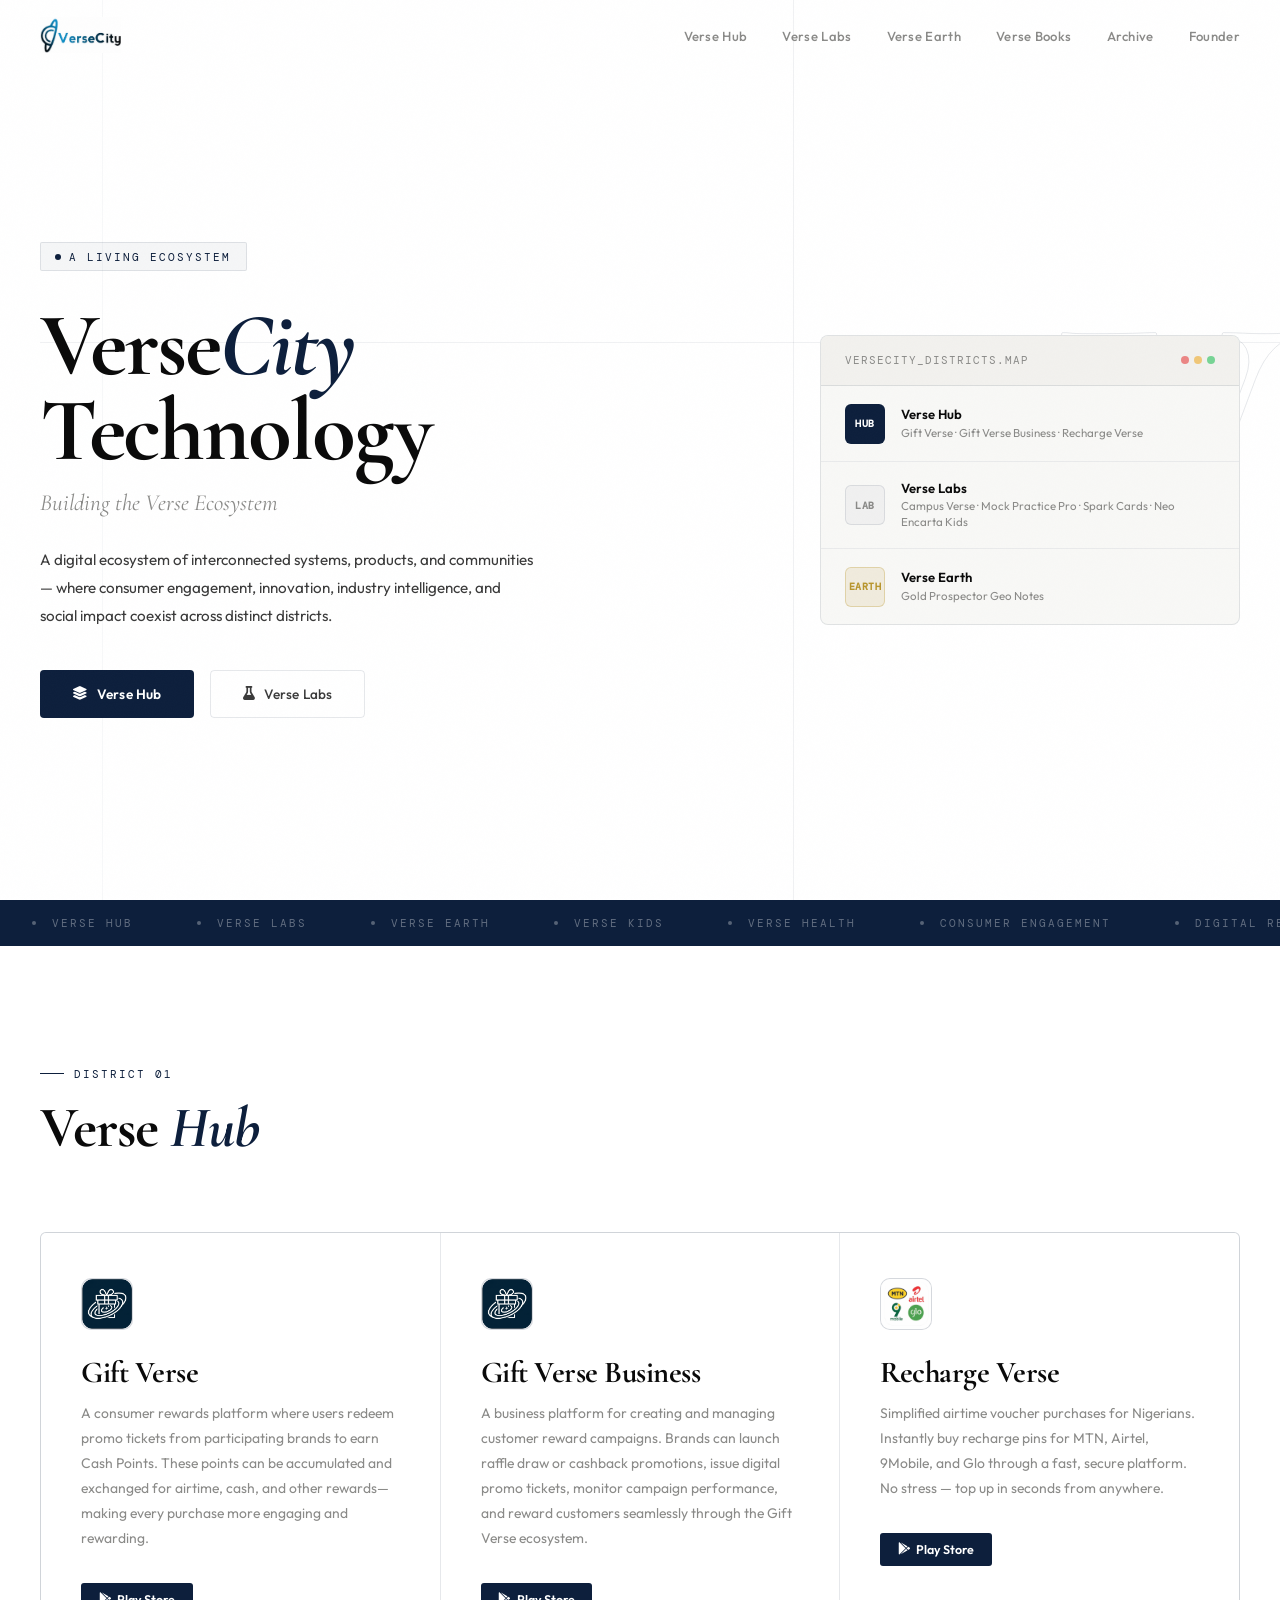
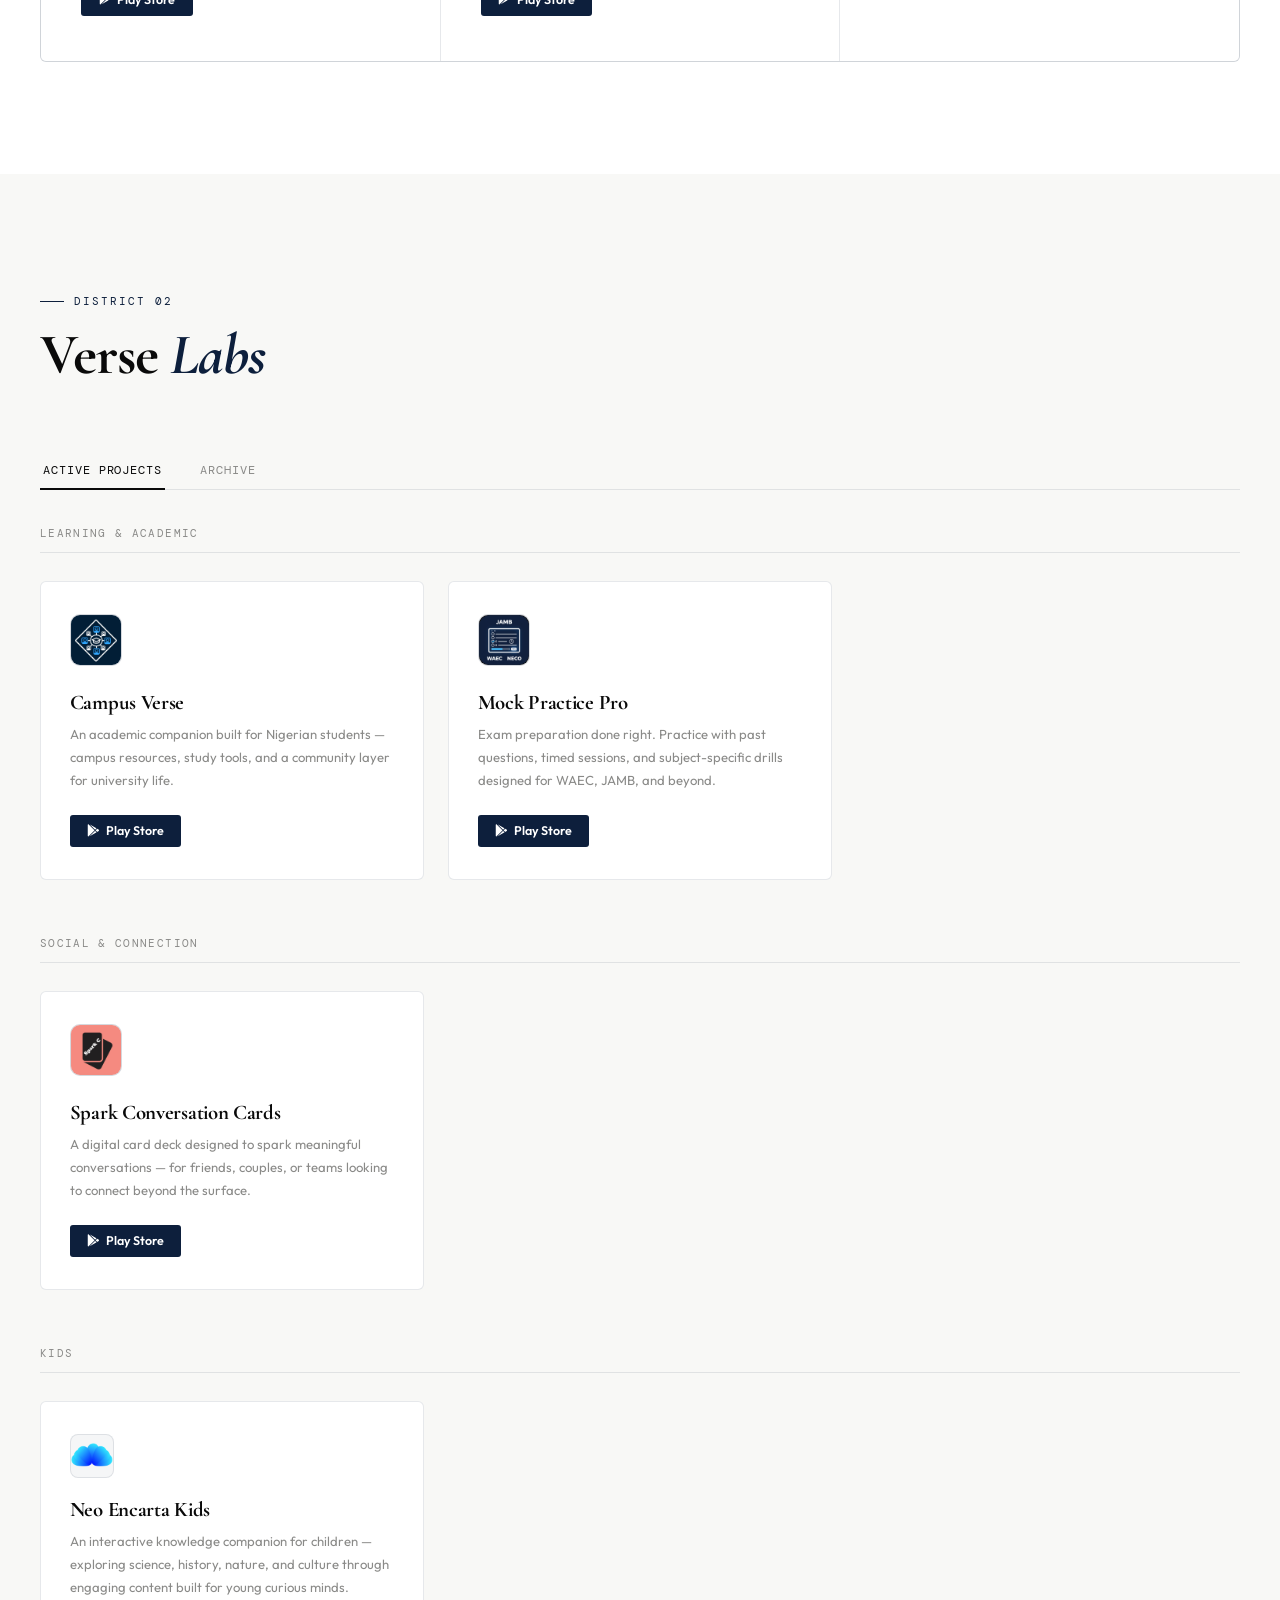
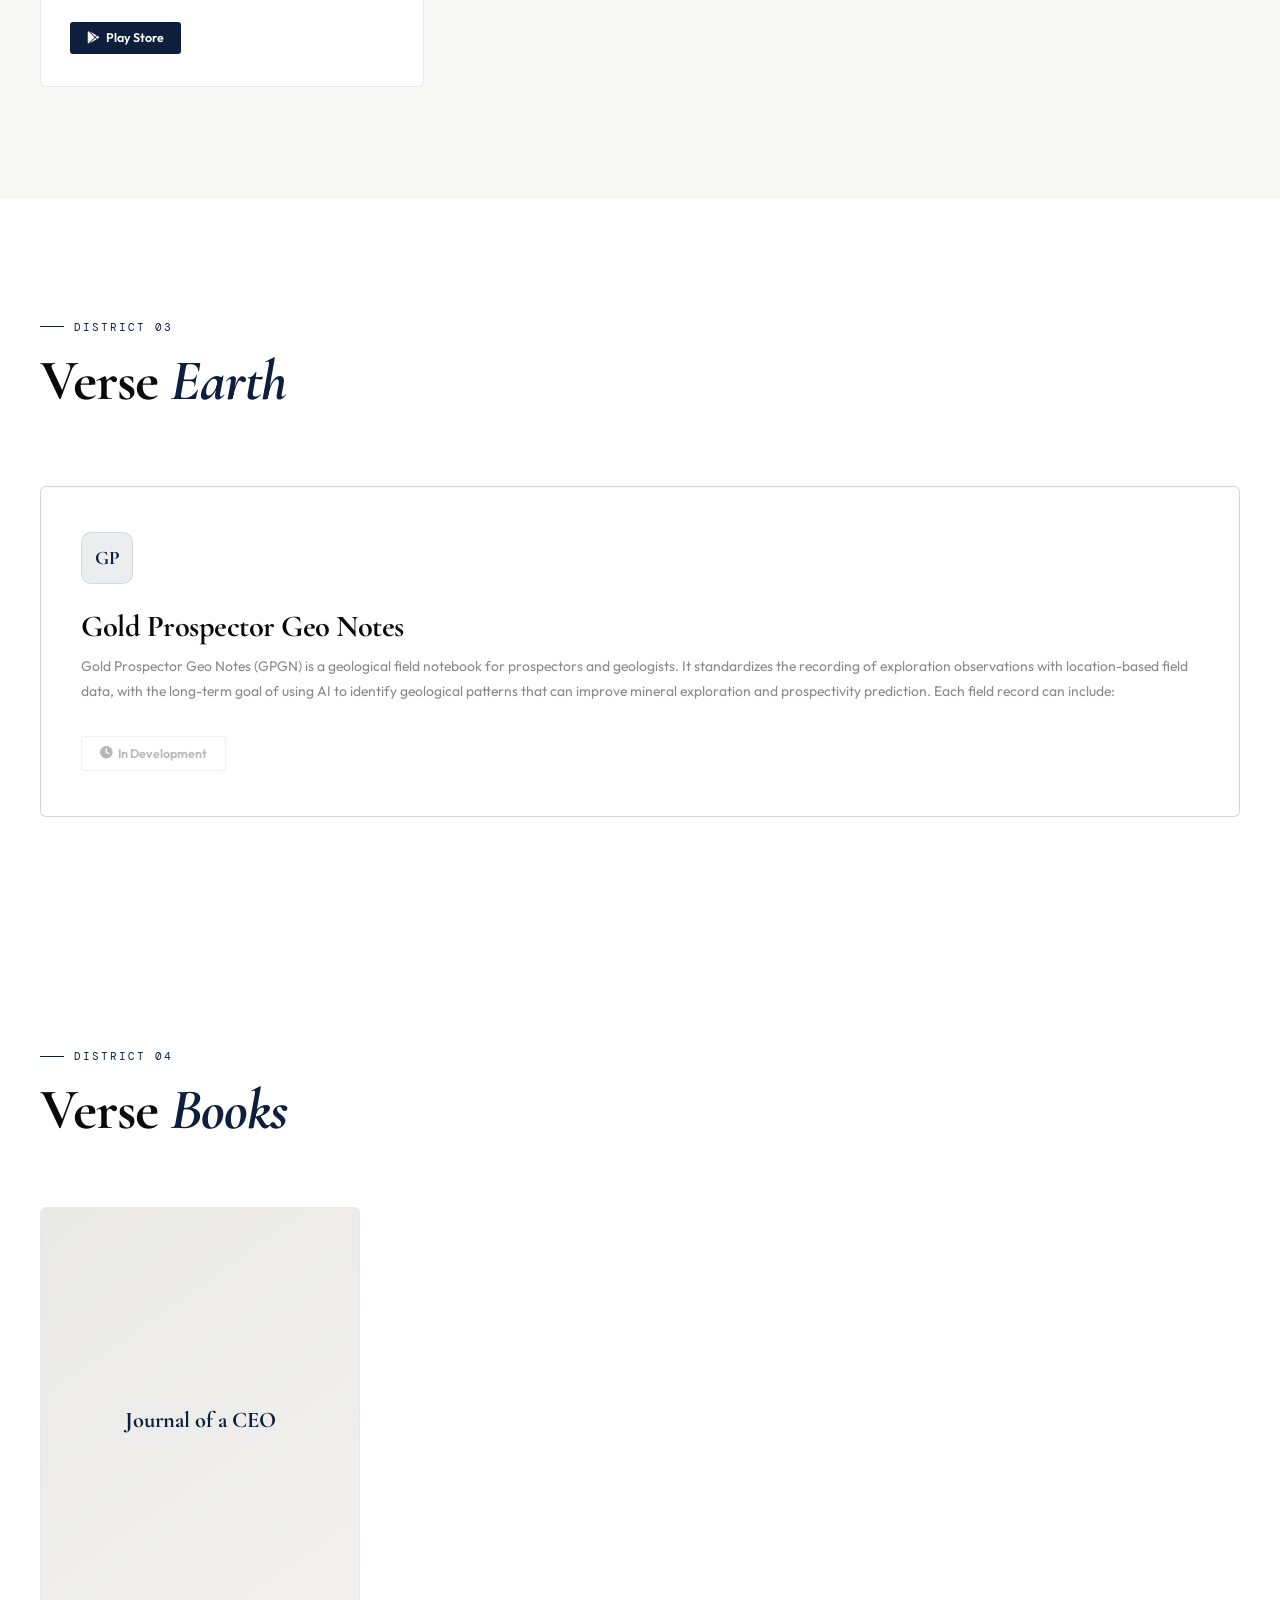
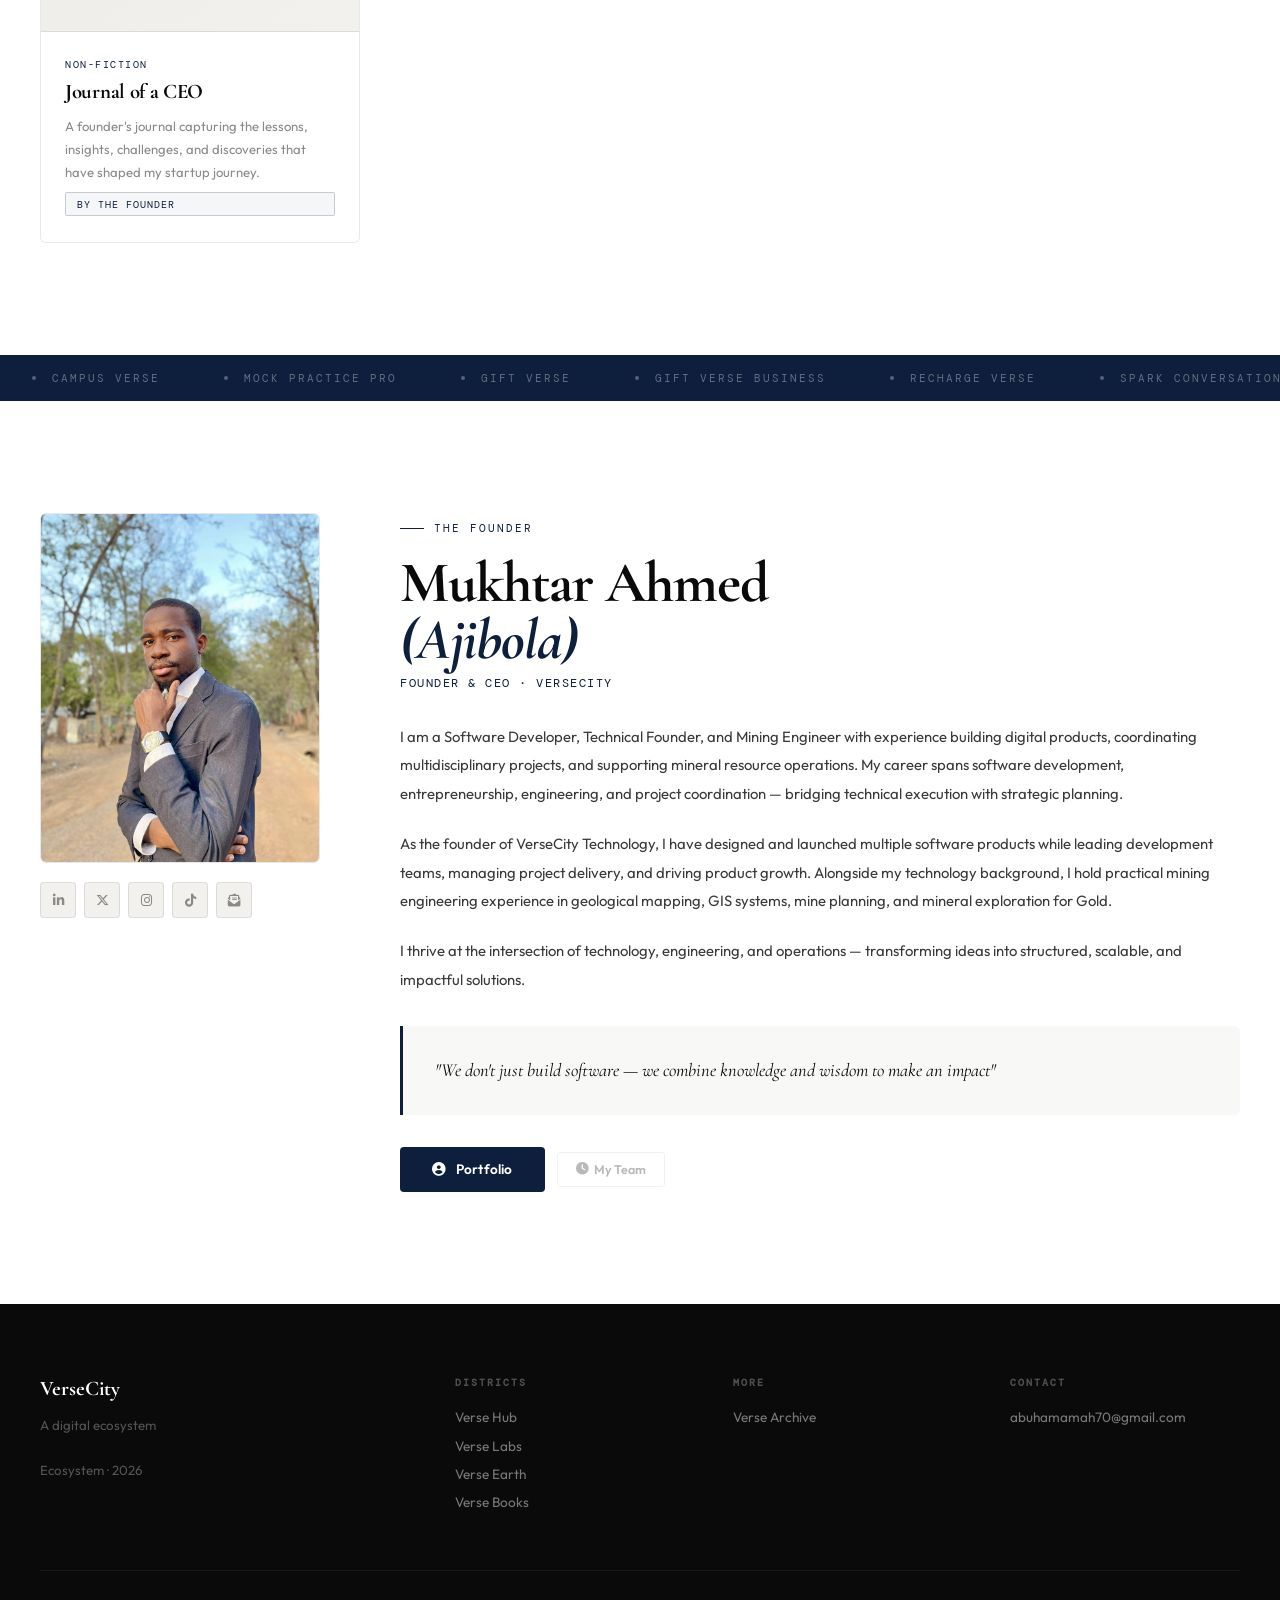
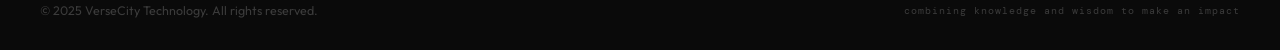
==== index.html @ f34fc06a "adding vault" ====
<!DOCTYPE html>
<html lang="en">
<head>
    <meta charset="UTF-8">
    <meta name="viewport" content="width=device-width, initial-scale=1.0">
    <meta name="description" content="VerseCity Technology — A digital ecosystem of innovation. Verse Hub, Verse Labs, Verse Earth, Verse Books">
    <title>VerseCity Technology — A Digital Ecosystem of Innovation</title>
    <link rel="preconnect" href="https://fonts.googleapis.com">
    <link rel="preconnect" href="https://fonts.gstatic.com" crossorigin>
    <link href="https://fonts.googleapis.com/css2?family=Cormorant+Garamond:ital,wght@0,500;0,600;0,700;1,500;1,600;1,700&family=Outfit:wght@300;400;500;600&family=DM+Mono:wght@400;500&display=swap" rel="stylesheet">
    <link rel="stylesheet" href="https://cdnjs.cloudflare.com/ajax/libs/font-awesome/6.5.2/css/all.min.css">
    <link rel="stylesheet" href="styles.css">
    <style>
        .labs-sub-label {
            grid-column: 1 / -1;
            font-family: 'DM Mono', monospace;
            font-size: 0.7rem;
            letter-spacing: 0.12em;
            text-transform: uppercase;
            color: var(--muted, #888);
            padding: 0.5rem 0 0.75rem;
            border-bottom: 1px solid var(--border, #e8e8e8);
            margin-bottom: 0.25rem;
        }
        .labs-sub-label:not(:first-child) { margin-top: 1.5rem; }

        /* GoldCity venture button */
        .goldcity-venture {
            display: inline-flex; align-items: center; gap: 0.55rem;
            padding: 0.6rem 1.3rem;
            border: 1.5px solid rgba(184,150,46,0.35);
            background: rgba(184,150,46,0.06);
            color: #8A6E1A;
            border-radius: 4px;
            font-size: 0.8rem; font-weight: 600;
            text-decoration: none; letter-spacing: 0.3px;
            transition: border-color 0.25s, background 0.25s, color 0.25s;
            font-family: var(--font-body);
        }
        .goldcity-venture:hover {
            border-color: rgba(184,150,46,0.7);
            background: rgba(184,150,46,0.12);
            color: #6B5214;
        }
        .goldcity-venture .gc-dot {
            width: 7px; height: 7px; border-radius: 50%;
            background: #B8962E; opacity: 0.8; flex-shrink: 0;
        }
        .goldcity-venture .gc-label-mono {
            font-family: var(--font-mono);
            font-size: 0.62rem; letter-spacing: 1.5px;
            text-transform: uppercase; opacity: 0.6;
            margin-left: 0.2rem;
        }

        /* ── Verse Labs tabs ── */
        .labs-tabs {
            display: flex;
            gap: 0.5rem;
            margin-bottom: 1.75rem;
            border-bottom: 1px solid var(--border, #e8e8e8);
        }
        .labs-tab-btn {
            font-family: 'DM Mono', monospace;
            font-size: 0.72rem;
            letter-spacing: 0.08em;
            text-transform: uppercase;
            background: none;
            border: none;
            padding: 0.7rem 0.2rem;
            margin-right: 1.5rem;
            color: var(--muted, #888);
            cursor: pointer;
            position: relative;
            transition: color 0.25s;
        }
        .labs-tab-btn::after {
            content: "";
            position: absolute;
            left: 0; right: 0; bottom: -1px;
            height: 2px;
            background: transparent;
            transition: background 0.25s;
        }
        .labs-tab-btn.active {
            color: var(--ink, #1a1a1a);
        }
        .labs-tab-btn.active::after {
            background: var(--ink, #1a1a1a);
        }
        .labs-tab-panel { display: none; }
        .labs-tab-panel.active { display: contents; }

        /* Archive rows reused inside Labs tab */
        .archive-list-inline {
            grid-column: 1 / -1;
            display: flex;
            flex-direction: column;
            gap: 0.9rem;
        }
    </style>
</head>
<body>

<!-- ── NAVIGATION ── -->
<header id="header">
    <nav>
        <a href="#home" class="logo-wrap">
            <img src="images/versecity_logo.png" alt="VerseCity Technology" class="logo-img"
                 onerror="this.style.display='none';this.nextElementSibling.style.display='flex'">
            <div class="logo-mark logo-mark-fallback" style="display:none;">V</div>
        </a>
        <ul class="nav-links">
            <li><a href="#hub">Verse Hub</a></li>
            <li><a href="#labs">Verse Labs</a></li>
            <li><a href="#earth">Verse Earth</a></li>
            <li><a href="#books">Verse Books</a></li>
            <li><a href="#labs" onclick="setTimeout(()=>showLabsTab('archive'),350)">Archive</a></li>
            <li><a href="#founder">Founder</a></li>
        </ul>
        <button class="hamburger" onclick="toggleMenu()" aria-label="Menu">&#9776;</button>
    </nav>
</header>

<div class="mobile-nav" id="mobileNav">
    <a href="#hub" onclick="closeMenu()">Verse Hub</a>
    <a href="#labs" onclick="closeMenu()">Verse Labs</a>
    <a href="#earth" onclick="closeMenu()">Verse Earth</a>
    <a href="#books" onclick="closeMenu()">Verse Books</a>
    <a href="#labs" onclick="closeMenu();setTimeout(()=>showLabsTab('archive'),350)">Archive</a>
    <a href="#founder" onclick="closeMenu()">Founder</a>
</div>

<!-- ── HERO ── -->
<section class="hero" id="home">
    <div class="hero-bg-line h t1"></div>
    <div class="hero-bg-line v v1"></div>
    <div class="hero-bg-line v v2"></div>
    <div class="hero-deco" aria-hidden="true">V</div>

    <div class="hero-inner">
        <div class="hero-left">
            <div class="hero-tag">A Living Ecosystem</div>
            <h1>Verse<em>City</em><br>Technology</h1>
            <p class="hero-sub">Building the Verse Ecosystem</p>
            <p class="hero-desc">
                A digital ecosystem of interconnected systems, products, and communities — where consumer engagement, innovation, industry intelligence, and social impact coexist across distinct districts.
            </p>
            <div class="hero-ctas">
                <a href="#hub" class="btn-navy"><i class="fas fa-layer-group"></i> Verse Hub</a>
                <a href="#labs" class="btn-ghost"><i class="fas fa-flask"></i> Verse Labs</a>
            </div>
        </div>

        <div class="hero-card">
            <div class="hero-card-header">
                <span class="hero-card-title">versecity_districts.map</span>
                <div class="hero-card-dots">
                    <div class="h-dot a"></div>
                    <div class="h-dot b"></div>
                    <div class="h-dot c"></div>
                </div>
            </div>
            <div class="district-row">
                <div class="d-badge navy">HUB</div>
                <div>
                    <div class="d-label">Verse Hub</div>
                    <div class="d-sub">Gift Verse · Gift Verse Business · Recharge Verse</div>
                </div>
            </div>
            <div class="district-row">
                <div class="d-badge slate">LAB</div>
                <div>
                    <div class="d-label">Verse Labs</div>
                    <div class="d-sub">Campus Verse · Mock Practice Pro · Spark Cards · Neo Encarta Kids</div>
                </div>
            </div>
            <div class="district-row">
                <div class="d-badge gold">EARTH</div>
                <div>
                    <div class="d-label">Verse Earth</div>
                    <div class="d-sub">Gold Prospector Geo Notes</div>
                </div>
            </div>
        </div>
    </div>
</section>

<!-- ── STRIP ── -->
<div class="strip">
    <div class="strip-track">
        <span class="strip-item"><span class="s-dot"></span>Verse Hub</span>
        <span class="strip-item"><span class="s-dot"></span>Verse Labs</span>
        <span class="strip-item"><span class="s-dot"></span>Verse Earth</span>
        <span class="strip-item"><span class="s-dot"></span>Verse Kids</span>
        <span class="strip-item"><span class="s-dot"></span>Verse Health</span>
        <span class="strip-item"><span class="s-dot"></span>Consumer Engagement</span>
        <span class="strip-item"><span class="s-dot"></span>Digital Rewards</span>
        <span class="strip-item"><span class="s-dot"></span>An Ecosystem</span>
        <span class="strip-item"><span class="s-dot"></span>Verse Hub</span>
        <span class="strip-item"><span class="s-dot"></span>Verse Labs</span>
        <span class="strip-item"><span class="s-dot"></span>Verse Earth</span>
        <span class="strip-item"><span class="s-dot"></span>Verse Kids</span>
        <span class="strip-item"><span class="s-dot"></span>Verse Health</span>
        <span class="strip-item"><span class="s-dot"></span>Consumer Engagement</span>
        <span class="strip-item"><span class="s-dot"></span>Digital Rewards</span>
        <span class="strip-item"><span class="s-dot"></span>An Ecosystem</span>
    </div>
</div>

<!-- ── VERSE HUB ── -->
<section class="section-wrap" id="hub">
    <div class="section-inner">
        <div class="district-header reveal">
            <div>
                <div class="section-eyebrow">District 01</div>
                <h2 class="section-h2">Verse <em>Hub</em></h2>
                <p class="section-lead"></p>
            </div>
        </div>
        <div class="hub-grid reveal">
           <div class="hub-card">
    <div class="hub-logo">
        <img src="images/gift_verse_logo.png" alt="Gift Verse"
             onerror="this.parentElement.innerHTML='GV'">
    </div>
    <h3>Gift Verse</h3>
    <p>A consumer rewards platform where users redeem promo tickets from participating brands to earn Cash Points. These points can be accumulated and exchanged for airtime, cash, and other rewards—making every purchase more engaging and rewarding.</p>
    <div class="hub-btns">
        <a href="https://play.google.com/store/apps/details?id=com.versecitytech.giftverse" target="_blank" class="h-btn fill">
            <i class="fab fa-google-play"></i> Play Store
        </a>
      
    </div>
</div>

<div class="hub-card">
    <div class="hub-logo">
        <img src="images/gift_verse_logo.png" alt="Gift Verse Business"
             onerror="this.parentElement.innerHTML='GVB'">
    </div>
    <h3>Gift Verse Business</h3>
    <p>A business platform for creating and managing customer reward campaigns. Brands can launch raffle draw or cashback promotions, issue digital promo tickets, monitor campaign performance, and reward customers seamlessly through the Gift Verse ecosystem.</p>
    <div class="hub-btns">
        <a href="https://play.google.com/store/apps/details?id=com.versecitytech.giftversebusiness" target="_blank" class="h-btn fill">
            <i class="fab fa-google-play"></i> Play Store
        </a>
    </div>
</div>

            <div class="hub-card">
                <div class="hub-logo">
                    <img src="images/recharge_ng.jpg" alt="Recharge Verse"
                         onerror="this.parentElement.innerHTML='RV'">
                </div>
                <h3>Recharge Verse</h3>
                <p>Simplified airtime voucher purchases for Nigerians. Instantly buy recharge pins for MTN, Airtel, 9Mobile, and Glo through a fast, secure platform. No stress — top up in seconds from anywhere.</p>
                <div class="hub-btns">
                    <a href="https://play.google.com/store/apps/details?id=com.versecitytech.mtnairtelrechargecards" target="_blank" class="h-btn fill">
                        <i class="fab fa-google-play"></i> Play Store
                    </a>
                   
                </div>
            </div>
       
        </div>
    </div>
</section>

<!-- ── VERSE LABS ── -->
<section class="section-wrap alt" id="labs">
    <div class="section-inner">
        <div class="district-header reveal">
            <div>
                <div class="section-eyebrow">District 02</div>
                <h2 class="section-h2">Verse <em>Labs</em></h2>
                <p class="section-lead"></p>
            </div>
        </div>

        <div class="labs-tabs reveal">
            <button class="labs-tab-btn active" id="labs-tab-active-btn" onclick="showLabsTab('active')">Active Projects</button>
            <button class="labs-tab-btn" id="labs-tab-archive-btn" onclick="showLabsTab('archive')">Archive</button>
        </div>

        <div class="labs-tab-panel active" id="labs-panel-active">
            <div class="app-grid reveal">
                <div class="labs-sub-label">Learning &amp; Academic</div>
                <div class="app-card">
                    <div class="hub-logo">
                    <img src="images/campus_logo .jpg" alt="Campus Verse"
                         onerror="this.parentElement.innerHTML='CV'">
                </div>
                    <h4>Campus Verse</h4>
                    <p>An academic companion built for Nigerian students — campus resources, study tools, and a community layer for university life.</p>
                    <div class="hub-btns">
                        <a href="https://play.google.com/store/apps/details?id=com.versecitytech.campusverse&hl=en" target="_blank" class="h-btn fill">
                            <i class="fab fa-google-play"></i> Play Store
                        </a>
                    </div>
                </div>
                <div class="app-card">
                    <div class="hub-logo">
                    <img src="images/mock_exams_logo.jpg" alt="Mock Practice Pro"
                         onerror="this.parentElement.innerHTML='ME'">
                </div>                    <h4>Mock Practice Pro</h4>
                    <p>Exam preparation done right. Practice with past questions, timed sessions, and subject-specific drills designed for WAEC, JAMB, and beyond.</p>
                    <div class="hub-btns">
                        <a href="https://play.google.com/store/apps/details?id=com.versecitytech.mockexamsverse&hl=en" target="_blank" class="h-btn fill">
                            <i class="fab fa-google-play"></i> Play Store
                        </a>
                    </div>
                </div>
                <div class="labs-sub-label">Social &amp; Connection</div>
                <div class="app-card">
                    <div class="hub-logo">
                    <img src="images/spark_conversation_card.jpg" alt="Spark Conversation"
                         onerror="this.parentElement.innerHTML='SC'">
                </div>
                    <h4>Spark Conversation Cards</h4>
                    <p>A digital card deck designed to spark meaningful conversations — for friends, couples, or teams looking to connect beyond the surface.</p>
                    <div class="hub-btns">
                        <a href="https://play.google.com/store/apps/details?id=com.versecitytech.conversationcard&hl=en" target="_blank" class="h-btn fill">
                            <i class="fab fa-google-play"></i> Play Store
                        </a>
                    </div>
                </div>
                <div class="labs-sub-label">Kids</div>
                <div class="app-card">
                    <div class="app-icon">
                        <img src="images/encarta_logo.png" alt="Neo Encarta Kids"
                             onerror="this.parentElement.innerHTML='NE'">
                    </div>
                    <h4>Neo Encarta Kids</h4>
                    <p>An interactive knowledge companion for children — exploring science, history, nature, and culture through engaging content built for young curious minds.</p>
                    <div class="hub-btns">
                        <a href="https://play.google.com/store/apps/details?id=com.versecitytech.encartakids&hl=en" target="_blank" class="h-btn fill">
                            <i class="fab fa-google-play"></i> Play Store
                        </a>
                    </div>
                </div>
            </div>
        </div>

        <div class="labs-tab-panel" id="labs-panel-archive">
            <div class="app-grid reveal">
                <div class="labs-sub-label">Discontinued Projects</div>
                <p style="grid-column:1/-1;font-size:0.85rem;line-height:1.8;color:var(--ink-mid);margin:-0.25rem 0 0.75rem;">
                    Every builder has shelves. These projects were real — they were built, tested, and learned from. They no longer run, but they remain part of the story.
                </p>
                <div class="archive-list-inline">
                    <div class="archive-row">
                        <div class="archive-info">
                            <h5>Escrow Platform</h5>
                            <p>A peer-to-peer escrow service for secure digital transactions. Discontinued due to regulatory complexity and scope.</p>
                        </div>
                        <span class="archive-badge">Discontinued</span>
                    </div>
                    <div class="archive-row">
                        <div class="archive-info">
                            <h5>Psychology Games</h5>
                            <p>Early prototype of interactive psychology-based mini-games exploring cognitive patterns and personality insights.</p>
                        </div>
                        <span class="archive-badge">Discontinued</span>
                    </div>
                </div>
                <a href="https://verse-city-tech.vercel.app/vault/index.html" target="_blank" class="district-link" style="grid-column:1/-1;margin-top:0.5rem;">
                    View all in Verse Vault <i class="fas fa-arrow-right" style="font-size:0.6rem;"></i>
                </a>
            </div>
        </div>
    </div>
</section>




<!-- ── VERSE EARTH ── -->
<section class="section-wrap" id="earth">
    <div class="section-inner">
        <div class="district-header reveal">
            <div>
                <div class="section-eyebrow">District 03</div>
                <h2 class="section-h2">Verse <em>Earth</em></h2>
                <p class="section-lead"></p>
            </div>
        </div>
        <div class="hub-grid reveal">
            <div class="hub-card" style="grid-column:1/-1;">
                <div class="hub-logo">
                    <img src="images/gold_prospector_geo_notes_logo.png" alt="Gold Prospector Geo Notes"
                         onerror="this.parentElement.innerHTML='GP'">
                </div>
                <h3>Gold Prospector Geo Notes</h3>
                <p>Gold Prospector Geo Notes (GPGN) is a geological field notebook for prospectors and geologists. It standardizes the recording of exploration observations with location-based field data, with the long-term goal of using AI to identify geological patterns that can improve mineral exploration and prospectivity prediction. Each field record can include:</p>
            
                <div class="hub-btns">
                    <span class="h-btn line" style="cursor:default;opacity:0.6;"><i class="fas fa-clock"></i> In Development</span>
                </div>
            </div>
        </div>
    </div>
</section>

<!-- ── VERSE BOOKS ── -->
<section class="section-wrap" id="books">
    <div class="section-inner">
        <div class="district-header reveal">
            <div>
                <div class="section-eyebrow">District 04</div>
                <h2 class="section-h2">Verse <em>Books</em></h2>
                <p class="section-lead"></p>
            </div>
        </div>
        <div class="books-grid reveal" style="grid-template-columns:1fr;max-width:320px;">
            <a href="https://journals-eta.vercel.app/" target="_blank" class="book-card" style="text-decoration:none;">
                <div class="book-cover">
                    <img src="images/journal_of_a_ceo.png" alt="Journal of a CEO"
                         onerror="this.parentElement.innerHTML='<div class=\'book-cover-fallback\'>Journal of a CEO</div>'">
                </div>
                <div class="book-info">
                    <div class="book-label">Non-Fiction</div>
                    <h4>Journal of a CEO</h4>
                    <p>A founder's journal capturing the lessons, insights, challenges, and discoveries that have shaped my startup journey.</p>
                    <span class="app-tag navy">By the Founder</span>
                </div>
            </a>
        </div>
    </div>
</section>


<!-- ── STRIP ── -->
<div class="strip">
    <div class="strip-track">
        <span class="strip-item"><span class="s-dot"></span>Campus Verse</span>
        <span class="strip-item"><span class="s-dot"></span>Mock Practice Pro</span>
        <span class="strip-item"><span class="s-dot"></span>Gift Verse</span>
        <span class="strip-item"><span class="s-dot"></span>Gift Verse Business</span>
        <span class="strip-item"><span class="s-dot"></span>Recharge Verse</span>
        <span class="strip-item"><span class="s-dot"></span>Spark Conversation Cards</span>
        <span class="strip-item"><span class="s-dot"></span>Neo Encarta Kids</span>
        <span class="strip-item"><span class="s-dot"></span>Prospector Geo Notes</span>
        <span class="strip-item"><span class="s-dot"></span>Journal Of A CEO</span>
        <span class="strip-item"><span class="s-dot"></span>Campus Verse</span>
        <span class="strip-item"><span class="s-dot"></span>Mock Practice Pro</span>
        <span class="strip-item"><span class="s-dot"></span>Gift Verse</span>
        <span class="strip-item"><span class="s-dot"></span>Gift Verse Business</span>
        <span class="strip-item"><span class="s-dot"></span>Recharge Verse</span>
        <span class="strip-item"><span class="s-dot"></span>Spark Conversation Cards</span>
        <span class="strip-item"><span class="s-dot"></span>Neo Encarta Kids</span>
        <span class="strip-item"><span class="s-dot"></span>Prospector Geo Notes</span>
        <span class="strip-item"><span class="s-dot"></span>Journal Of A CEO</span>

    </div>
</div>

<!-- ── FOUNDER ── -->
<section class="section-wrap" id="founder">
    <div class="section-inner">
        <div class="founder-grid">
            <div class="founder-sticky reveal">
                <div class="founder-img">
                    <img src="images/ceo_1.jpg" alt="Mukhtar Ahmed (Ajibola)"
                         onerror="this.parentElement.innerHTML='<div class=\'founder-img-fallback\'>MA</div>'">
                </div>
                <div class="founder-socials">
                    <a href="https://www.linkedin.com/in/ahmed-mukhtar-7245851b5/" target="_blank" rel="noopener" class="s-btn" title="LinkedIn"><i class="fab fa-linkedin-in"></i></a>
                    <a href="https://x.com/KoredeAhmed1" target="_blank" rel="noopener" class="s-btn" title="X"><i class="fab fa-x-twitter"></i></a>
                    <a href="https://www.instagram.com/itzlonelyalphamk/" target="_blank" rel="noopener" class="s-btn" title="Instagram"><i class="fab fa-instagram"></i></a>
                    <a href="https://www.tiktok.com/@choosenalphamk" target="_blank" rel="noopener" class="s-btn" title="TikTok"><i class="fab fa-tiktok"></i></a>
                    <a href="https://choosenalpha.substack.com/" target="_blank" rel="noopener" class="s-btn" title="Substack"><i class="fas fa-envelope-open-text"></i></a>
                </div>
            </div>

            <div class="reveal">
                <div class="section-eyebrow">The Founder</div>
                <h2 class="section-h2" style="margin-bottom:0.4rem;">Mukhtar Ahmed<br><em>(Ajibola)</em></h2>
                <div class="founder-role">Founder & CEO · VerseCity</div>

                <p class="founder-bio">
                    I am a Software Developer, Technical Founder, and Mining Engineer with experience building digital products, coordinating multidisciplinary projects, and supporting mineral resource operations. My career spans software development, entrepreneurship, engineering, and project coordination — bridging technical execution with strategic planning.
                </p>
                <p class="founder-bio">
                    As the founder of VerseCity Technology, I have designed and launched multiple software products while leading development teams, managing project delivery, and driving product growth. Alongside my technology background, I hold practical mining engineering experience in geological mapping, GIS systems, mine planning, and mineral exploration for Gold.
                </p>
                <p class="founder-bio">
                    I thrive at the intersection of technology, engineering, and operations — transforming ideas into structured, scalable, and impactful solutions.
                </p>

                <div class="founder-quote">
                    <p>"We don't just build software — we combine knowledge and wisdom to make an impact"</p>
                </div>

                <!-- ── Founder CTA row ── -->
                <div style="margin-top:2rem; display:flex; gap:0.8rem; flex-wrap:wrap; align-items:center;">
                    <a href="https://my-portfolio-itzlonelyalpha.firebaseapp.com/" target="_blank" class="btn-navy">
                        <i class="fas fa-user-circle"></i> Portfolio
                    </a>
                    <span class="h-btn line" style="cursor:default;opacity:0.6;font-size:0.78rem;">
                        <i class="fas fa-clock"></i> My Team
                    </span>

            
                </div>
            </div>
        </div>
    </div>
</section>

<!-- ── FOOTER ── -->
<footer id="contact">
    <div class="footer-inner">
        <div class="footer-top">
            <div class="f-brand">
                <span class="f-brand-name">VerseCity</span>
                <p>A digital ecosystem<br><br>Ecosystem · 2026</p>
            </div>
            <div class="f-col">
                <h4>Districts</h4>
                <a href="#hub">Verse Hub</a>
                <a href="#labs">Verse Labs</a>
                <a href="#earth">Verse Earth</a>
                <a href="#books">Verse Books</a>
            </div>
            <div class="f-col">
                <h4>More</h4>
                <a href="#labs" onclick="setTimeout(()=>showLabsTab('archive'),350)">Verse Archive</a>
            </div>
            <div class="f-col">
                <h4>Contact</h4>
                <a href="mailto:abuhamamah70@gmail.com">abuhamamah70@gmail.com</a>
            </div>
        </div>
        <div class="footer-bottom">
            <span>© 2025 VerseCity Technology. All rights reserved.</span>
            <span class="footer-motto">combining knowledge and wisdom to make an impact</span>
        </div>
    </div>
</footer>

<script>
    const header = document.getElementById('header');
    window.addEventListener('scroll', () => {
        header.classList.toggle('solid', window.scrollY > 40);
    });
    function toggleMenu() {
        document.getElementById('mobileNav').classList.toggle('open');
    }
    function closeMenu() {
        document.getElementById('mobileNav').classList.remove('open');
    }
    function showLabsTab(which) {
        const activeBtn = document.getElementById('labs-tab-active-btn');
        const archiveBtn = document.getElementById('labs-tab-archive-btn');
        const activePanel = document.getElementById('labs-panel-active');
        const archivePanel = document.getElementById('labs-panel-archive');
        if (which === 'archive') {
            archiveBtn.classList.add('active');
            activeBtn.classList.remove('active');
            archivePanel.classList.add('active');
            activePanel.classList.remove('active');
        } else {
            activeBtn.classList.add('active');
            archiveBtn.classList.remove('active');
            activePanel.classList.add('active');
            archivePanel.classList.remove('active');
        }
    }
    document.querySelectorAll('a[href^="#"]').forEach(a => {
        a.addEventListener('click', e => {
            const target = document.querySelector(a.getAttribute('href'));
            if (target) {
                e.preventDefault();
                target.scrollIntoView({ behavior:'smooth', block:'start' });
                closeMenu();
            }
        });
    });
    const obs = new IntersectionObserver((entries) => {
        entries.forEach(entry => {
            if (entry.isIntersecting) {
                entry.target.classList.add('visible');
                obs.unobserve(entry.target);
            }
        });
    }, { threshold:0.07, rootMargin:'0px 0px -50px 0px' });
    document.querySelectorAll('.reveal').forEach((el, i) => {
        el.style.transitionDelay = `${(i % 4) * 0.08}s`;
        obs.observe(el);
    });
</script>
</body>
</html>
---- styles.css ----
/* ═══════════════════════════════════════════════
   VERSECITY TECHNOLOGY — White Luxury / Navy
   ═══════════════════════════════════════════════ */
:root {
    --white:        #FFFFFF;
    --off-white:    #F8F8F6;
    --paper:        #F2F1EE;
    --navy:         #0D1F3C;
    --navy-mid:     #1A3460;
    --navy-light:   rgba(13,31,60,0.08);
    --navy-faint:   rgba(13,31,60,0.04);
    --ink:          #0A0A0A;
    --ink-mid:      #3A3A3A;
    --muted:        #8A8A88;
    --border:       rgba(13,31,60,0.10);
    --border-soft:  rgba(13,31,60,0.06);
    --gold:         #B8962E;
    --gold-light:   rgba(184,150,46,0.12);

    --font-display: 'Cormorant Garamond', serif;
    --font-body:    'Outfit', sans-serif;
    --font-mono:    'DM Mono', monospace;
}

*, *::before, *::after { margin:0; padding:0; box-sizing:border-box; }
html { scroll-behavior: smooth; }

body {
    font-family: var(--font-body);
    background: var(--white);
    color: var(--ink);
    overflow-x: hidden;
    -webkit-font-smoothing: antialiased;
}

/* subtle paper grain */
body::after {
    content:'';
    position:fixed; inset:0;
    pointer-events:none; z-index:9999;
    opacity:0.018;
    background-image: url("data:image/svg+xml,%3Csvg xmlns='http://www.w3.org/2000/svg' width='300' height='300'%3E%3Cfilter id='n'%3E%3CfeTurbulence type='fractalNoise' baseFrequency='0.9' numOctaves='4' stitchTiles='stitch'/%3E%3C/filter%3E%3Crect width='300' height='300' filter='url(%23n)'/%3E%3C/svg%3E");
}

/* ── NAV ── */
header {
    position:fixed; top:0; width:100%; z-index:600;
    transition: background 0.4s, box-shadow 0.4s;
}
header.solid {
    background: rgba(255,255,255,0.96);
    backdrop-filter: blur(20px);
    box-shadow: 0 1px 0 var(--border);
}
nav {
    max-width:1320px; margin:0 auto;
    padding:0 2.5rem; height:70px;
    display:flex; align-items:center; justify-content:space-between;
}
.logo-wrap { display:flex; align-items:center; gap:12px; text-decoration:none; }
.logo-img {
    height:36px; width:auto; max-width:160px;
    object-fit:contain; display:block;
}
.logo-mark {
    width:36px; height:36px; border-radius:8px;
    background: var(--navy);
    display:flex; align-items:center; justify-content:center;
    font-family: var(--font-display);
    font-size:1.1rem; font-weight:700; color:white; letter-spacing:-0.5px;
}
.logo-name {
    font-family: var(--font-display);
    font-size:1.35rem; font-weight:700;
    color: var(--ink); letter-spacing:-0.3px;
}
.logo-name span { color: var(--navy); }

.nav-links { list-style:none; display:flex; align-items:center; gap:2.2rem; }
.nav-links a {
    text-decoration:none; font-size:0.82rem; font-weight:500;
    color: var(--muted); letter-spacing:0.3px;
    transition: color 0.2s;
}
.nav-links a:hover { color: var(--navy); }
.nav-links .nav-cta {
    font-size:0.8rem; font-weight:600;
    background: var(--navy); color:white;
    padding:0.5rem 1.2rem; border-radius:4px;
    transition: background 0.2s, transform 0.2s;
}
.nav-links .nav-cta:hover { background: var(--navy-mid); color:white; transform:translateY(-1px); }
.hamburger { display:none; background:none; border:none; font-size:1.3rem; color:var(--ink); cursor:pointer; }

.mobile-nav {
    display:none; position:fixed;
    top:70px; left:0; right:0;
    background:rgba(255,255,255,0.98); backdrop-filter:blur(20px);
    border-bottom:1px solid var(--border);
    padding:1.5rem 2.5rem; z-index:599;
    flex-direction:column; gap:1.2rem;
}
.mobile-nav.open { display:flex; }
.mobile-nav a { text-decoration:none; font-size:0.95rem; color:var(--muted); font-weight:500; transition:color 0.2s; }
.mobile-nav a:hover { color:var(--navy); }

/* ── HERO ── */
.hero {
    min-height:100vh; padding:140px 2.5rem 80px;
    display:flex; align-items:center;
    position:relative; overflow:hidden;
    background: var(--white);
}
.hero-bg-line {
    position:absolute; pointer-events:none;
    background: var(--border-soft);
}
.hero-bg-line.h { width:100%; height:1px; }
.hero-bg-line.v { width:1px; height:100%; }
.hero-bg-line.t1 { top:38%; }
.hero-bg-line.v1 { right:38%; top:0; }
.hero-bg-line.v2 { left:8%; top:0; opacity:0.5; }

/* large decorative letter */
.hero-deco {
    position:absolute; right:-0.05em; top:50%;
    transform:translateY(-52%);
    font-family: var(--font-display);
    font-size:clamp(22rem,28vw,36rem);
    font-weight:700; color: transparent;
    -webkit-text-stroke: 1px var(--border);
    pointer-events:none; user-select:none;
    line-height:1;
}

.hero-inner {
    max-width:1320px; margin:0 auto; width:100%;
    display:grid; grid-template-columns:1fr 420px;
    gap:5rem; align-items:center; position:relative; z-index:1;
}
.hero-tag {
    display:inline-flex; align-items:center; gap:8px;
    font-family: var(--font-mono); font-size:0.7rem;
    color: var(--navy); letter-spacing:2px; text-transform:uppercase;
    margin-bottom:2rem;
    border:1px solid var(--border); padding:0.4rem 0.9rem; border-radius:2px;
    background: var(--navy-faint);
}
.hero-tag::before { content:''; width:6px; height:6px; border-radius:50%; background:var(--navy); }
.hero h1 {
    font-family: var(--font-display);
    font-size:clamp(3.8rem,7vw,7rem);
    font-weight:700; line-height:0.95;
    letter-spacing:-2px; color:var(--ink);
}
.hero h1 em { font-style:italic; color:var(--navy); }
.hero-sub {
    font-family: var(--font-display);
    font-size:clamp(1.1rem,1.8vw,1.5rem);
    font-style:italic; color:var(--muted);
    margin-top:1rem; font-weight:400;
}
.hero-desc {
    margin-top:1.8rem; font-size:0.95rem;
    line-height:1.85; color:var(--ink-mid); max-width:500px;
}
.hero-ctas { margin-top:2.5rem; display:flex; gap:1rem; flex-wrap:wrap; }

.btn-navy {
    display:inline-flex; align-items:center; gap:0.6rem;
    padding:0.85rem 2rem; background:var(--navy); color:white;
    border-radius:4px; font-size:0.85rem; font-weight:600;
    text-decoration:none; letter-spacing:0.2px;
    transition: background 0.25s, transform 0.2s;
}
.btn-navy:hover { background:var(--navy-mid); transform:translateY(-2px); }
.btn-ghost {
    display:inline-flex; align-items:center; gap:0.6rem;
    padding:0.85rem 2rem; border:1.5px solid var(--border); color:var(--ink-mid);
    border-radius:4px; font-size:0.85rem; font-weight:500;
    text-decoration:none; letter-spacing:0.2px;
    transition: border-color 0.25s, color 0.25s;
}
.btn-ghost:hover { border-color:var(--navy); color:var(--navy); }

/* Hero card panel */
.hero-card {
    background:var(--off-white); border:1px solid var(--border);
    border-radius:8px; overflow:hidden;
}
.hero-card-header {
    padding:1.1rem 1.5rem; border-bottom:1px solid var(--border);
    background:var(--paper);
    display:flex; align-items:center; justify-content:space-between;
}
.hero-card-title {
    font-family:var(--font-mono); font-size:0.68rem;
    color:var(--muted); letter-spacing:1px; text-transform:uppercase;
}
.hero-card-dots { display:flex; gap:5px; }
.h-dot { width:8px; height:8px; border-radius:50%; }
.h-dot.a { background:#E84040; opacity:0.6; }
.h-dot.b { background:#F0AC2B; opacity:0.6; }
.h-dot.c { background:#27C25B; opacity:0.6; }

.district-row {
    padding:1.1rem 1.5rem; border-bottom:1px solid var(--border-soft);
    display:flex; align-items:center; gap:1rem;
    transition:background 0.2s;
}
.district-row:last-child { border-bottom:none; }
.district-row:hover { background:var(--white); }
.d-badge {
    width:40px; height:40px; border-radius:6px; flex-shrink:0;
    display:flex; align-items:center; justify-content:center;
    font-family:var(--font-mono); font-size:0.65rem; font-weight:600;
    letter-spacing:0.5px;
}
.d-badge.navy  { background:var(--navy); color:white; }
.d-badge.gold  { background:var(--gold-light); color:var(--gold); border:1px solid rgba(184,150,46,0.3); }
.d-badge.slate { background:#F0F0F0; color:var(--muted); border:1px solid var(--border); }
.d-label { font-size:0.82rem; font-weight:600; color:var(--ink); margin-bottom:0.15rem; }
.d-sub   { font-size:0.72rem; color:var(--muted); line-height:1.4; }

/* ── MARQUEE STRIP ── */
.strip {
    background:var(--navy); padding:1rem 0; overflow:hidden;
}
.strip-track {
    display:flex; white-space:nowrap;
    animation: marquee 35s linear infinite;
}
@keyframes marquee { from{transform:translateX(0)} to{transform:translateX(-50%)} }
.strip-item {
    display:inline-flex; align-items:center; gap:1rem; padding:0 2rem;
    font-family:var(--font-mono); font-size:0.68rem;
    letter-spacing:2px; text-transform:uppercase;
    color:rgba(255,255,255,0.35); flex-shrink:0;
}
.strip-item .s-dot { width:4px; height:4px; border-radius:50%; background:rgba(255,255,255,0.3); }

/* ── SHARED SECTION LAYOUT ── */
.section-wrap { padding:7rem 2.5rem; }
.section-wrap.alt { background:var(--off-white); }
.section-wrap.paper { background:var(--paper); }
.section-wrap.dark { background:var(--navy); }

.section-inner { max-width:1320px; margin:0 auto; }

.section-eyebrow {
    display:inline-flex; align-items:center; gap:10px;
    font-family:var(--font-mono); font-size:0.68rem;
    color:var(--navy); letter-spacing:2px; text-transform:uppercase;
    margin-bottom:1.2rem;
}
.section-eyebrow::before {
    content:''; width:24px; height:1px; background:var(--navy);
}
.section-eyebrow.light { color:rgba(255,255,255,0.5); }
.section-eyebrow.light::before { background:rgba(255,255,255,0.3); }

.section-h2 {
    font-family:var(--font-display);
    font-size:clamp(2.6rem,4.5vw,4.2rem);
    font-weight:700; line-height:1.0; letter-spacing:-1px;
    color:var(--ink); margin-bottom:1.2rem;
}
.section-h2 em { font-style:italic; color:var(--navy); }
.section-h2.light { color:white; }
.section-h2.light em { color:rgba(255,255,255,0.55); }

.section-lead {
    font-size:0.95rem; line-height:1.85;
    color:var(--ink-mid); max-width:560px;
}
.section-lead.light { color:rgba(255,255,255,0.55); }

/* ── ABOUT ── */
.about-grid {
    display:grid; grid-template-columns:1fr 1fr;
    gap:6rem; align-items:start; margin-top:4rem;
}
.about-pillars {
    display:flex; flex-direction:column;
    border:1px solid var(--border); border-radius:6px; overflow:hidden;
}
.pillar {
    padding:1.8rem 2rem; border-bottom:1px solid var(--border);
    transition:background 0.25s;
}
.pillar:last-child { border-bottom:none; }
.pillar:hover { background:var(--paper); }
.pillar-label {
    font-family:var(--font-mono); font-size:0.68rem;
    letter-spacing:1.5px; text-transform:uppercase;
    color:var(--navy); margin-bottom:0.7rem;
}
.pillar p { font-size:0.88rem; line-height:1.8; color:var(--ink-mid); }

/* ── VERSE HUB ── */
.hub-grid {
    display:grid; grid-template-columns:repeat(3,1fr);
    gap:1px; background:var(--border);
    border:1px solid var(--border); border-radius:6px;
    overflow:hidden; margin-top:3.5rem;
}
.hub-card {
    background:var(--white); padding:2.8rem 2.5rem;
    transition:background 0.3s; position:relative;
}
.hub-card:hover { background:var(--off-white); }
.hub-logo {
    width:52px; height:52px; border-radius:10px;
    overflow:hidden; border:1px solid var(--border);
    margin-bottom:1.5rem; display:flex; align-items:center;
    justify-content:center; background:var(--navy-light);
    font-family:var(--font-display); font-size:1.2rem;
    font-weight:700; color:var(--navy);
}
.hub-logo img { width:100%; height:100%; object-fit:cover; }
.hub-card h3 {
    font-family:var(--font-display); font-size:1.9rem;
    font-weight:700; color:var(--ink); letter-spacing:-0.5px;
    margin-bottom:0.6rem;
}
.hub-card p { font-size:0.87rem; line-height:1.8; color:var(--muted); margin-bottom:2rem; }
.hub-btns { display:flex; gap:0.6rem; flex-wrap:wrap; }
.h-btn {
    display:inline-flex; align-items:center; gap:0.4rem;
    padding:0.55rem 1.1rem; font-size:0.78rem; font-weight:600;
    border-radius:3px; text-decoration:none; transition:all 0.2s;
}
.h-btn.fill { background:var(--navy); color:white; }
.h-btn.fill:hover { background:var(--navy-mid); }
.h-btn.line { border:1px solid var(--border); color:var(--muted); }
.h-btn.line:hover { border-color:var(--navy); color:var(--navy); }

/* ── DISTRICT SECTIONS (Labs, Kids, Archive, Affiliation) ── */
.district-header {
    display:flex; align-items:flex-end; justify-content:space-between;
    gap:2rem; margin-bottom:3rem; flex-wrap:wrap;
}
.district-link {
    display:inline-flex; align-items:center; gap:0.5rem;
    font-family:var(--font-mono); font-size:0.72rem; letter-spacing:1px;
    text-decoration:none; color:var(--navy); text-transform:uppercase;
    border-bottom:1px solid var(--navy); padding-bottom:1px;
    transition:opacity 0.2s;
}
.district-link:hover { opacity:0.65; }
.district-link.light { color:rgba(255,255,255,0.6); border-color:rgba(255,255,255,0.4); }

.app-grid {
    display:grid; grid-template-columns:repeat(3,1fr);
    gap:1.5rem;
}
.app-card {
    background:var(--white); border:1px solid var(--border);
    border-radius:6px; padding:2rem 1.8rem;
    transition:box-shadow 0.3s, transform 0.3s;
    position:relative; overflow:hidden;
}
.app-card::before {
    content:''; position:absolute; top:0; left:0;
    width:3px; height:100%; background:var(--navy); opacity:0;
    transition:opacity 0.3s;
}
.app-card:hover { box-shadow:0 8px 32px rgba(13,31,60,0.08); transform:translateY(-3px); }
.app-card:hover::before { opacity:1; }

.app-icon {
    width:44px; height:44px; border-radius:8px;
    background:var(--navy-faint); border:1px solid var(--border);
    display:flex; align-items:center; justify-content:center;
    font-family:var(--font-display); font-size:1rem;
    font-weight:700; color:var(--navy); margin-bottom:1.2rem;
    overflow:hidden;
}
.app-icon img { width:100%; height:100%; object-fit:cover; }
.app-card h4 {
    font-family:var(--font-display); font-size:1.3rem;
    font-weight:700; color:var(--ink); margin-bottom:0.5rem; letter-spacing:-0.3px;
}
.app-card p { font-size:0.82rem; line-height:1.75; color:var(--muted); margin-bottom:1.4rem; }
.app-tag {
    display:inline-block; font-family:var(--font-mono); font-size:0.62rem;
    letter-spacing:1px; text-transform:uppercase; padding:0.3rem 0.7rem;
    border-radius:2px; border:1px solid var(--border); color:var(--muted);
}
.app-tag.navy { border-color:rgba(13,31,60,0.2); color:var(--navy); background:var(--navy-faint); }
.app-tag.gold { border-color:rgba(184,150,46,0.3); color:var(--gold); background:var(--gold-light); }

/* "more" card */
.app-card.more-card {
    background:var(--navy-faint); border-style:dashed;
    display:flex; flex-direction:column;
    align-items:center; justify-content:center;
    text-align:center; cursor:pointer; min-height:180px;
}
.app-card.more-card:hover { background:var(--navy-light); }
.more-icon {
    width:44px; height:44px; border-radius:50%;
    background:var(--navy); color:white;
    display:flex; align-items:center; justify-content:center;
    font-size:1.2rem; margin-bottom:0.8rem;
}
.app-card.more-card p {
    font-family:var(--font-mono); font-size:0.7rem;
    letter-spacing:1px; text-transform:uppercase; color:var(--navy); margin:0;
}

/* ── VERSE BOOKS ── */
.books-grid {
    display:grid; grid-template-columns:repeat(3,1fr);
    gap:2rem; margin-top:3rem;
}
.book-card {
    display:flex; flex-direction:column;
    border:1px solid var(--border); border-radius:6px;
    overflow:hidden; background:var(--white);
    transition:box-shadow 0.3s, transform 0.3s;
}
.book-card:hover { box-shadow:0 8px 32px rgba(13,31,60,0.08); transform:translateY(-3px); }

.book-cover {
    width:100%; aspect-ratio:3/4;
    overflow:hidden; background:var(--paper);
    border-bottom:1px solid var(--border);
}
.book-cover img { width:100%; height:100%; object-fit:cover; display:block; transition:transform 0.4s; }
.book-card:hover .book-cover img { transform:scale(1.03); }

.book-cover-fallback {
    width:100%; height:100%;
    display:flex; align-items:center; justify-content:center;
    font-family:var(--font-display); font-size:1.4rem;
    font-weight:700; color:var(--navy); text-align:center;
    padding:1.5rem; line-height:1.3;
    background: linear-gradient(145deg, var(--navy-faint), var(--paper));
}
.book-info { padding:1.6rem 1.5rem; flex:1; display:flex; flex-direction:column; gap:0.5rem; }
.book-label {
    font-family:var(--font-mono); font-size:0.62rem;
    letter-spacing:1.5px; text-transform:uppercase; color:var(--navy);
}
.book-info h4 {
    font-family:var(--font-display); font-size:1.3rem;
    font-weight:700; color:var(--ink); letter-spacing:-0.3px;
    margin-bottom:0.2rem;
}
.book-info p { font-size:0.82rem; line-height:1.75; color:var(--muted); flex:1; }

.book-card-coming {
    border-style:dashed; background:var(--off-white);
}
.book-cover-placeholder {
    width:100%; aspect-ratio:3/4;
    display:flex; align-items:center; justify-content:center;
    background:var(--paper); border-bottom:1px solid var(--border);
    font-size:2.5rem; color:var(--border);
}

@media (max-width:768px) {
    .books-grid { grid-template-columns:repeat(2,1fr); }
}
@media (max-width:480px) {
    .books-grid { grid-template-columns:1fr; }
}

/* ── VERSE ARCHIVE (now embedded as a Labs tab) ── */
.archive-list, .archive-list-inline {
    display:flex; flex-direction:column;
    border:1px solid var(--border); border-radius:6px; overflow:hidden;
    margin-top:1rem;
}
.archive-row {
    display:grid; grid-template-columns:1fr auto;
    align-items:center; gap:2rem;
    padding:1.4rem 2rem; border-bottom:1px solid var(--border-soft);
    transition:background 0.2s;
}
.archive-row:last-child { border-bottom:none; }
.archive-row:hover { background:var(--off-white); }
.archive-info h5 {
    font-family:var(--font-display); font-size:1.1rem;
    font-weight:700; color:var(--ink-mid); margin-bottom:0.25rem;
    letter-spacing:-0.2px; text-decoration:line-through;
    text-decoration-color:rgba(10,10,10,0.2);
}
.archive-info p { font-size:0.78rem; color:var(--muted); line-height:1.5; }
.archive-badge {
    font-family:var(--font-mono); font-size:0.62rem;
    letter-spacing:1px; text-transform:uppercase;
    padding:0.3rem 0.8rem; border-radius:2px; white-space:nowrap;
    background:#F5F0F0; color:#B05050; border:1px solid rgba(176,80,80,0.2);
}

/* ── VERSE LABS: tab switcher (Active Projects / Archive) ── */
.labs-sub-label {
    grid-column: 1 / -1;
    font-family: var(--font-mono);
    font-size: 0.7rem;
    letter-spacing: 0.12em;
    text-transform: uppercase;
    color: var(--muted);
    padding: 0.5rem 0 0.75rem;
    border-bottom: 1px solid var(--border);
    margin-bottom: 0.25rem;
}
.labs-sub-label:not(:first-child) { margin-top: 1.5rem; }

.labs-tabs {
    display: flex;
    gap: 0.5rem;
    margin-bottom: 1.75rem;
    border-bottom: 1px solid var(--border);
}
.labs-tab-btn {
    font-family: var(--font-mono);
    font-size: 0.72rem;
    letter-spacing: 0.08em;
    text-transform: uppercase;
    background: none;
    border: none;
    padding: 0.7rem 0.2rem;
    margin-right: 1.5rem;
    color: var(--muted);
    cursor: pointer;
    position: relative;
    transition: color 0.25s;
}
.labs-tab-btn::after {
    content: "";
    position: absolute;
    left: 0; right: 0; bottom: -1px;
    height: 2px;
    background: transparent;
    transition: background 0.25s;
}
.labs-tab-btn:hover { color: var(--navy); }
.labs-tab-btn.active { color: var(--ink); }
.labs-tab-btn.active::after { background: var(--navy); }

.labs-tab-panel { display: none; }
.labs-tab-panel.active { display: block; }

/* ── VERSE AFFILIATION ── */
.affil-grid {
    display:grid; grid-template-columns:repeat(4,1fr);
    gap:1.5rem; margin-top:3rem;
}
.affil-card {
    background:rgba(255,255,255,0.06); border:1px solid rgba(255,255,255,0.1);
    border-radius:6px; padding:2rem 1.5rem;
    display:flex; flex-direction:column; align-items:center;
    text-align:center; gap:0.8rem;
    transition:background 0.25s, border-color 0.25s;
}
.affil-card:hover { background:rgba(255,255,255,0.1); border-color:rgba(255,255,255,0.2); }
.affil-logo {
    width:52px; height:52px; border-radius:8px;
    background:rgba(255,255,255,0.1); border:1px solid rgba(255,255,255,0.15);
    display:flex; align-items:center; justify-content:center;
    font-family:var(--font-display); font-size:1.1rem;
    font-weight:700; color:rgba(255,255,255,0.8);
}
.affil-name { font-size:0.85rem; font-weight:600; color:rgba(255,255,255,0.8); }
.affil-desc { font-size:0.75rem; color:rgba(255,255,255,0.4); line-height:1.5; }
.affil-card.placeholder .affil-logo {
    background:rgba(255,255,255,0.04); border-style:dashed;
    color:rgba(255,255,255,0.25);
}
.affil-card.placeholder .affil-name { color:rgba(255,255,255,0.3); }
.affil-card.placeholder .affil-desc { color:rgba(255,255,255,0.2); }

/* ── VERSE MINE teaser ── */
.mine-banner {
    margin-top:4rem; padding:3rem 3rem;
    background:var(--navy-faint); border:1px solid var(--border);
    border-radius:8px; display:flex;
    align-items:center; justify-content:space-between;
    gap:2rem; flex-wrap:wrap;
}
.mine-banner-left h3 {
    font-family:var(--font-display); font-size:1.8rem;
    font-weight:700; color:var(--ink); letter-spacing:-0.5px;
    margin-bottom:0.4rem;
}
.mine-banner-left p { font-size:0.87rem; color:var(--muted); line-height:1.7; max-width:480px; }
.mine-tag {
    display:inline-block; font-family:var(--font-mono);
    font-size:0.62rem; letter-spacing:1.5px; text-transform:uppercase;
    padding:0.3rem 0.8rem; border-radius:2px;
    background:var(--gold-light); color:var(--gold);
    border:1px solid rgba(184,150,46,0.25); margin-bottom:0.8rem;
}

/* ── FOUNDER ── */
.founder-grid {
    display:grid; grid-template-columns:280px 1fr;
    gap:5rem; align-items:start;
}
.founder-sticky { position:sticky; top:90px; }
.founder-img {
    width:100%; aspect-ratio:4/5;
    border-radius:6px; overflow:hidden;
    border:1px solid var(--border); margin-bottom:1.2rem;
}
.founder-img img {
    width:100%; height:100%; object-fit:cover;
    filter:grayscale(15%); transition:filter 0.4s;
}
.founder-img img:hover { filter:grayscale(0); }
.founder-img-fallback {
    width:100%; height:100%; background:var(--paper);
    display:flex; align-items:center; justify-content:center;
    font-family:var(--font-display); font-size:3rem;
    font-weight:700; color:var(--muted);
}
.founder-socials { display:flex; gap:0.5rem; }
.s-btn {
    width:36px; height:36px; border-radius:4px;
    background:var(--paper); border:1px solid var(--border);
    display:flex; align-items:center; justify-content:center;
    color:var(--muted); text-decoration:none; font-size:0.82rem;
    transition:all 0.2s;
}
.s-btn:hover { background:var(--navy); color:white; border-color:var(--navy); }

.founder-role {
    font-family:var(--font-mono); font-size:0.72rem;
    letter-spacing:1.5px; text-transform:uppercase;
    color:var(--navy); margin-bottom:2rem;
}
.founder-bio { font-size:0.93rem; line-height:1.9; color:var(--ink-mid); margin-bottom:1.4rem; }
.founder-quote {
    margin:2rem 0; padding:1.8rem 2rem;
    border-left:3px solid var(--navy);
    background:var(--off-white); border-radius:0 6px 6px 0;
}
.founder-quote p {
    font-family:var(--font-display); font-style:italic;
    font-size:1.15rem; color:var(--ink); line-height:1.7;
}

/* ── FOOTER ── */
footer {
    background:var(--ink); color:rgba(255,255,255,0.5);
    padding:4.5rem 2.5rem 2rem;
}
.footer-inner { max-width:1320px; margin:0 auto; }
.footer-top {
    display:grid; grid-template-columns:1.6fr repeat(3,1fr);
    gap:3rem; padding-bottom:3rem;
    border-bottom:1px solid rgba(255,255,255,0.06); margin-bottom:2rem;
}
.f-brand-name {
    font-family:var(--font-display); font-size:1.3rem;
    font-weight:700; color:white; margin-bottom:0.8rem; display:block;
}
.f-brand p { font-size:0.83rem; line-height:1.7; color:rgba(255,255,255,0.3); }
.f-col h4 {
    font-family:var(--font-mono); font-size:0.65rem;
    text-transform:uppercase; letter-spacing:2px;
    color:rgba(255,255,255,0.28); margin-bottom:1.2rem;
}
.f-col a {
    display:block; text-decoration:none;
    font-size:0.85rem; color:rgba(255,255,255,0.45);
    margin-bottom:0.65rem; transition:color 0.2s;
}
.f-col a:hover { color:white; }
.footer-bottom {
    display:flex; justify-content:space-between; align-items:center;
    font-size:0.78rem; color:rgba(255,255,255,0.2);
}
.footer-motto { font-family:var(--font-mono); font-size:0.65rem; letter-spacing:1px; }

/* ── REVEAL ANIMATION ── */
.reveal { opacity:0; transform:translateY(20px); transition:opacity 0.7s cubic-bezier(0.23,1,0.32,1), transform 0.7s cubic-bezier(0.23,1,0.32,1); }
.reveal.visible { opacity:1; transform:none; }

/* ── RESPONSIVE ── */
@media (max-width:1024px) {
    .hero-inner { grid-template-columns:1fr; gap:3rem; }
    .hero-card { max-width:460px; }
    .hero-deco { display:none; }
    .about-grid { grid-template-columns:1fr; gap:3rem; }
    .hub-grid { grid-template-columns:repeat(2,1fr); }
    .app-grid { grid-template-columns:repeat(2,1fr); }
    .affil-grid { grid-template-columns:repeat(2,1fr); }
    .founder-grid { grid-template-columns:1fr; gap:3rem; }
    .founder-sticky { position:static; max-width:260px; }
    .footer-top { grid-template-columns:1fr 1fr; gap:2rem; }
}
@media (max-width:768px) {
    .nav-links { display:none; }
    .hamburger { display:block; }
    .hub-grid { grid-template-columns:1fr; }
    .app-grid { grid-template-columns:1fr; }
    .affil-grid { grid-template-columns:1fr 1fr; }
    .district-header { flex-direction:column; align-items:flex-start; }
    .archive-row { grid-template-columns:1fr; }
    .mine-banner { flex-direction:column; }
    .footer-top { grid-template-columns:1fr; gap:2rem; }
    .footer-bottom { flex-direction:column; gap:0.5rem; text-align:center; }
    .section-wrap { padding:5rem 1.5rem; }
    .hero { padding:110px 1.5rem 60px; }
    footer { padding:3rem 1.5rem 1.5rem; }
    .labs-tabs { gap: 0.2rem; }
    .labs-tab-btn { margin-right: 1rem; font-size: 0.68rem; }
}
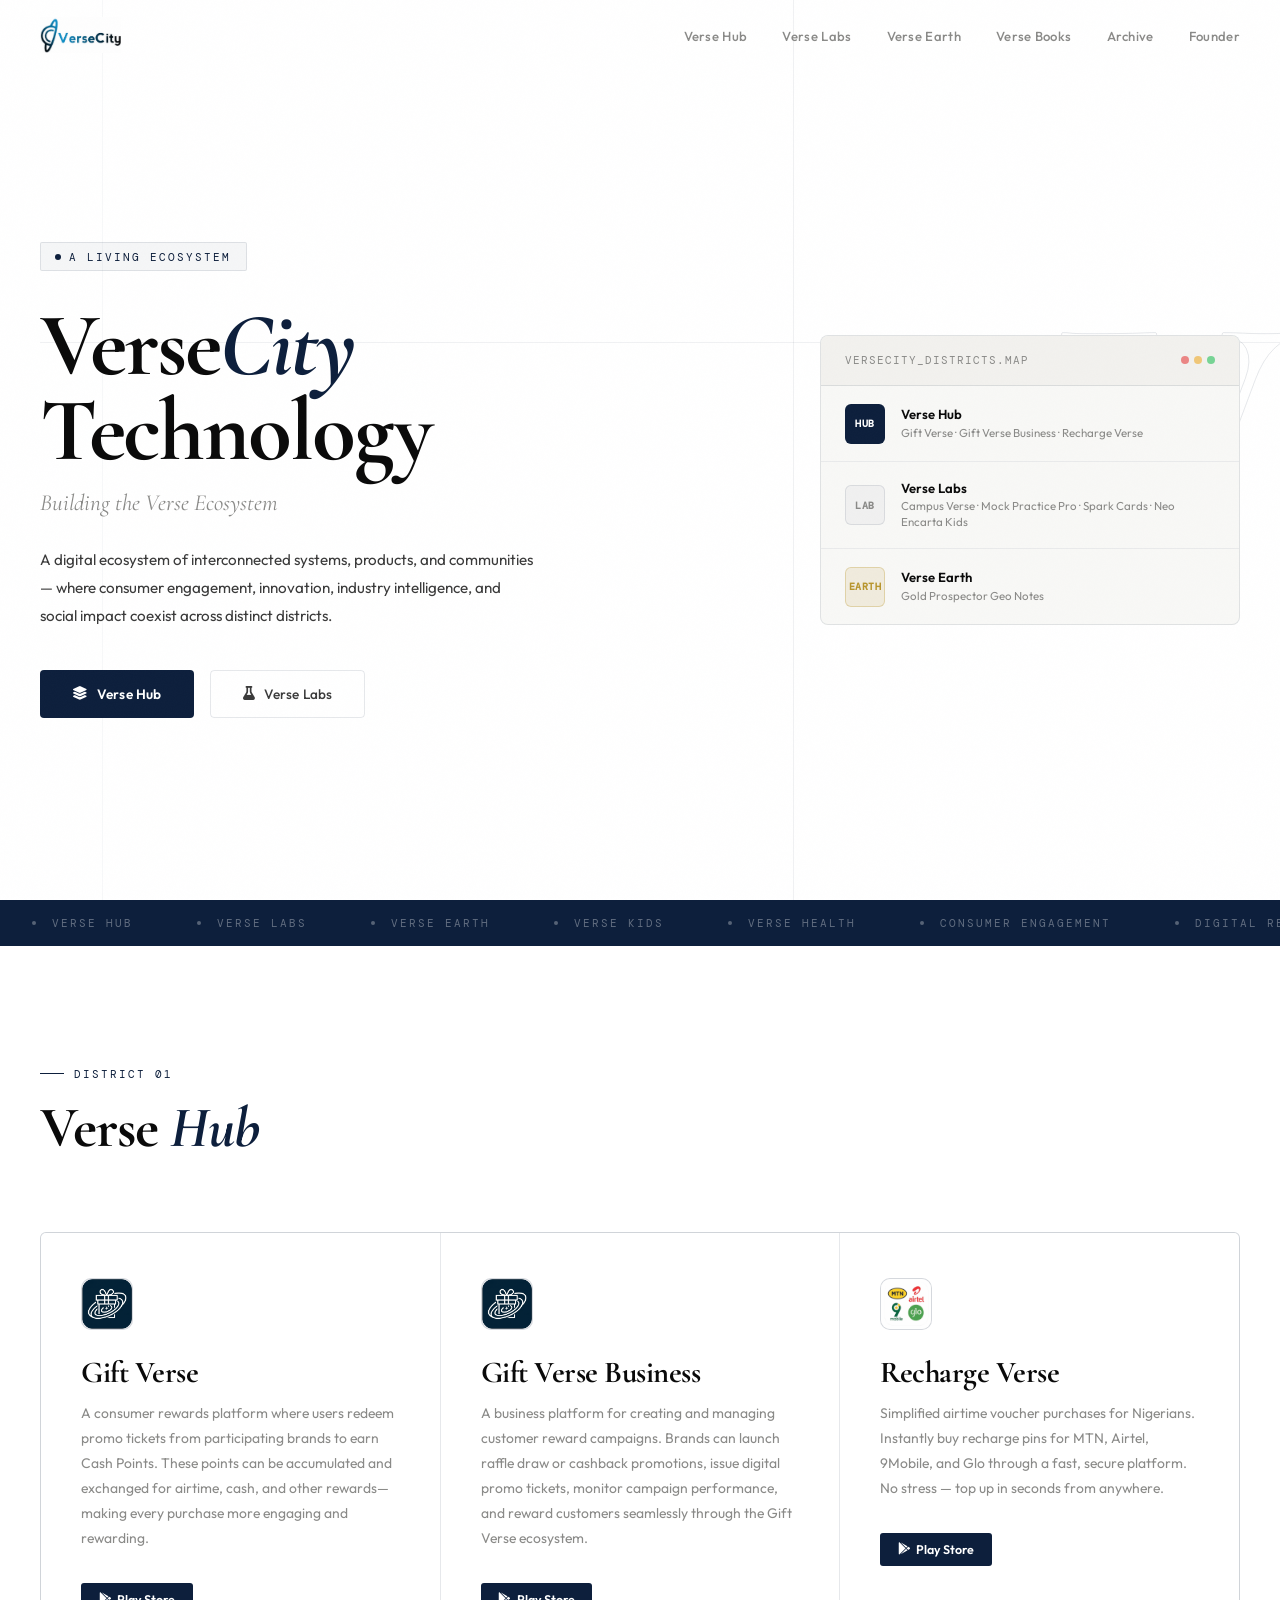
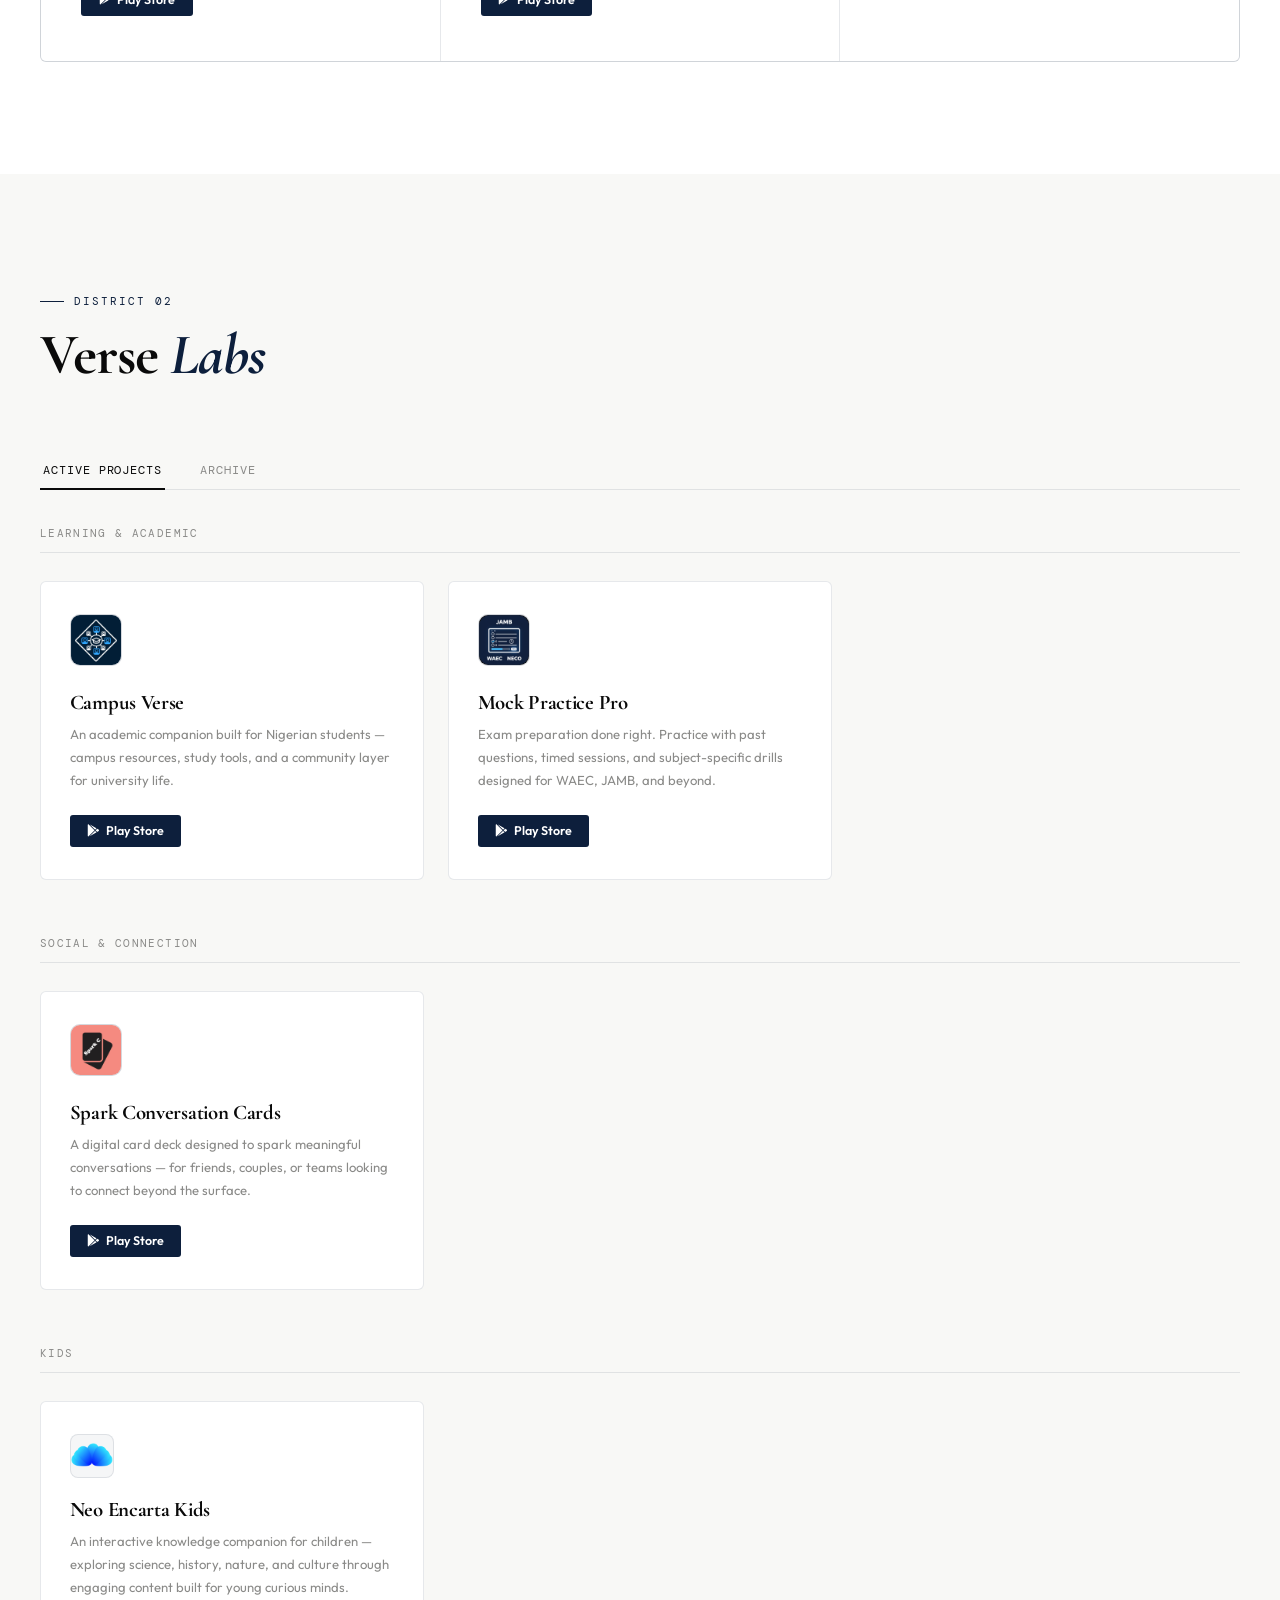
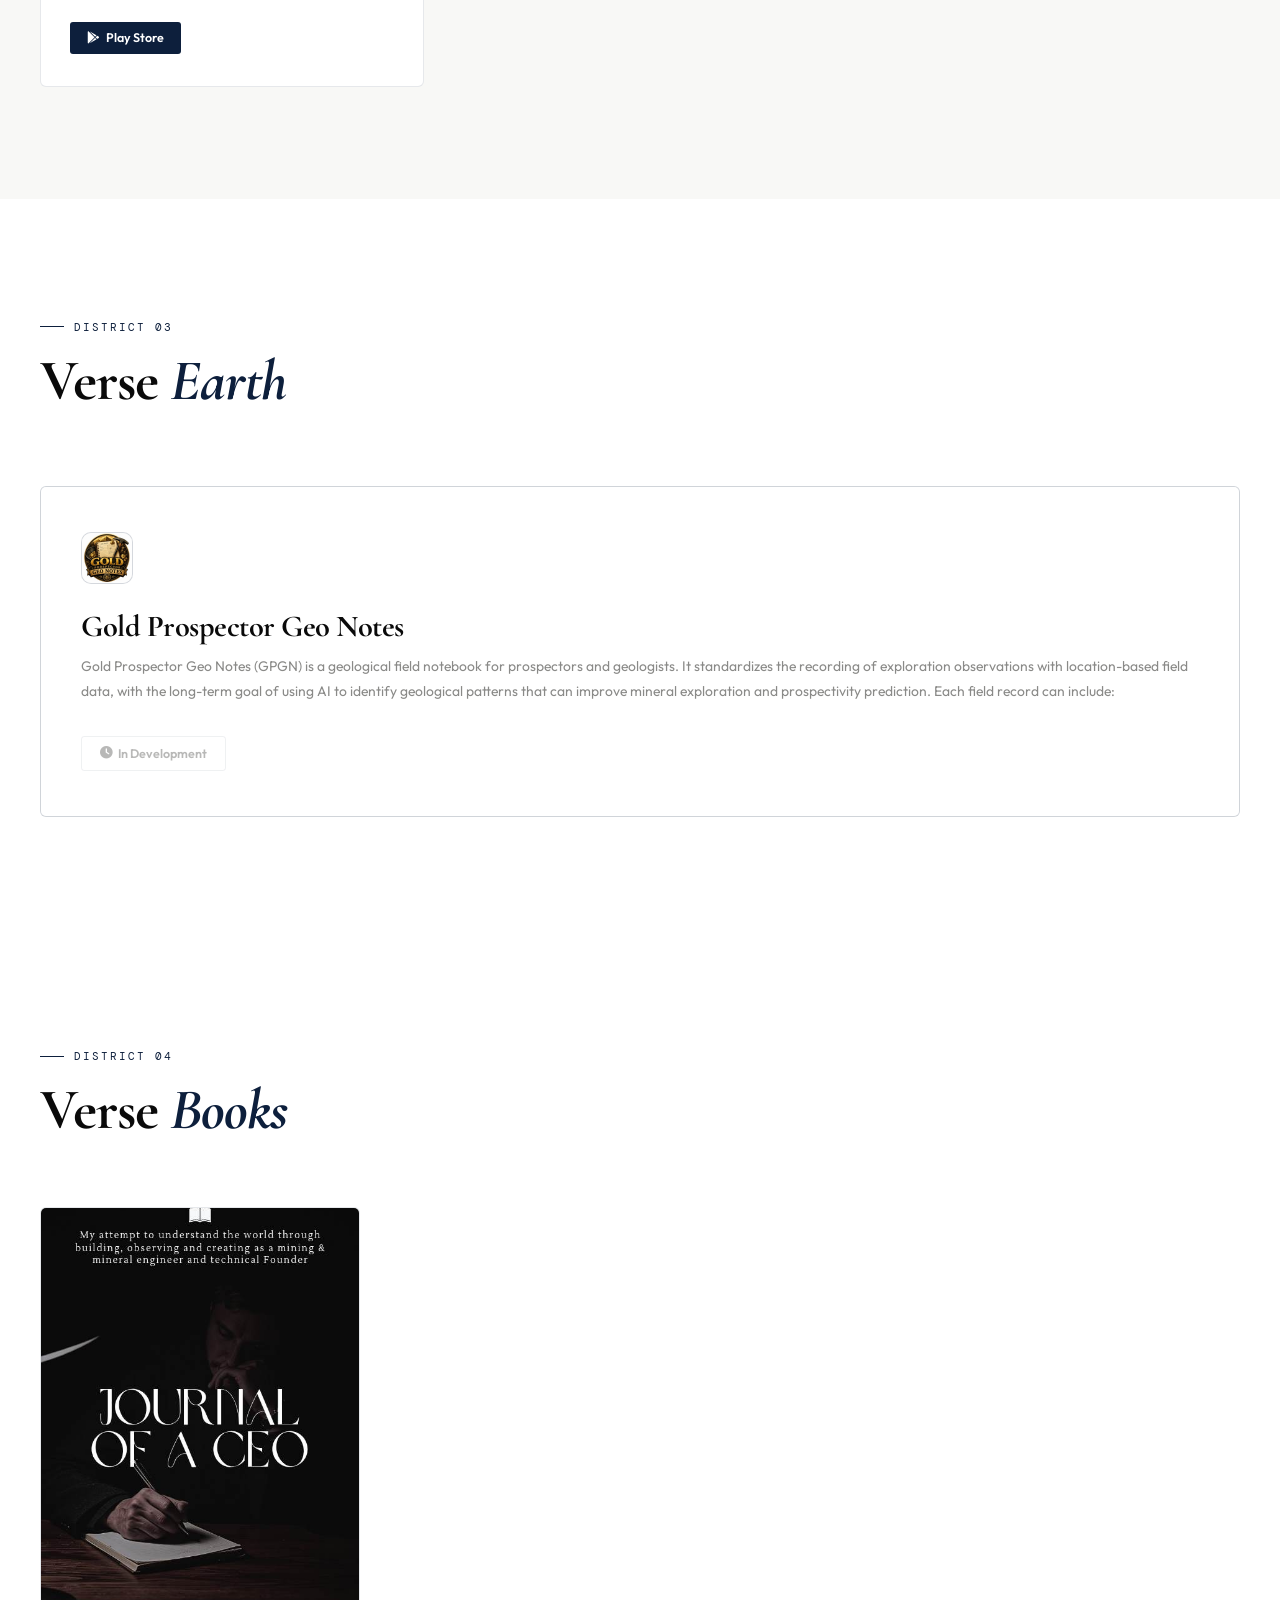
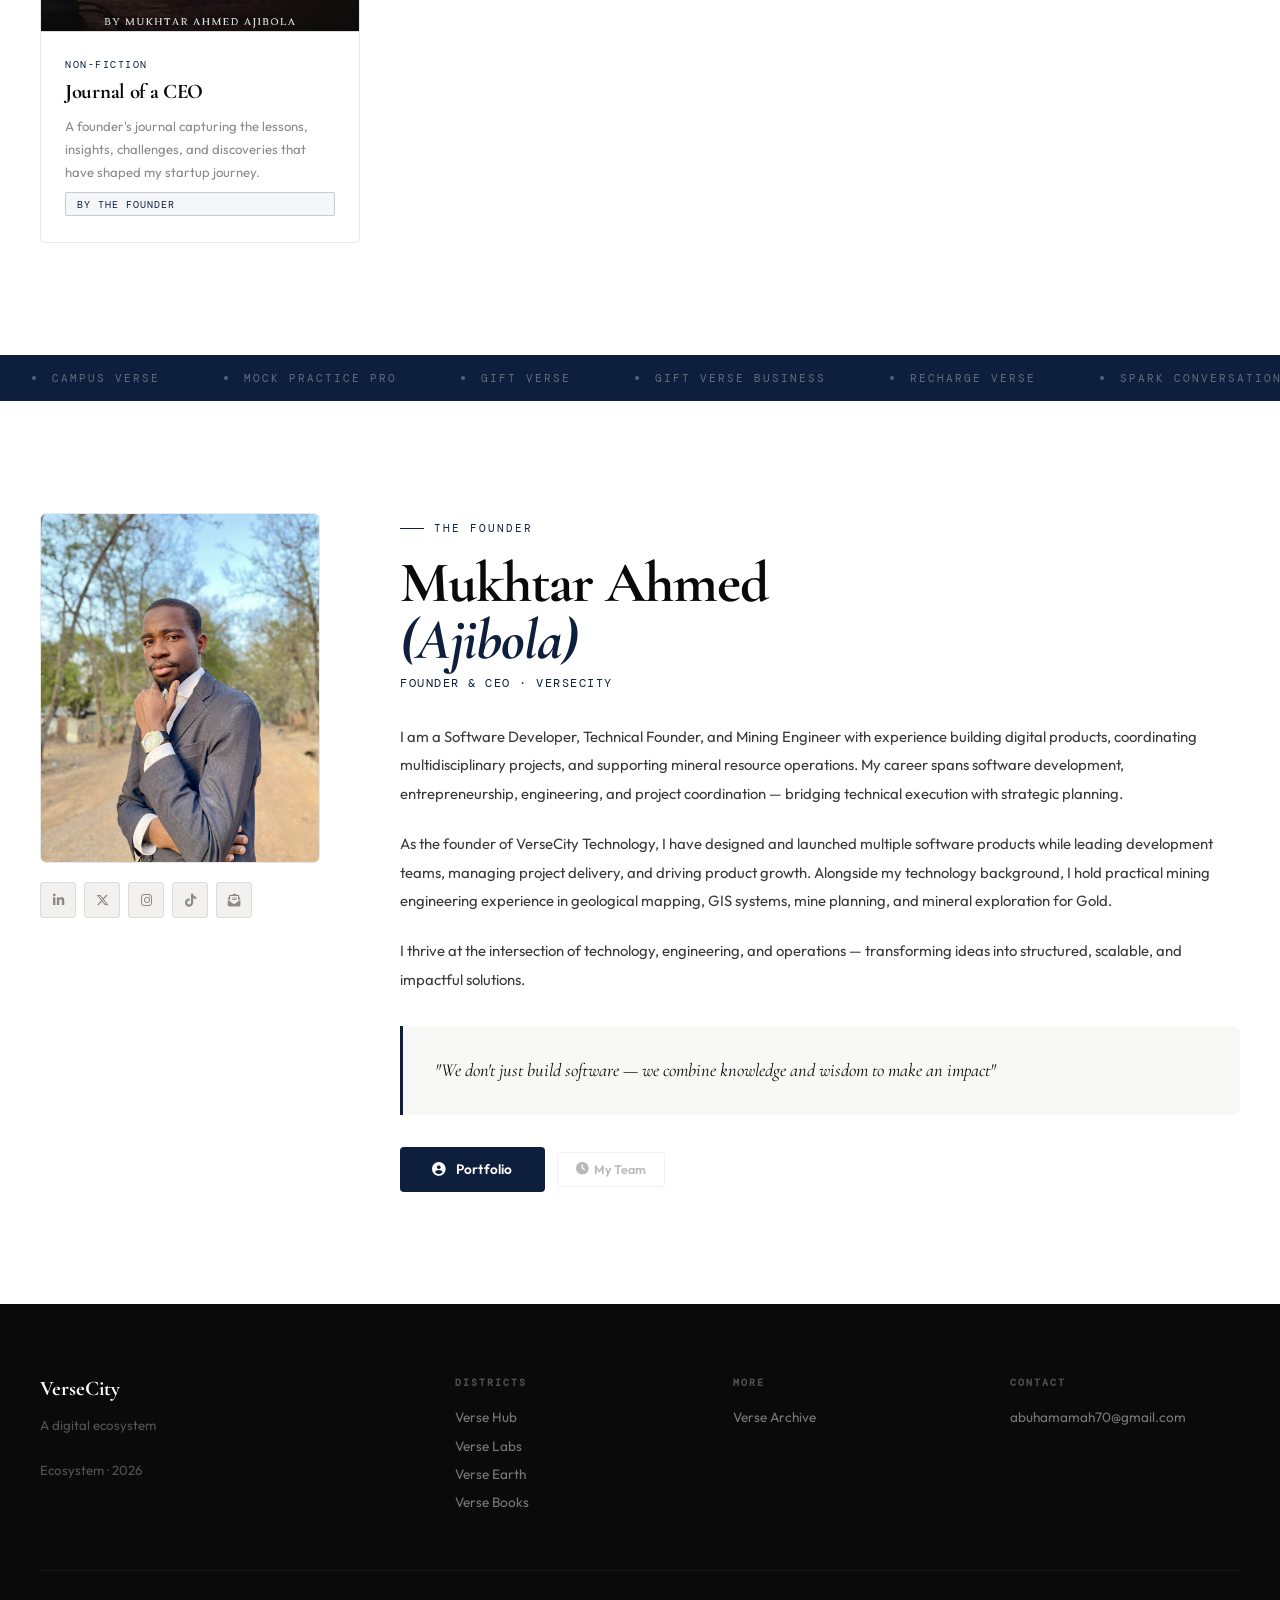
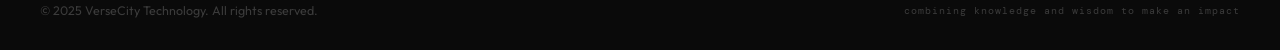
==== commit 0e972f37: "resize image" ====
--- a/index.html
+++ b/index.html
@@ -388,7 +388,7 @@
         <div class="hub-grid reveal">
             <div class="hub-card" style="grid-column:1/-1;">
                 <div class="hub-logo">
-                    <img src="images/gold_prospector_geo_notes_logo.png" alt="Gold Prospector Geo Notes"
+                    <img src="images/gold_prospector_geo_notes_logo.jpg" alt="Gold Prospector Geo Notes"
                          onerror="this.parentElement.innerHTML='GP'">
                 </div>
                 <h3>Gold Prospector Geo Notes</h3>
@@ -415,7 +415,7 @@
         <div class="books-grid reveal" style="grid-template-columns:1fr;max-width:320px;">
             <a href="https://journals-eta.vercel.app/" target="_blank" class="book-card" style="text-decoration:none;">
                 <div class="book-cover">
-                    <img src="images/journal_of_a_ceo.png" alt="Journal of a CEO"
+                    <img src="images/journal_of_a_ceo.jpg" alt="Journal of a CEO"
                          onerror="this.parentElement.innerHTML='<div class=\'book-cover-fallback\'>Journal of a CEO</div>'">
                 </div>
                 <div class="book-info">
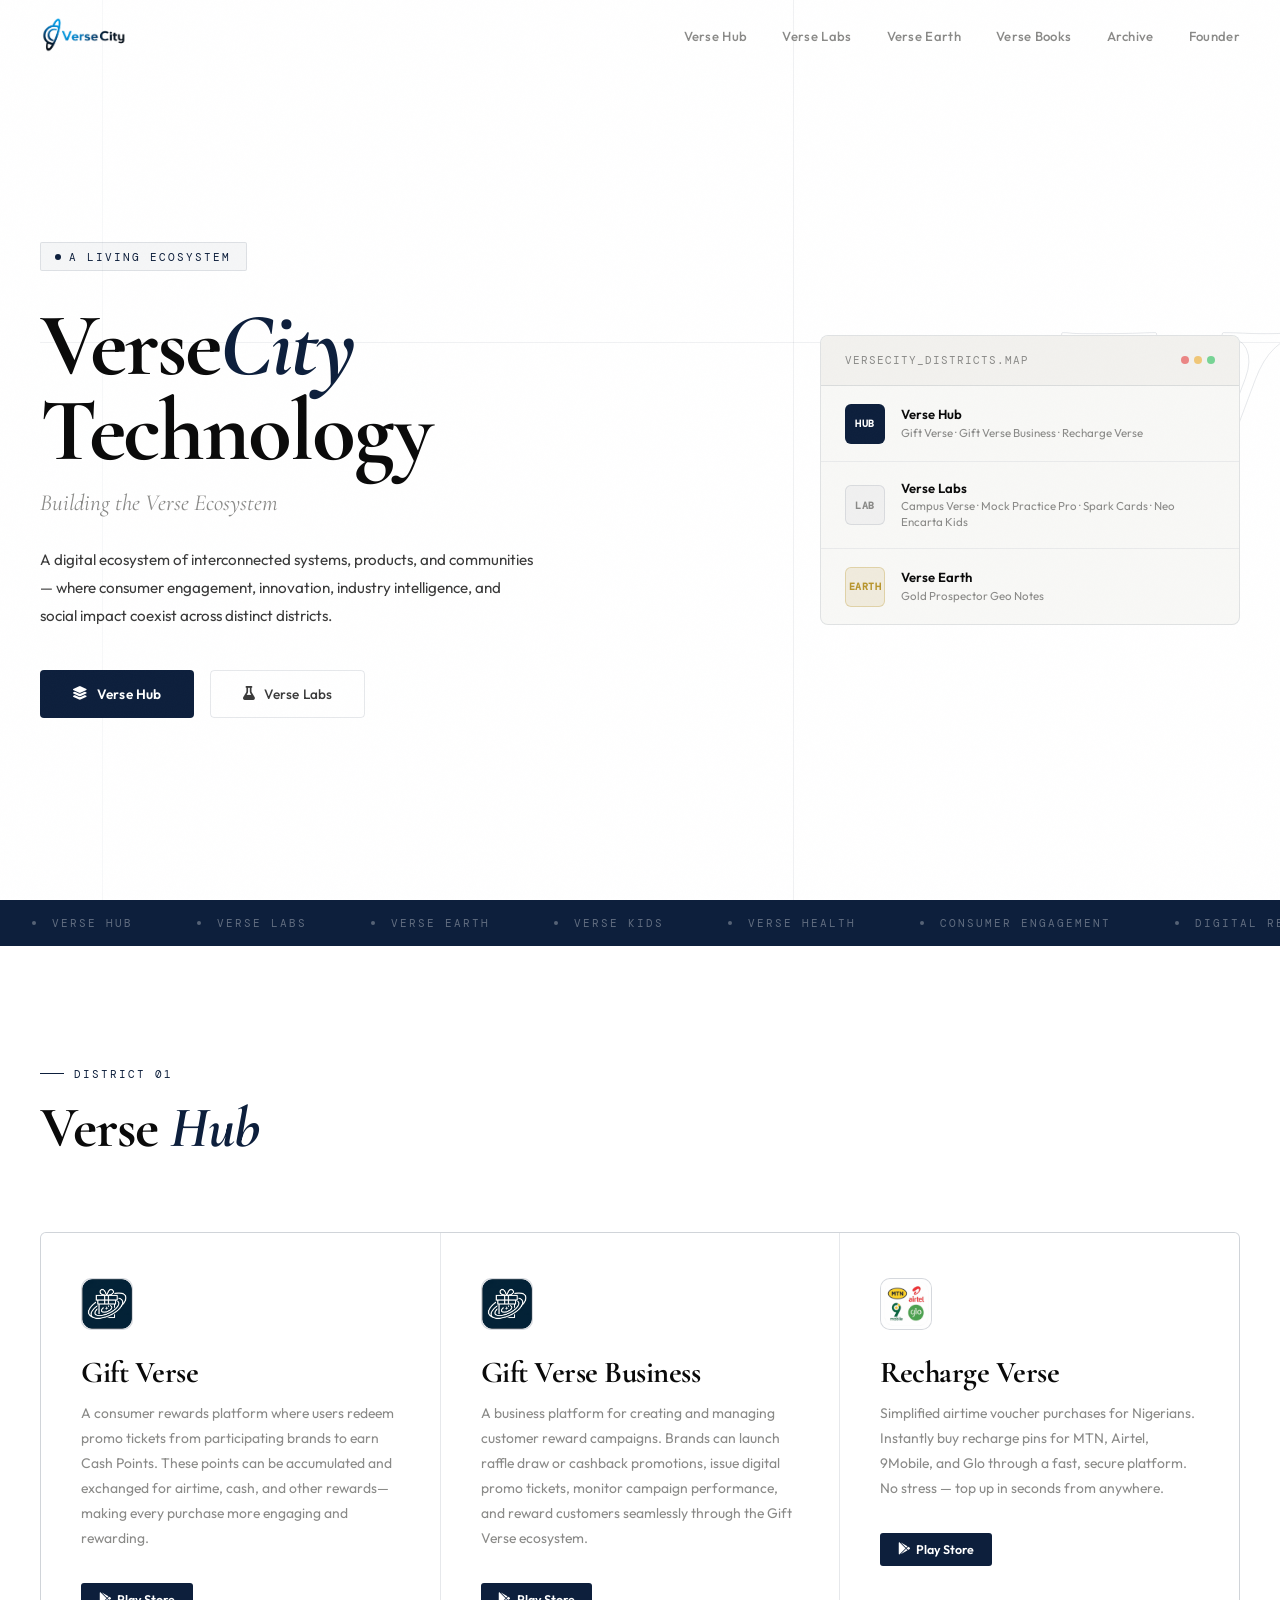
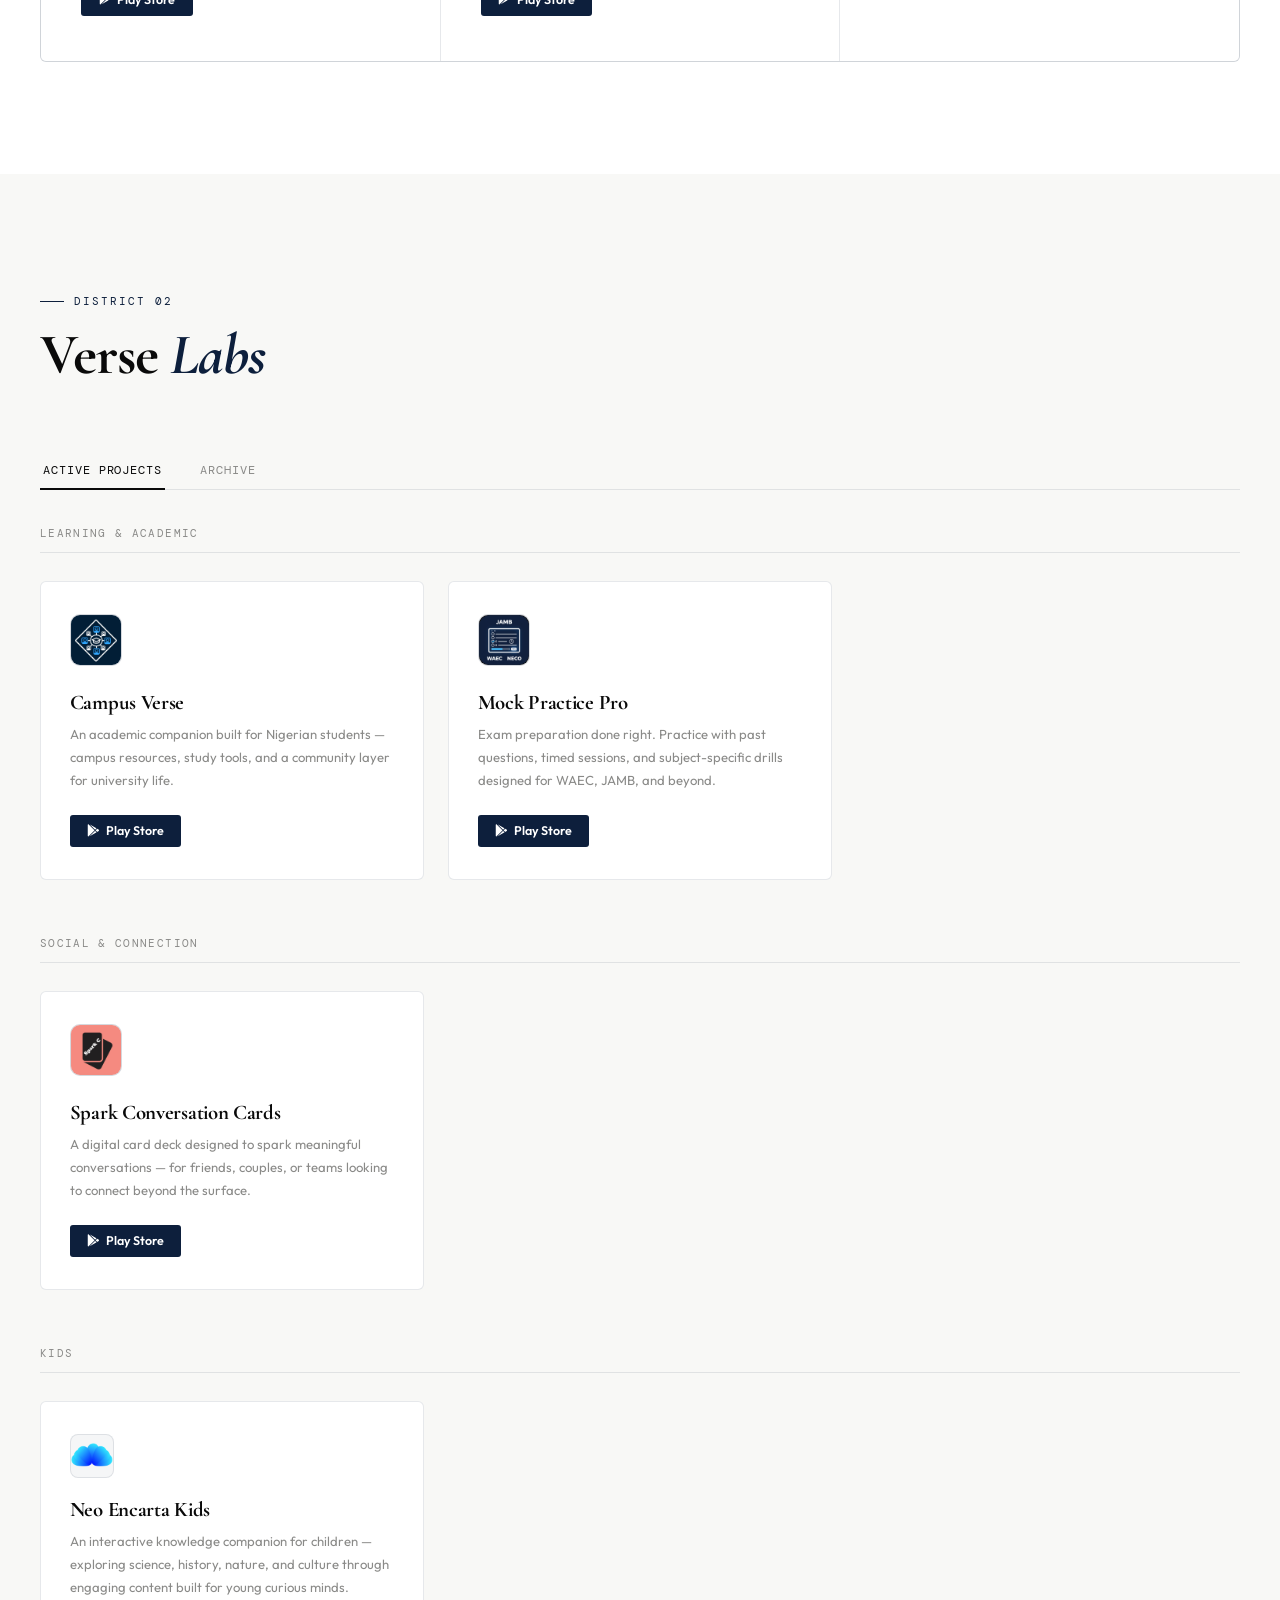
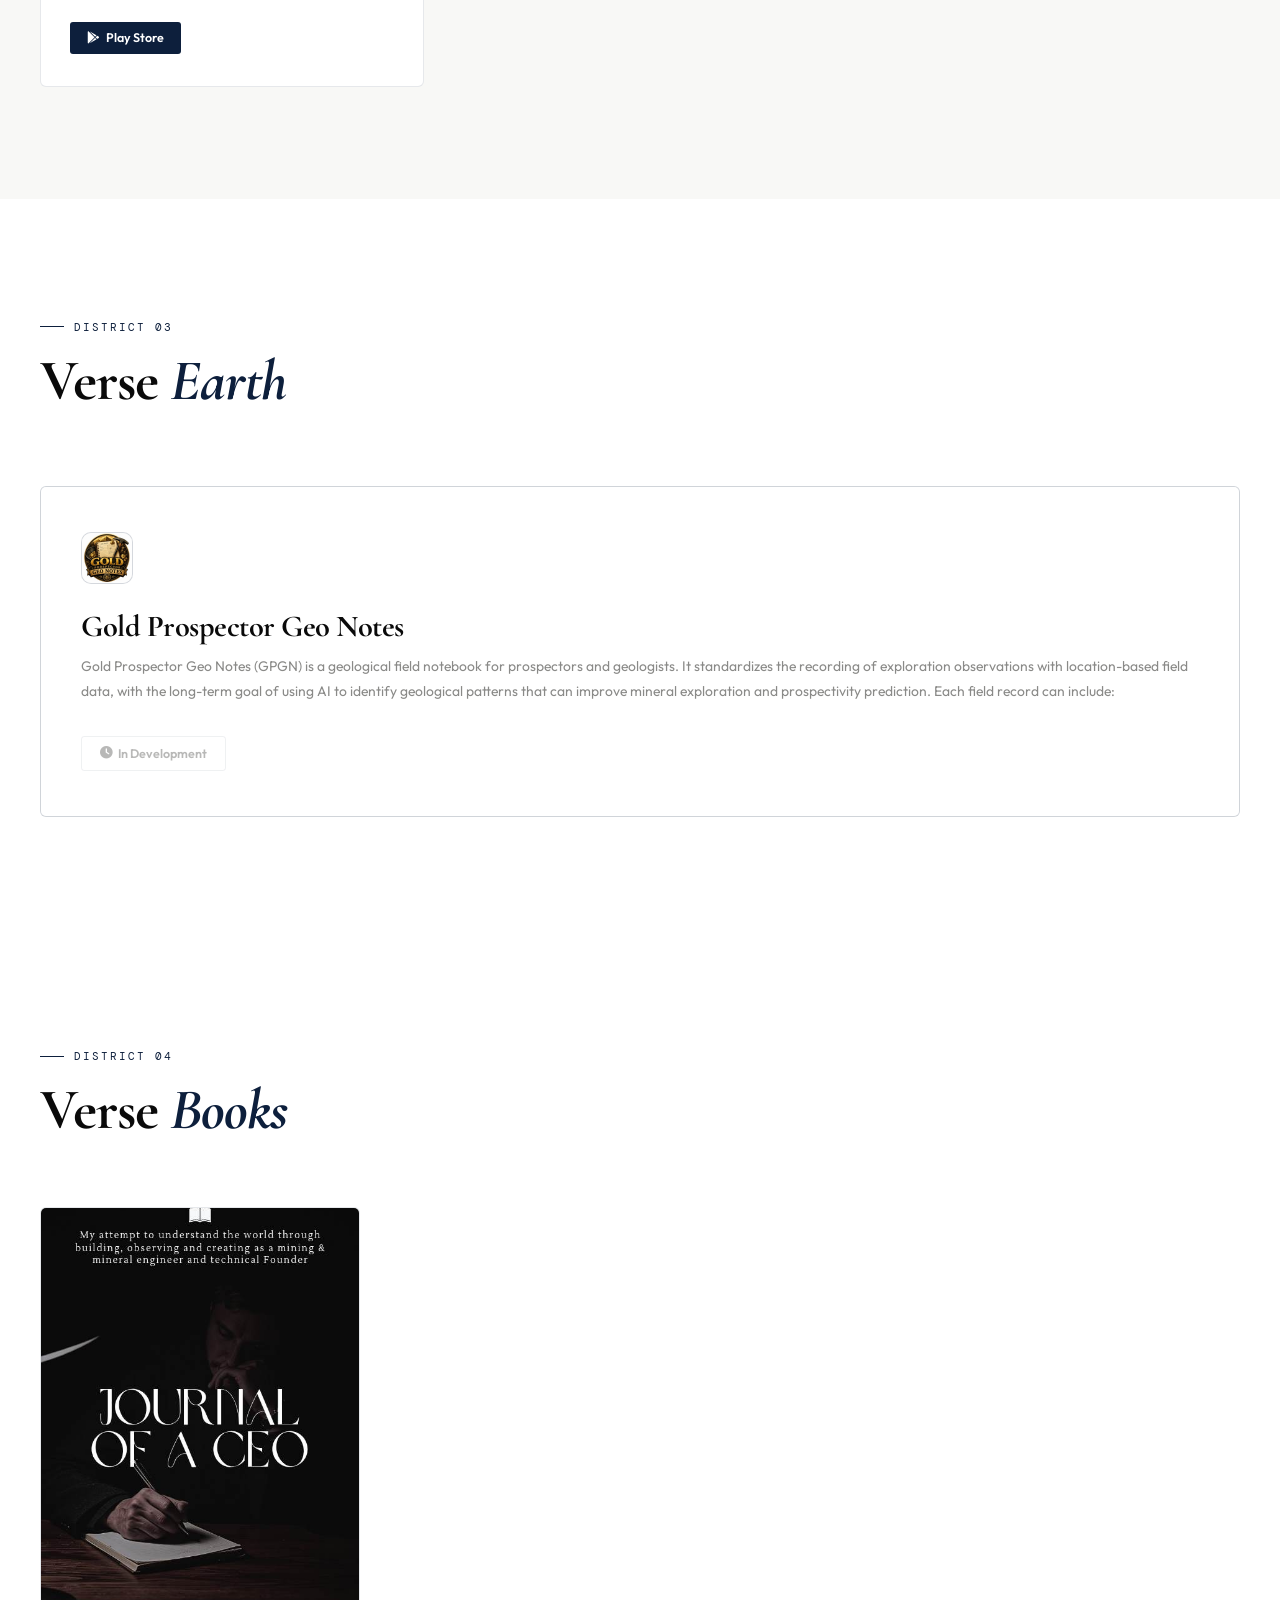
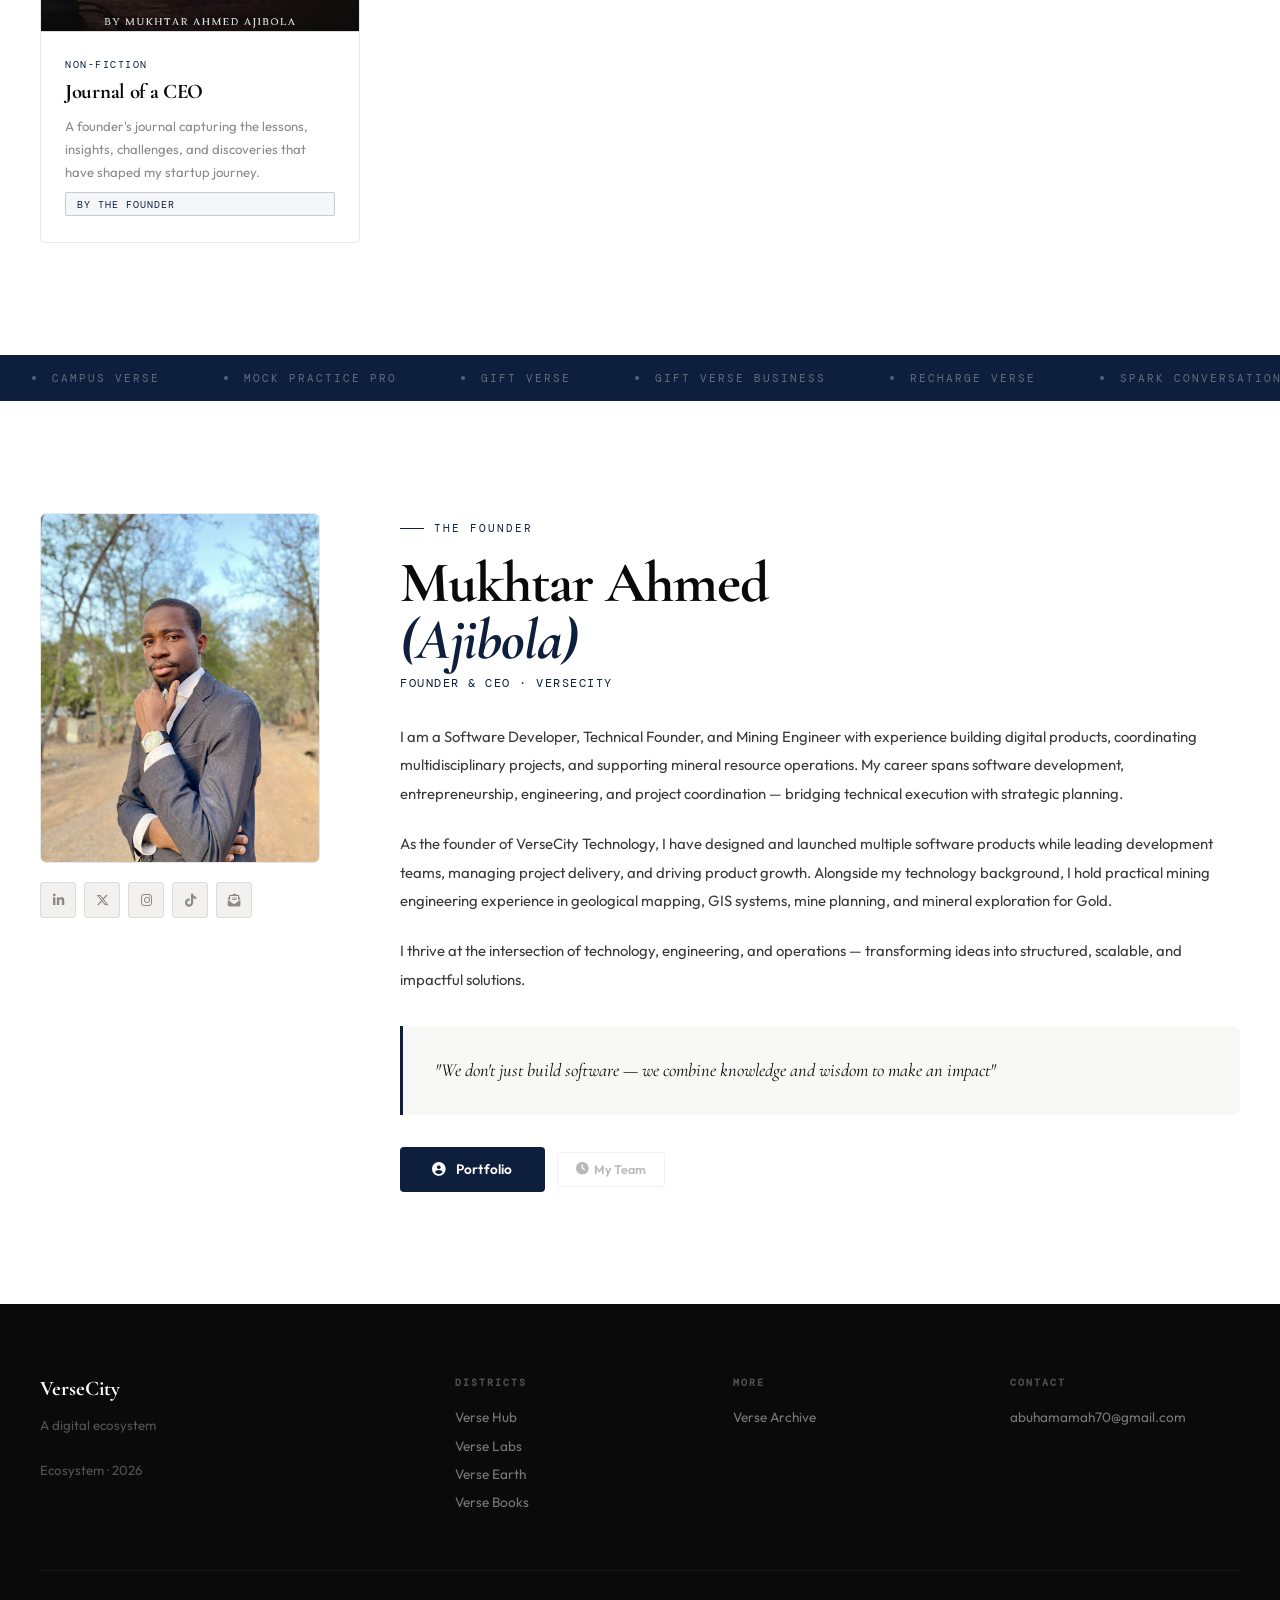
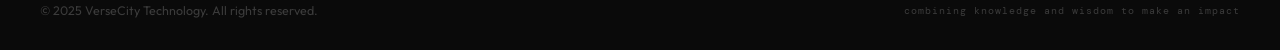
==== commit ea8281a4: "Improve SEO with sitemap, robots and metadata" ====
--- a/index.html
+++ b/index.html
@@ -2,14 +2,60 @@
 <html lang="en">
 <head>
     <meta charset="UTF-8">
+    <title>VerseCity Technology | Building the Verse Ecosystem</title>
+ 
+    <meta name="description"
+          content="VerseCity Technology is building the Verse Ecosystem—a growing collection of intelligent software across education, geological exploration, artificial intelligence, digital rewards and digital innovation.">
+ 
+    <meta name="keywords"
+          content="VerseCity, VerseCity Technology, Verse Ecosystem, Verse Hub, Verse Labs, Verse Earth, Verse Books, Gold Prospector Geo Notes, Gift Verse, Spark C, Neo Encarta Kids, Education Technology, Mining Software, Artificial Intelligence">
+ 
+    <meta name="author" content="VerseCity Technology">
+    <meta name="robots" content="index,follow">
+    <meta name="theme-color" content="#111827">
     <meta name="viewport" content="width=device-width, initial-scale=1.0">
-    <meta name="description" content="VerseCity Technology — A digital ecosystem of innovation. Verse Hub, Verse Labs, Verse Earth, Verse Books">
-    <title>VerseCity Technology — A Digital Ecosystem of Innovation</title>
+ 
+    <link rel="canonical" href="https://verse-city-tech.vercel.app/">
+    <link rel="sitemap" type="application/xml" href="/sitemap.xml">
+    <link rel="icon" type="image/png" href="/images/favicon.png">
+ 
+    <!-- Open Graph -->
+    <meta property="og:type" content="website">
+    <meta property="og:site_name" content="VerseCity Technology">
+    <meta property="og:title" content="VerseCity Technology | Building the Verse Ecosystem">
+    <meta property="og:description"
+          content="VerseCity Technology is building the Verse Ecosystem through education, AI, geological exploration and digital innovation.">
+    <meta property="og:url" content="https://verse-city-tech.vercel.app/">
+    <meta property="og:image" content="https://verse-city-tech.vercel.app/images/social-preview.jpg">
+ 
+    <!-- Twitter -->
+    <meta name="twitter:card" content="summary_large_image">
+    <meta name="twitter:title" content="VerseCity Technology | Building the Verse Ecosystem">
+    <meta name="twitter:description" content="VerseCity Technology is building the Verse Ecosystem.">
+    <meta name="twitter:image" content="https://verse-city-tech.vercel.app/images/social-preview.jpg">
+ 
     <link rel="preconnect" href="https://fonts.googleapis.com">
     <link rel="preconnect" href="https://fonts.gstatic.com" crossorigin>
     <link href="https://fonts.googleapis.com/css2?family=Cormorant+Garamond:ital,wght@0,500;0,600;0,700;1,500;1,600;1,700&family=Outfit:wght@300;400;500;600&family=DM+Mono:wght@400;500&display=swap" rel="stylesheet">
     <link rel="stylesheet" href="https://cdnjs.cloudflare.com/ajax/libs/font-awesome/6.5.2/css/all.min.css">
     <link rel="stylesheet" href="styles.css">
+ 
+    <script type="application/ld+json">
+    {
+      "@context": "https://schema.org",
+      "@type": "Organization",
+      "name": "VerseCity Technology",
+      "url": "https://verse-city-tech.vercel.app/",
+      "logo": "https://verse-city-tech.vercel.app/images/versecity_logo.png",
+      "description": "Building the Verse Ecosystem through intelligent software across education, geological exploration, artificial intelligence, digital rewards and digital innovation.",
+      "founder": {
+        "@type": "Person",
+        "name": "Mukhtar Ahmed"
+      },
+      "email": "mailto:abuhamamah70@gmail.com"
+    }
+    </script>
+ 
     <style>
         .labs-sub-label {
             grid-column: 1 / -1;
@@ -23,7 +69,7 @@
             margin-bottom: 0.25rem;
         }
         .labs-sub-label:not(:first-child) { margin-top: 1.5rem; }
-
+ 
         /* GoldCity venture button */
         .goldcity-venture {
             display: inline-flex; align-items: center; gap: 0.55rem;
@@ -52,7 +98,7 @@
             text-transform: uppercase; opacity: 0.6;
             margin-left: 0.2rem;
         }
-
+ 
         /* ── Verse Labs tabs ── */
         .labs-tabs {
             display: flex;
@@ -90,7 +136,7 @@
         }
         .labs-tab-panel { display: none; }
         .labs-tab-panel.active { display: contents; }
-
+ 
         /* Archive rows reused inside Labs tab */
         .archive-list-inline {
             grid-column: 1 / -1;
@@ -101,6 +147,7 @@
     </style>
 </head>
 <body>
+ 
 
 <!-- ── NAVIGATION ── -->
 <header id="header">
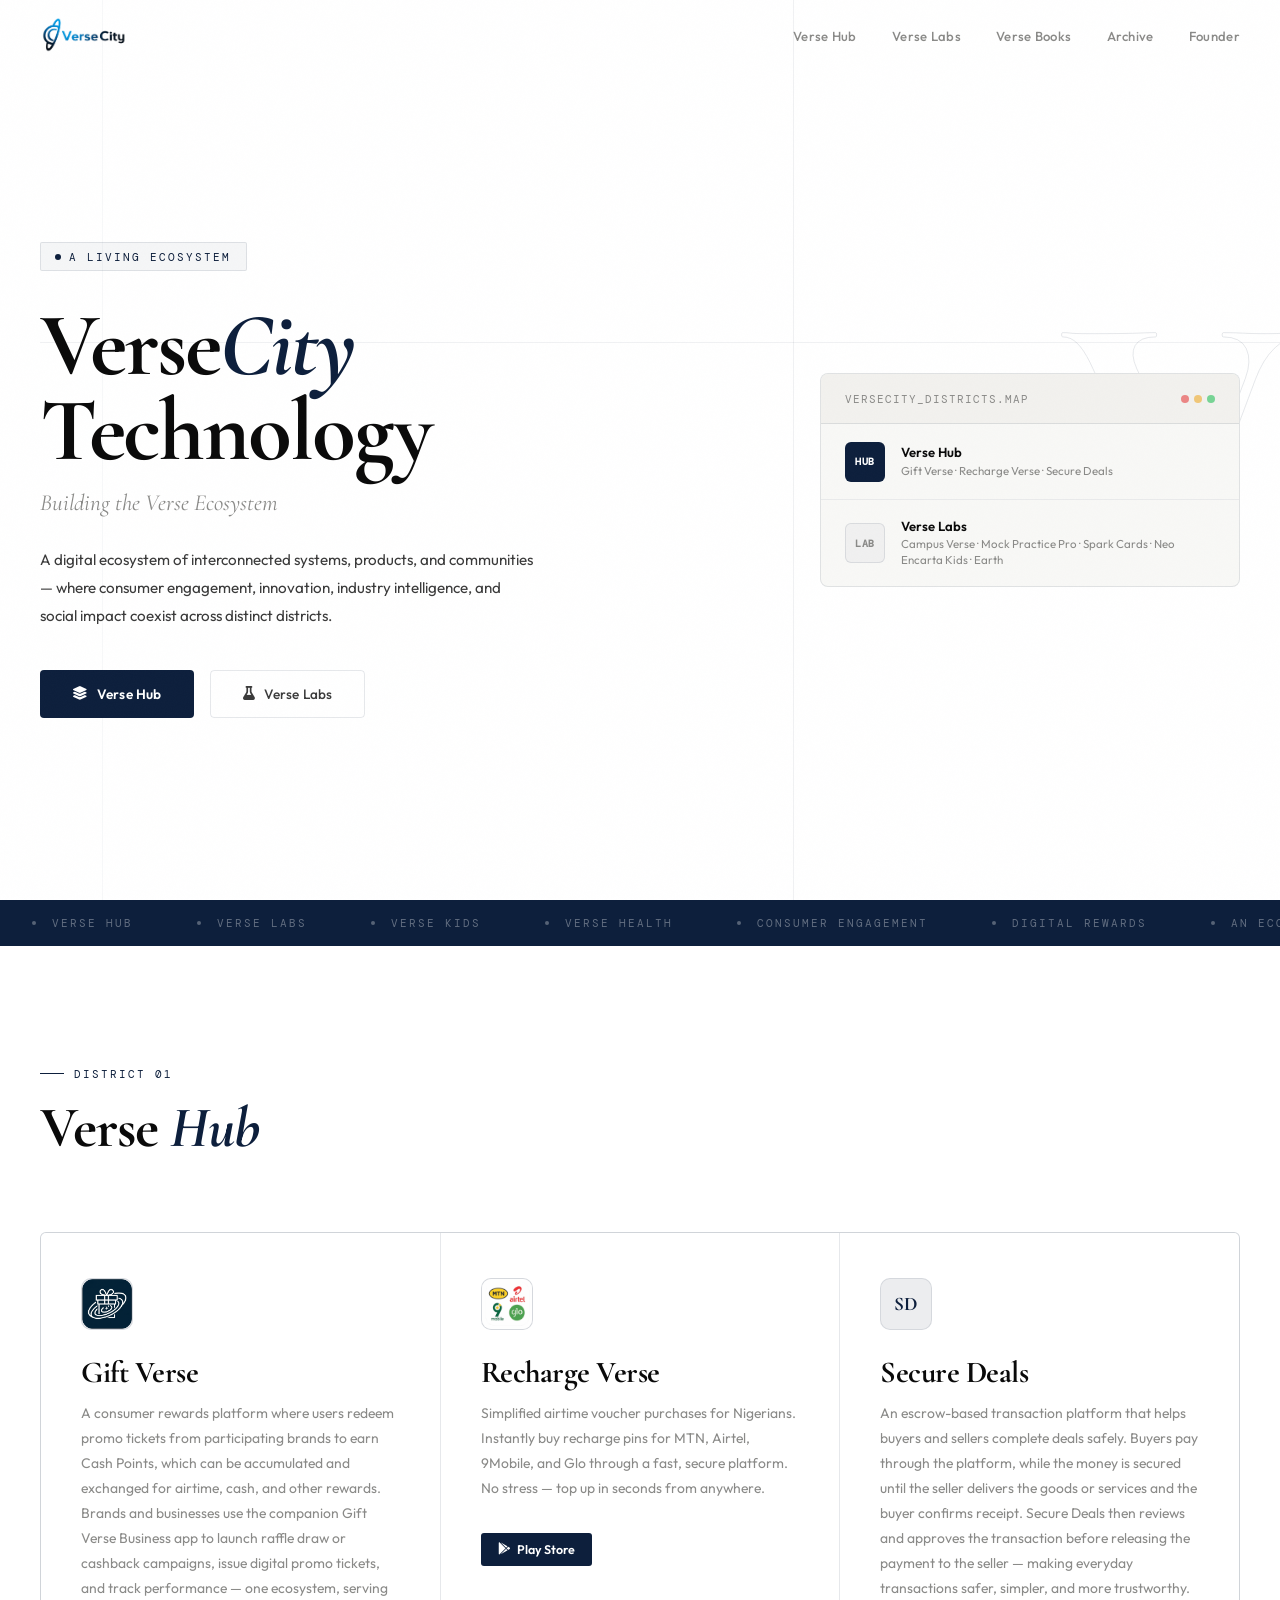
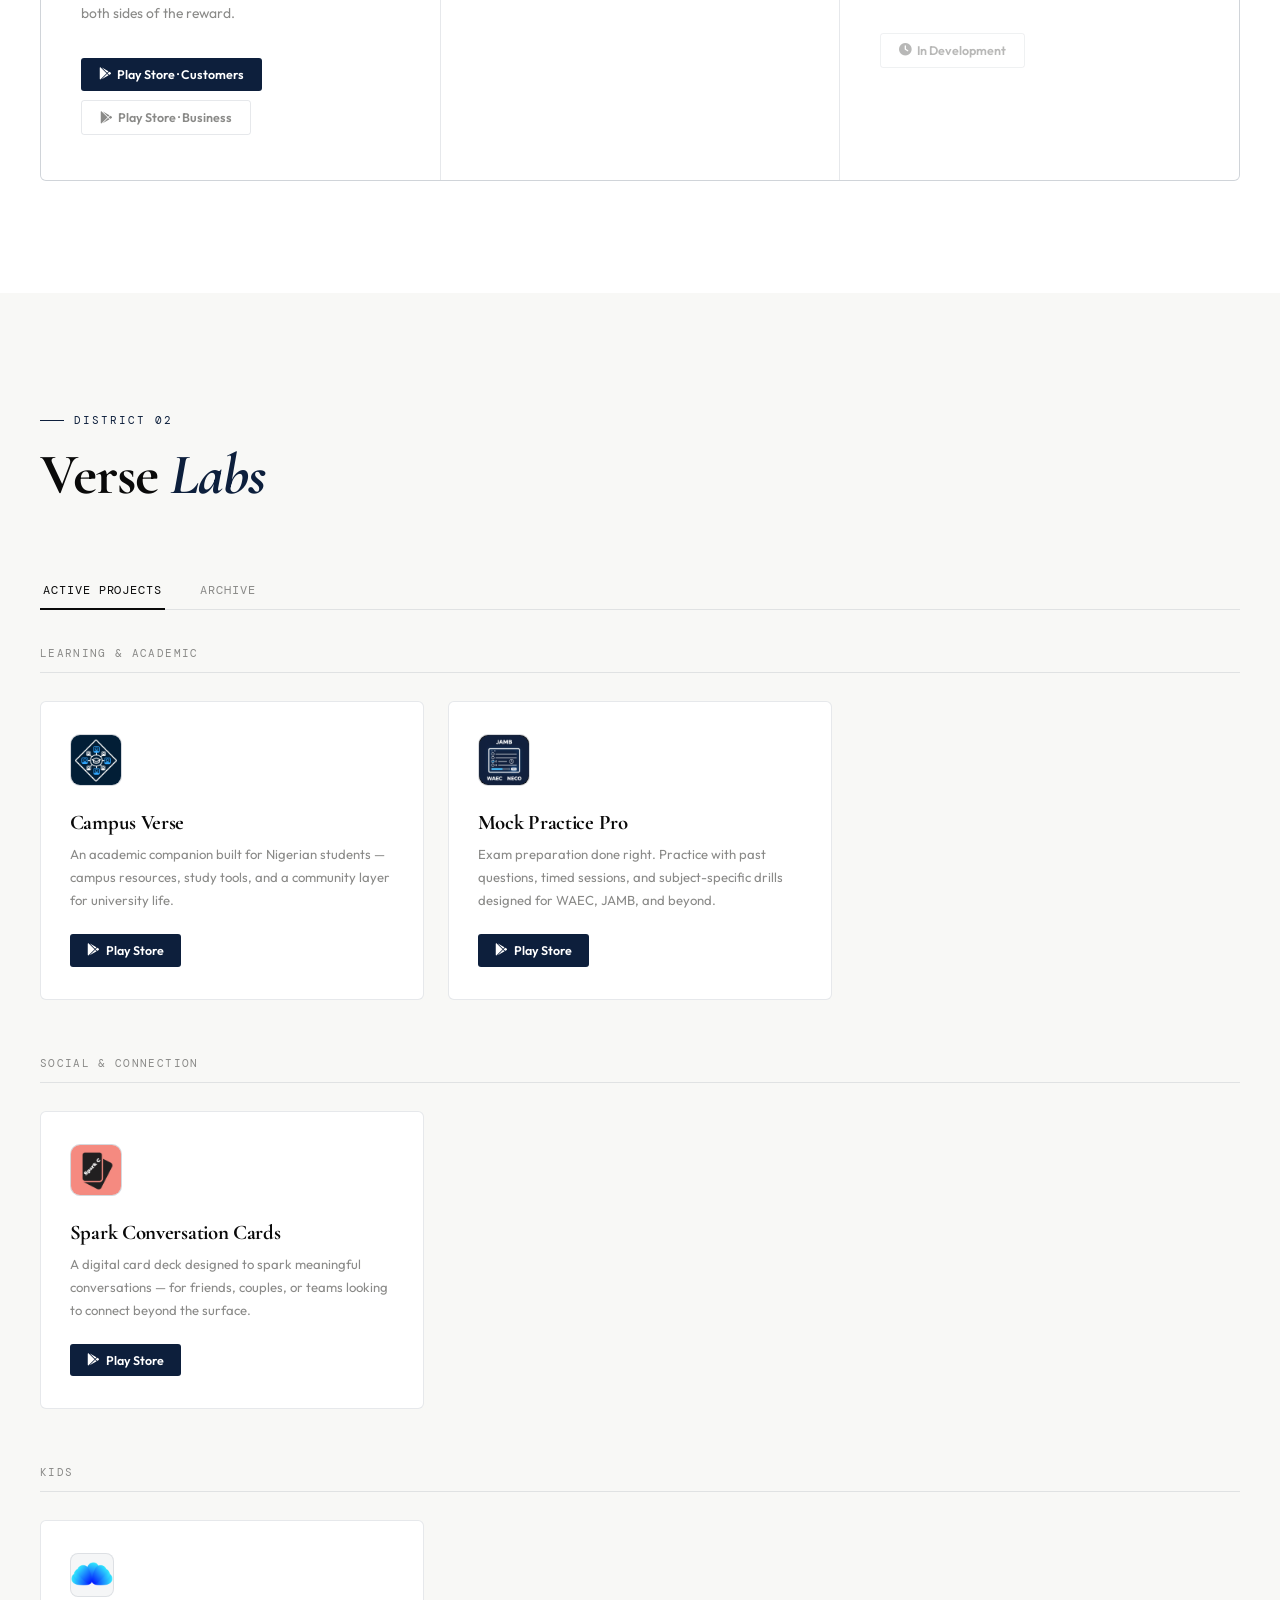
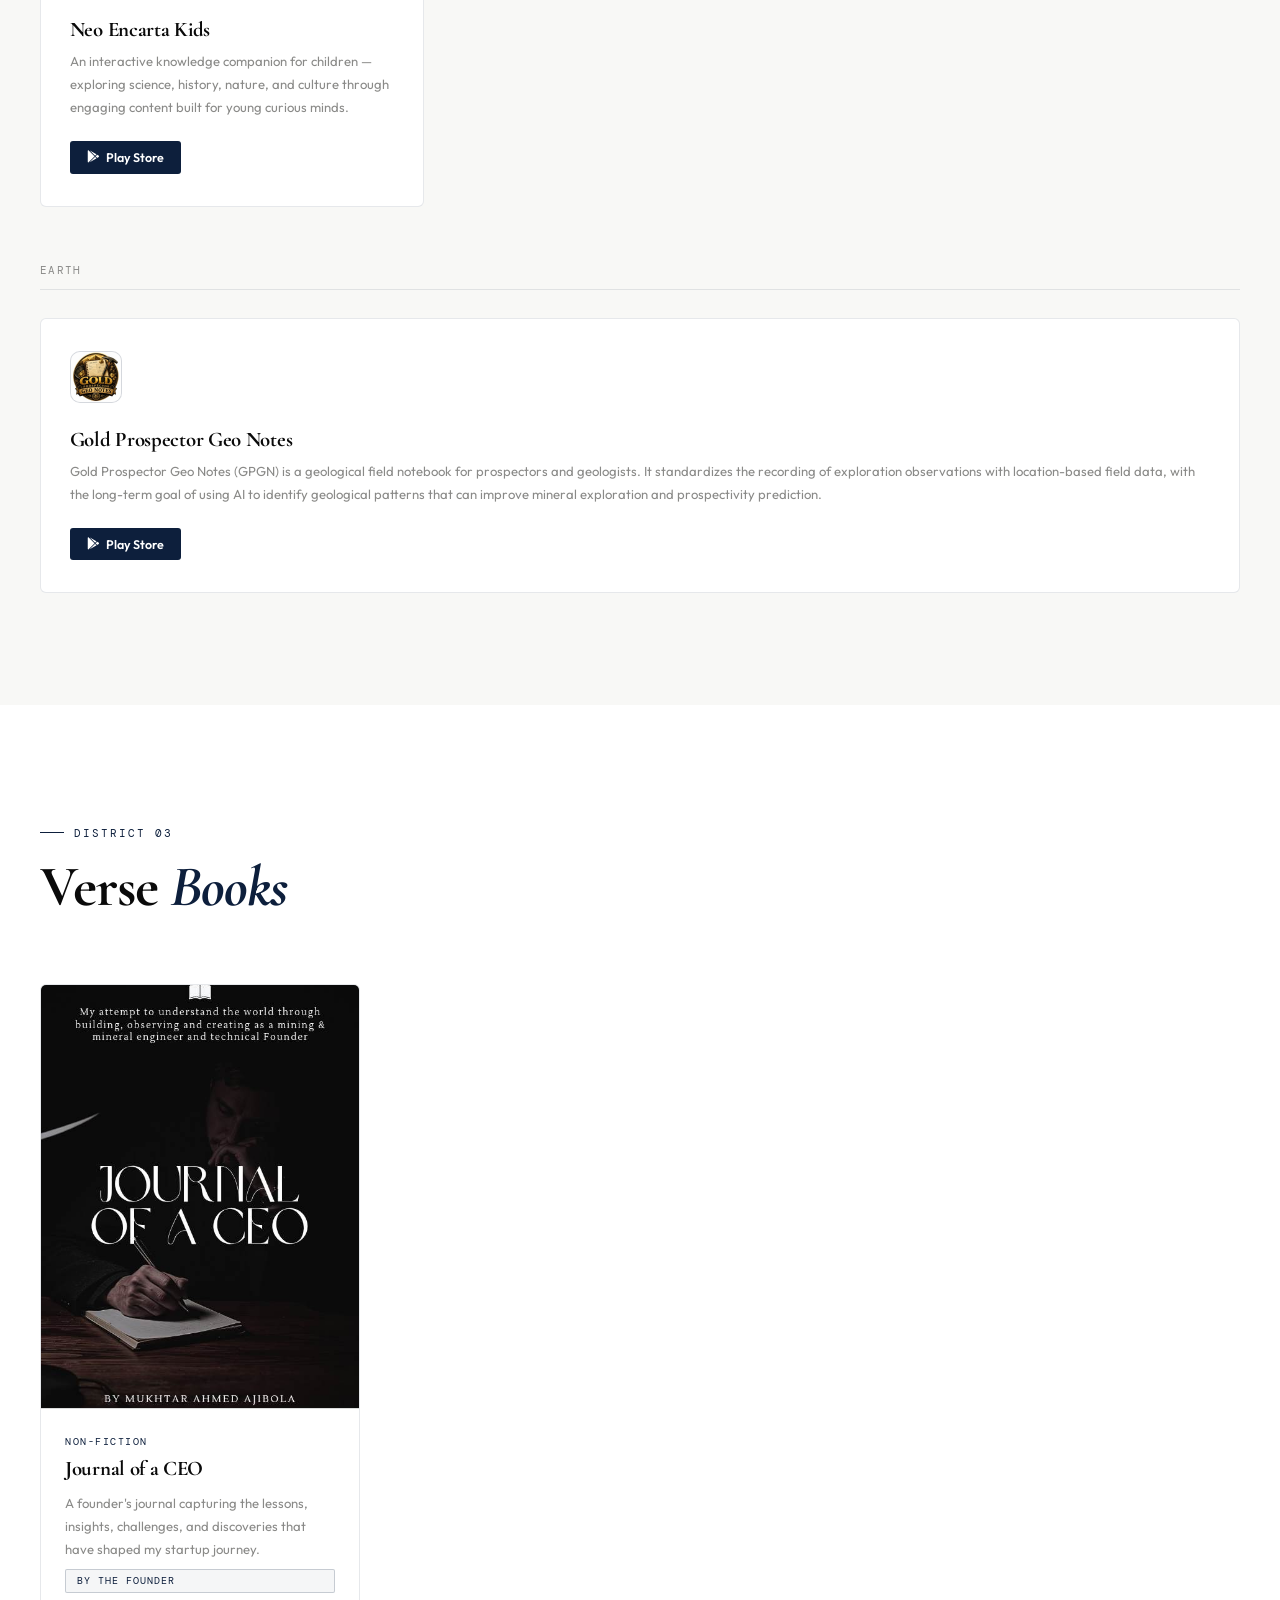
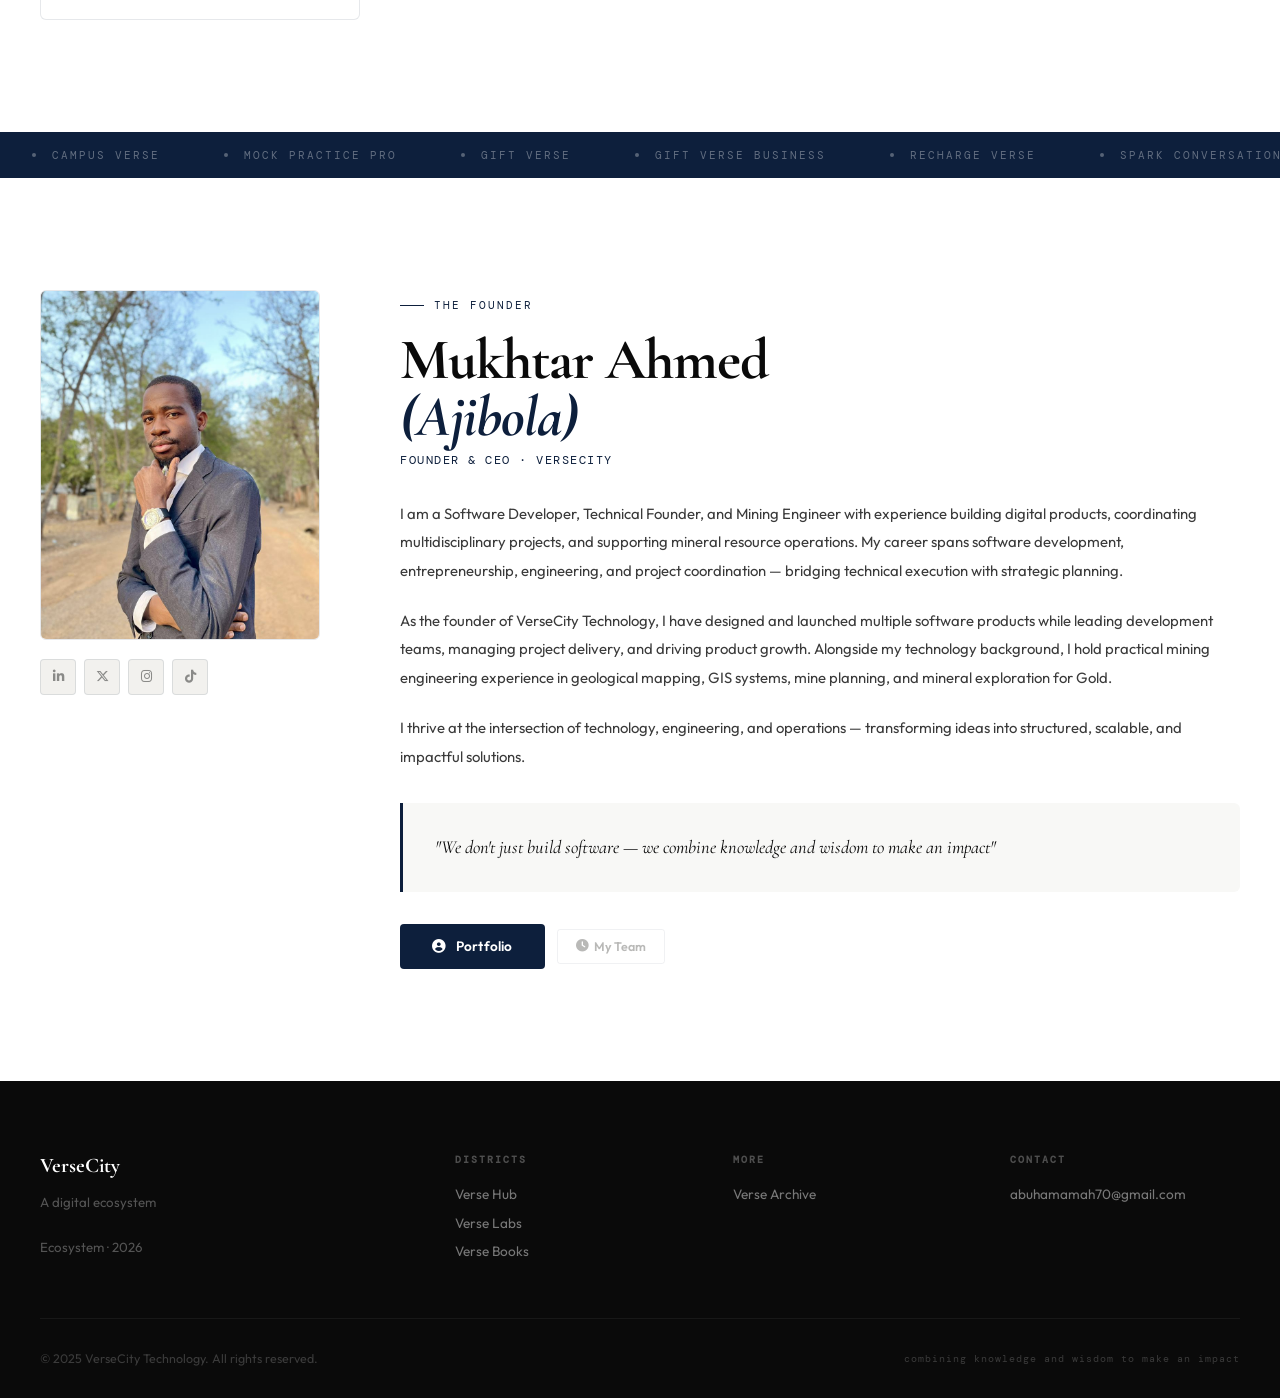
==== commit c028db88: "Updated portfolio link" ====
--- a/index.html
+++ b/index.html
@@ -8,7 +8,7 @@
           content="VerseCity Technology is building the Verse Ecosystem—a growing collection of intelligent software across education, geological exploration, artificial intelligence, digital rewards and digital innovation.">
  
     <meta name="keywords"
-          content="VerseCity, VerseCity Technology, Verse Ecosystem, Verse Hub, Verse Labs, Verse Earth, Verse Books, Gold Prospector Geo Notes, Gift Verse, Spark C, Neo Encarta Kids, Education Technology, Mining Software, Artificial Intelligence">
+          content="VerseCity, VerseCity Technology, Verse Ecosystem, Verse Hub, Verse Labs, Verse Books, Gold Prospector Geo Notes, Gift Verse, Secure Deals, Spark C, Neo Encarta Kids, Education Technology, Mining Software, Artificial Intelligence">
  
     <meta name="author" content="VerseCity Technology">
     <meta name="robots" content="index,follow">
@@ -160,7 +160,6 @@
         <ul class="nav-links">
             <li><a href="#hub">Verse Hub</a></li>
             <li><a href="#labs">Verse Labs</a></li>
-            <li><a href="#earth">Verse Earth</a></li>
             <li><a href="#books">Verse Books</a></li>
             <li><a href="#labs" onclick="setTimeout(()=>showLabsTab('archive'),350)">Archive</a></li>
             <li><a href="#founder">Founder</a></li>
@@ -172,7 +171,6 @@
 <div class="mobile-nav" id="mobileNav">
     <a href="#hub" onclick="closeMenu()">Verse Hub</a>
     <a href="#labs" onclick="closeMenu()">Verse Labs</a>
-    <a href="#earth" onclick="closeMenu()">Verse Earth</a>
     <a href="#books" onclick="closeMenu()">Verse Books</a>
     <a href="#labs" onclick="closeMenu();setTimeout(()=>showLabsTab('archive'),350)">Archive</a>
     <a href="#founder" onclick="closeMenu()">Founder</a>
@@ -212,21 +210,14 @@
                 <div class="d-badge navy">HUB</div>
                 <div>
                     <div class="d-label">Verse Hub</div>
-                    <div class="d-sub">Gift Verse · Gift Verse Business · Recharge Verse</div>
+                    <div class="d-sub">Gift Verse · Recharge Verse · Secure Deals</div>
                 </div>
             </div>
             <div class="district-row">
                 <div class="d-badge slate">LAB</div>
                 <div>
                     <div class="d-label">Verse Labs</div>
-                    <div class="d-sub">Campus Verse · Mock Practice Pro · Spark Cards · Neo Encarta Kids</div>
-                </div>
-            </div>
-            <div class="district-row">
-                <div class="d-badge gold">EARTH</div>
-                <div>
-                    <div class="d-label">Verse Earth</div>
-                    <div class="d-sub">Gold Prospector Geo Notes</div>
+                    <div class="d-sub">Campus Verse · Mock Practice Pro · Spark Cards · Neo Encarta Kids · Earth</div>
                 </div>
             </div>
         </div>
@@ -238,7 +229,6 @@
     <div class="strip-track">
         <span class="strip-item"><span class="s-dot"></span>Verse Hub</span>
         <span class="strip-item"><span class="s-dot"></span>Verse Labs</span>
-        <span class="strip-item"><span class="s-dot"></span>Verse Earth</span>
         <span class="strip-item"><span class="s-dot"></span>Verse Kids</span>
         <span class="strip-item"><span class="s-dot"></span>Verse Health</span>
         <span class="strip-item"><span class="s-dot"></span>Consumer Engagement</span>
@@ -246,7 +236,6 @@
         <span class="strip-item"><span class="s-dot"></span>An Ecosystem</span>
         <span class="strip-item"><span class="s-dot"></span>Verse Hub</span>
         <span class="strip-item"><span class="s-dot"></span>Verse Labs</span>
-        <span class="strip-item"><span class="s-dot"></span>Verse Earth</span>
         <span class="strip-item"><span class="s-dot"></span>Verse Kids</span>
         <span class="strip-item"><span class="s-dot"></span>Verse Health</span>
         <span class="strip-item"><span class="s-dot"></span>Consumer Engagement</span>
@@ -272,25 +261,13 @@
              onerror="this.parentElement.innerHTML='GV'">
     </div>
     <h3>Gift Verse</h3>
-    <p>A consumer rewards platform where users redeem promo tickets from participating brands to earn Cash Points. These points can be accumulated and exchanged for airtime, cash, and other rewards—making every purchase more engaging and rewarding.</p>
+    <p>A consumer rewards platform where users redeem promo tickets from participating brands to earn Cash Points, which can be accumulated and exchanged for airtime, cash, and other rewards. Brands and businesses use the companion Gift Verse Business app to launch raffle draw or cashback campaigns, issue digital promo tickets, and track performance — one ecosystem, serving both sides of the reward.</p>
     <div class="hub-btns">
         <a href="https://play.google.com/store/apps/details?id=com.versecitytech.giftverse" target="_blank" class="h-btn fill">
-            <i class="fab fa-google-play"></i> Play Store
+            <i class="fab fa-google-play"></i> Play Store · Customers
         </a>
-      
-    </div>
-</div>
-
-<div class="hub-card">
-    <div class="hub-logo">
-        <img src="images/gift_verse_logo.png" alt="Gift Verse Business"
-             onerror="this.parentElement.innerHTML='GVB'">
-    </div>
-    <h3>Gift Verse Business</h3>
-    <p>A business platform for creating and managing customer reward campaigns. Brands can launch raffle draw or cashback promotions, issue digital promo tickets, monitor campaign performance, and reward customers seamlessly through the Gift Verse ecosystem.</p>
-    <div class="hub-btns">
-        <a href="https://play.google.com/store/apps/details?id=com.versecitytech.giftversebusiness" target="_blank" class="h-btn fill">
-            <i class="fab fa-google-play"></i> Play Store
+        <a href="https://play.google.com/store/apps/details?id=com.versecitytech.giftversebusiness" target="_blank" class="h-btn line">
+            <i class="fab fa-google-play"></i> Play Store · Business
         </a>
     </div>
 </div>
@@ -309,7 +286,19 @@
                    
                 </div>
             </div>
-       
+
+            <div class="hub-card">
+                <div class="hub-logo">
+                    <img src="images/secure_deals.jpg" alt="Secure Deals"
+                         onerror="this.parentElement.innerHTML='SD'">
+                </div>
+                <h3>Secure Deals</h3>
+                <p>An escrow-based transaction platform that helps buyers and sellers complete deals safely. Buyers pay through the platform, while the money is secured until the seller delivers the goods or services and the buyer confirms receipt. Secure Deals then reviews and approves the transaction before releasing the payment to the seller — making everyday transactions safer, simpler, and more trustworthy.</p>
+                <div class="hub-btns">
+                    <span class="h-btn line" style="cursor:default;opacity:0.6;"><i class="fas fa-clock"></i> In Development</span>
+                </div>
+            </div>
+
         </div>
     </div>
 </section>
@@ -382,6 +371,20 @@
                     <p>An interactive knowledge companion for children — exploring science, history, nature, and culture through engaging content built for young curious minds.</p>
                     <div class="hub-btns">
                         <a href="https://play.google.com/store/apps/details?id=com.versecitytech.encartakids&hl=en" target="_blank" class="h-btn fill">
+                            <i class="fab fa-google-play"></i> Play Store
+                        </a>
+                    </div>
+                </div>
+                <div class="labs-sub-label">Earth</div>
+                <div class="app-card" style="grid-column:1/-1;">
+                    <div class="hub-logo">
+                        <img src="images/gold_prospector_geo_notes_logo.jpg" alt="Gold Prospector Geo Notes"
+                             onerror="this.parentElement.innerHTML='GP'">
+                    </div>
+                    <h4>Gold Prospector Geo Notes</h4>
+                    <p>Gold Prospector Geo Notes (GPGN) is a geological field notebook for prospectors and geologists. It standardizes the recording of exploration observations with location-based field data, with the long-term goal of using AI to identify geological patterns that can improve mineral exploration and prospectivity prediction.</p>
+                    <div class="hub-btns">
+                        <a href="https://play.google.com/store/apps/details?id=com.versecitytech.prosepctorgeologbook&pcampaignid=web_share" target="_blank" class="h-btn fill">
                             <i class="fab fa-google-play"></i> Play Store
                         </a>
                     </div>
@@ -420,47 +423,18 @@
 </section>
 
 
-
-
-<!-- ── VERSE EARTH ── -->
-<section class="section-wrap" id="earth">
-    <div class="section-inner">
-        <div class="district-header reveal">
-            <div>
-                <div class="section-eyebrow">District 03</div>
-                <h2 class="section-h2">Verse <em>Earth</em></h2>
-                <p class="section-lead"></p>
-            </div>
-        </div>
-        <div class="hub-grid reveal">
-            <div class="hub-card" style="grid-column:1/-1;">
-                <div class="hub-logo">
-                    <img src="images/gold_prospector_geo_notes_logo.jpg" alt="Gold Prospector Geo Notes"
-                         onerror="this.parentElement.innerHTML='GP'">
-                </div>
-                <h3>Gold Prospector Geo Notes</h3>
-                <p>Gold Prospector Geo Notes (GPGN) is a geological field notebook for prospectors and geologists. It standardizes the recording of exploration observations with location-based field data, with the long-term goal of using AI to identify geological patterns that can improve mineral exploration and prospectivity prediction. Each field record can include:</p>
-            
-                <div class="hub-btns">
-                    <span class="h-btn line" style="cursor:default;opacity:0.6;"><i class="fas fa-clock"></i> In Development</span>
-                </div>
-            </div>
-        </div>
-    </div>
-</section>
-
 <!-- ── VERSE BOOKS ── -->
 <section class="section-wrap" id="books">
     <div class="section-inner">
         <div class="district-header reveal">
             <div>
-                <div class="section-eyebrow">District 04</div>
+                <div class="section-eyebrow">District 03</div>
                 <h2 class="section-h2">Verse <em>Books</em></h2>
                 <p class="section-lead"></p>
             </div>
         </div>
         <div class="books-grid reveal" style="grid-template-columns:1fr;max-width:320px;">
-            <a href="https://journals-eta.vercel.app/" target="_blank" class="book-card" style="text-decoration:none;">
+            <a href="https://choosenalpha.substack.com/" target="_blank" class="book-card" style="text-decoration:none;">
                 <div class="book-cover">
                     <img src="images/journal_of_a_ceo.jpg" alt="Journal of a CEO"
                          onerror="this.parentElement.innerHTML='<div class=\'book-cover-fallback\'>Journal of a CEO</div>'">
@@ -516,7 +490,6 @@
                     <a href="https://x.com/KoredeAhmed1" target="_blank" rel="noopener" class="s-btn" title="X"><i class="fab fa-x-twitter"></i></a>
                     <a href="https://www.instagram.com/itzlonelyalphamk/" target="_blank" rel="noopener" class="s-btn" title="Instagram"><i class="fab fa-instagram"></i></a>
                     <a href="https://www.tiktok.com/@choosenalphamk" target="_blank" rel="noopener" class="s-btn" title="TikTok"><i class="fab fa-tiktok"></i></a>
-                    <a href="https://choosenalpha.substack.com/" target="_blank" rel="noopener" class="s-btn" title="Substack"><i class="fas fa-envelope-open-text"></i></a>
                 </div>
             </div>
 
@@ -541,7 +514,7 @@
 
                 <!-- ── Founder CTA row ── -->
                 <div style="margin-top:2rem; display:flex; gap:0.8rem; flex-wrap:wrap; align-items:center;">
-                    <a href="https://my-portfolio-itzlonelyalpha.firebaseapp.com/" target="_blank" class="btn-navy">
+                    <a href="https://ahmed-mukhtar.vercel.app/" target="_blank" class="btn-navy">
                         <i class="fas fa-user-circle"></i> Portfolio
                     </a>
                     <span class="h-btn line" style="cursor:default;opacity:0.6;font-size:0.78rem;">
@@ -567,7 +540,6 @@
                 <h4>Districts</h4>
                 <a href="#hub">Verse Hub</a>
                 <a href="#labs">Verse Labs</a>
-                <a href="#earth">Verse Earth</a>
                 <a href="#books">Verse Books</a>
             </div>
             <div class="f-col">
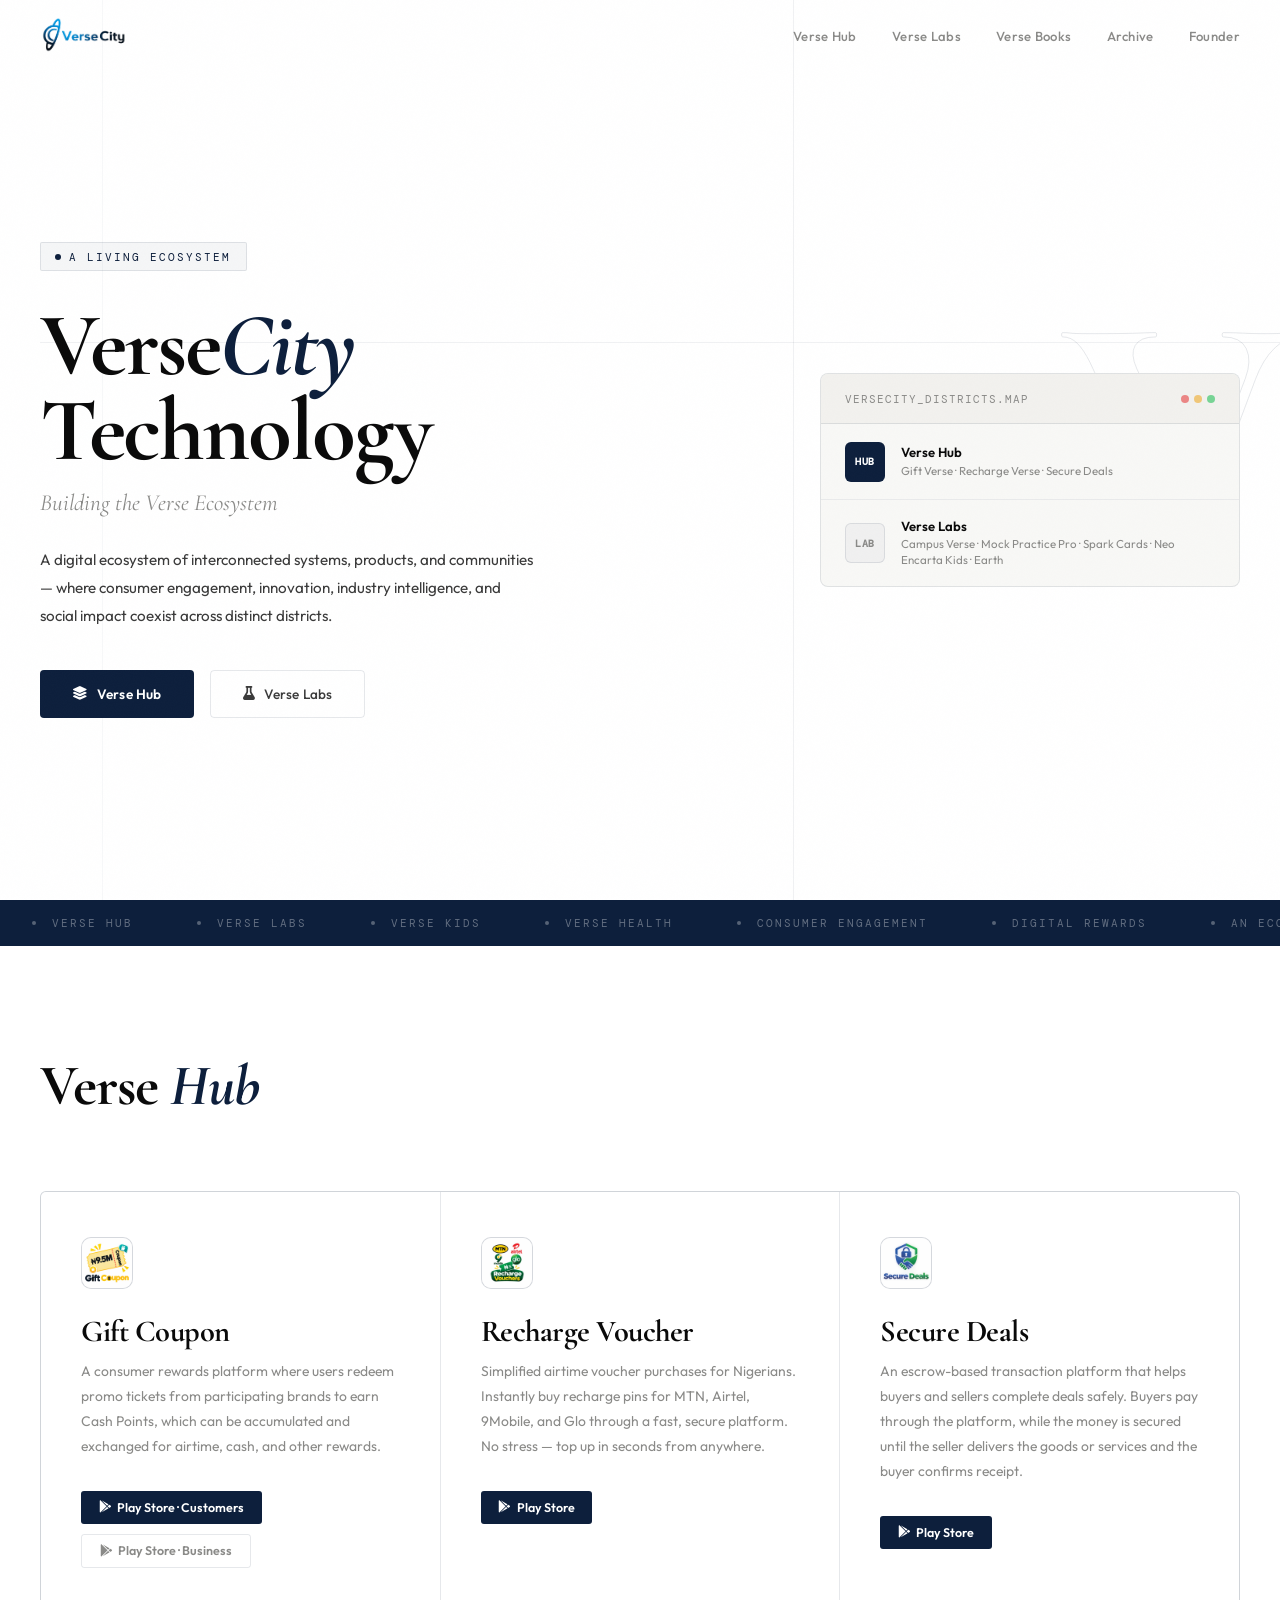
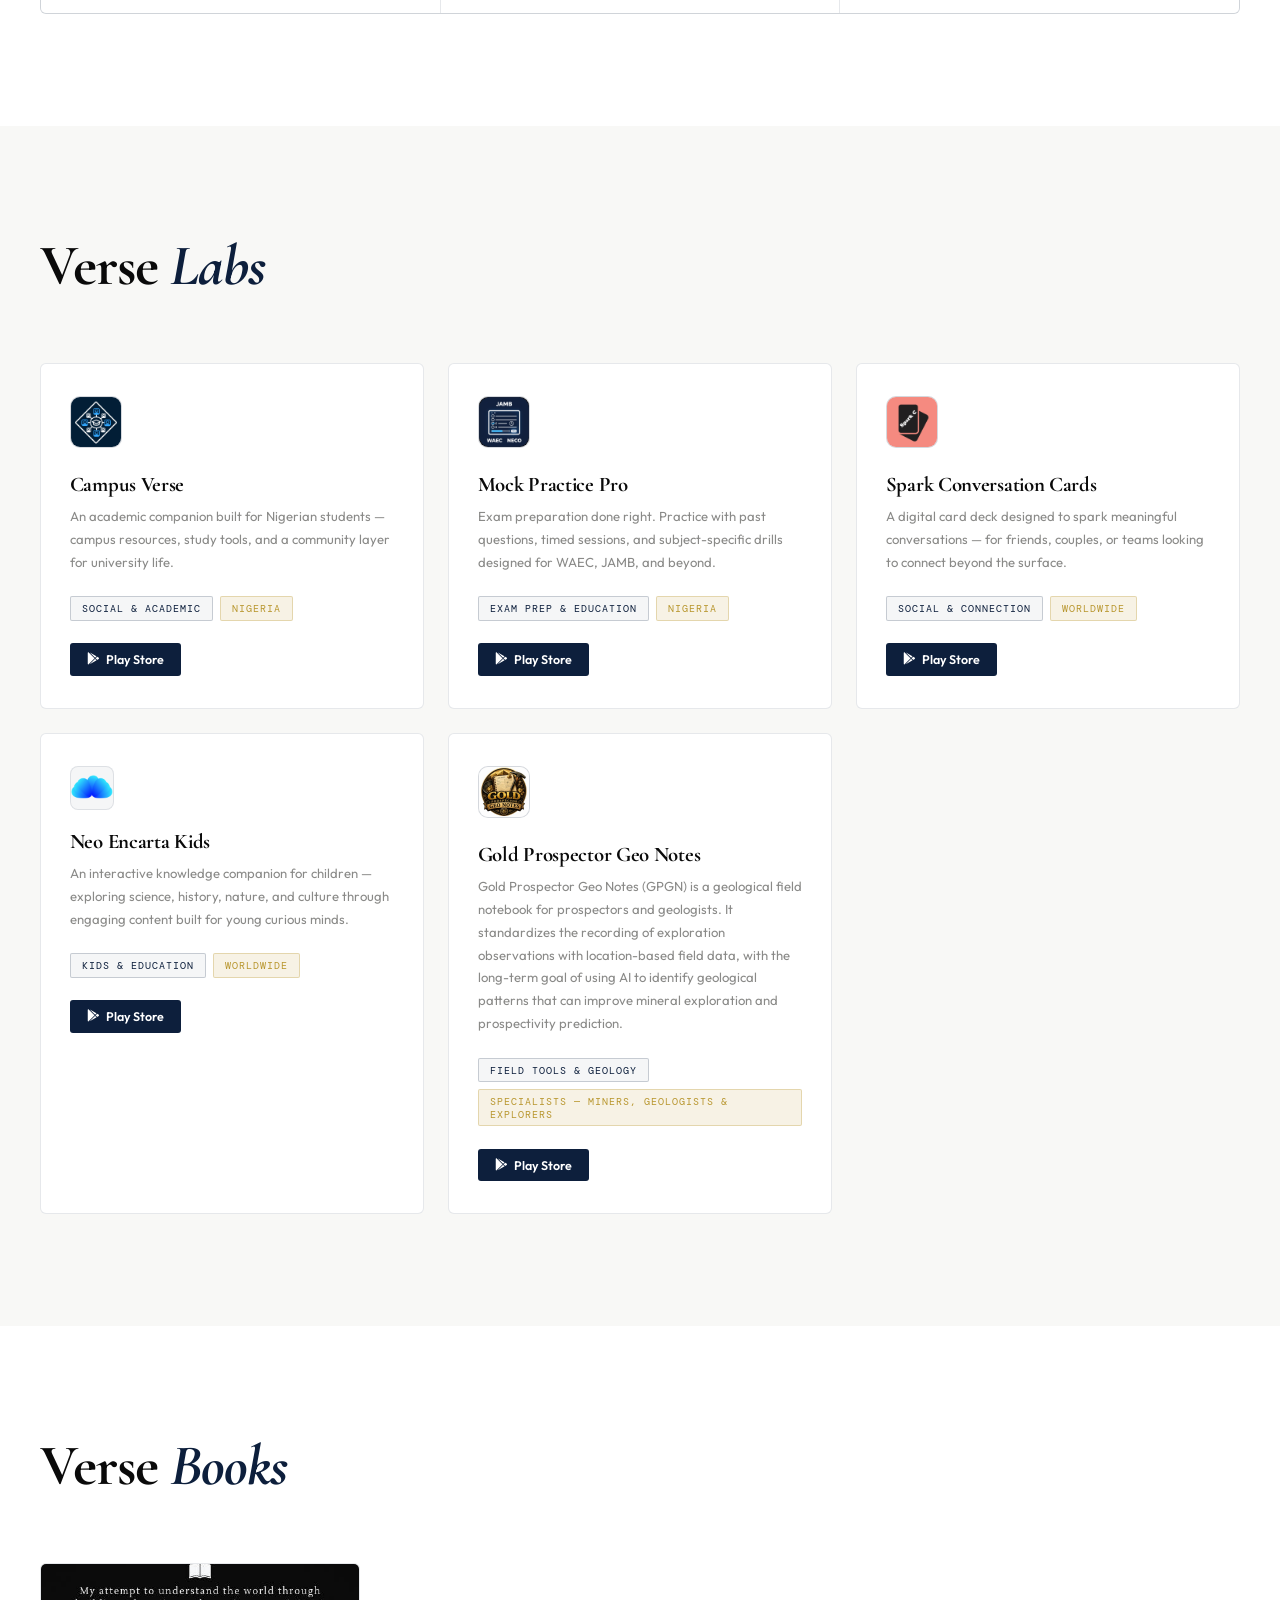
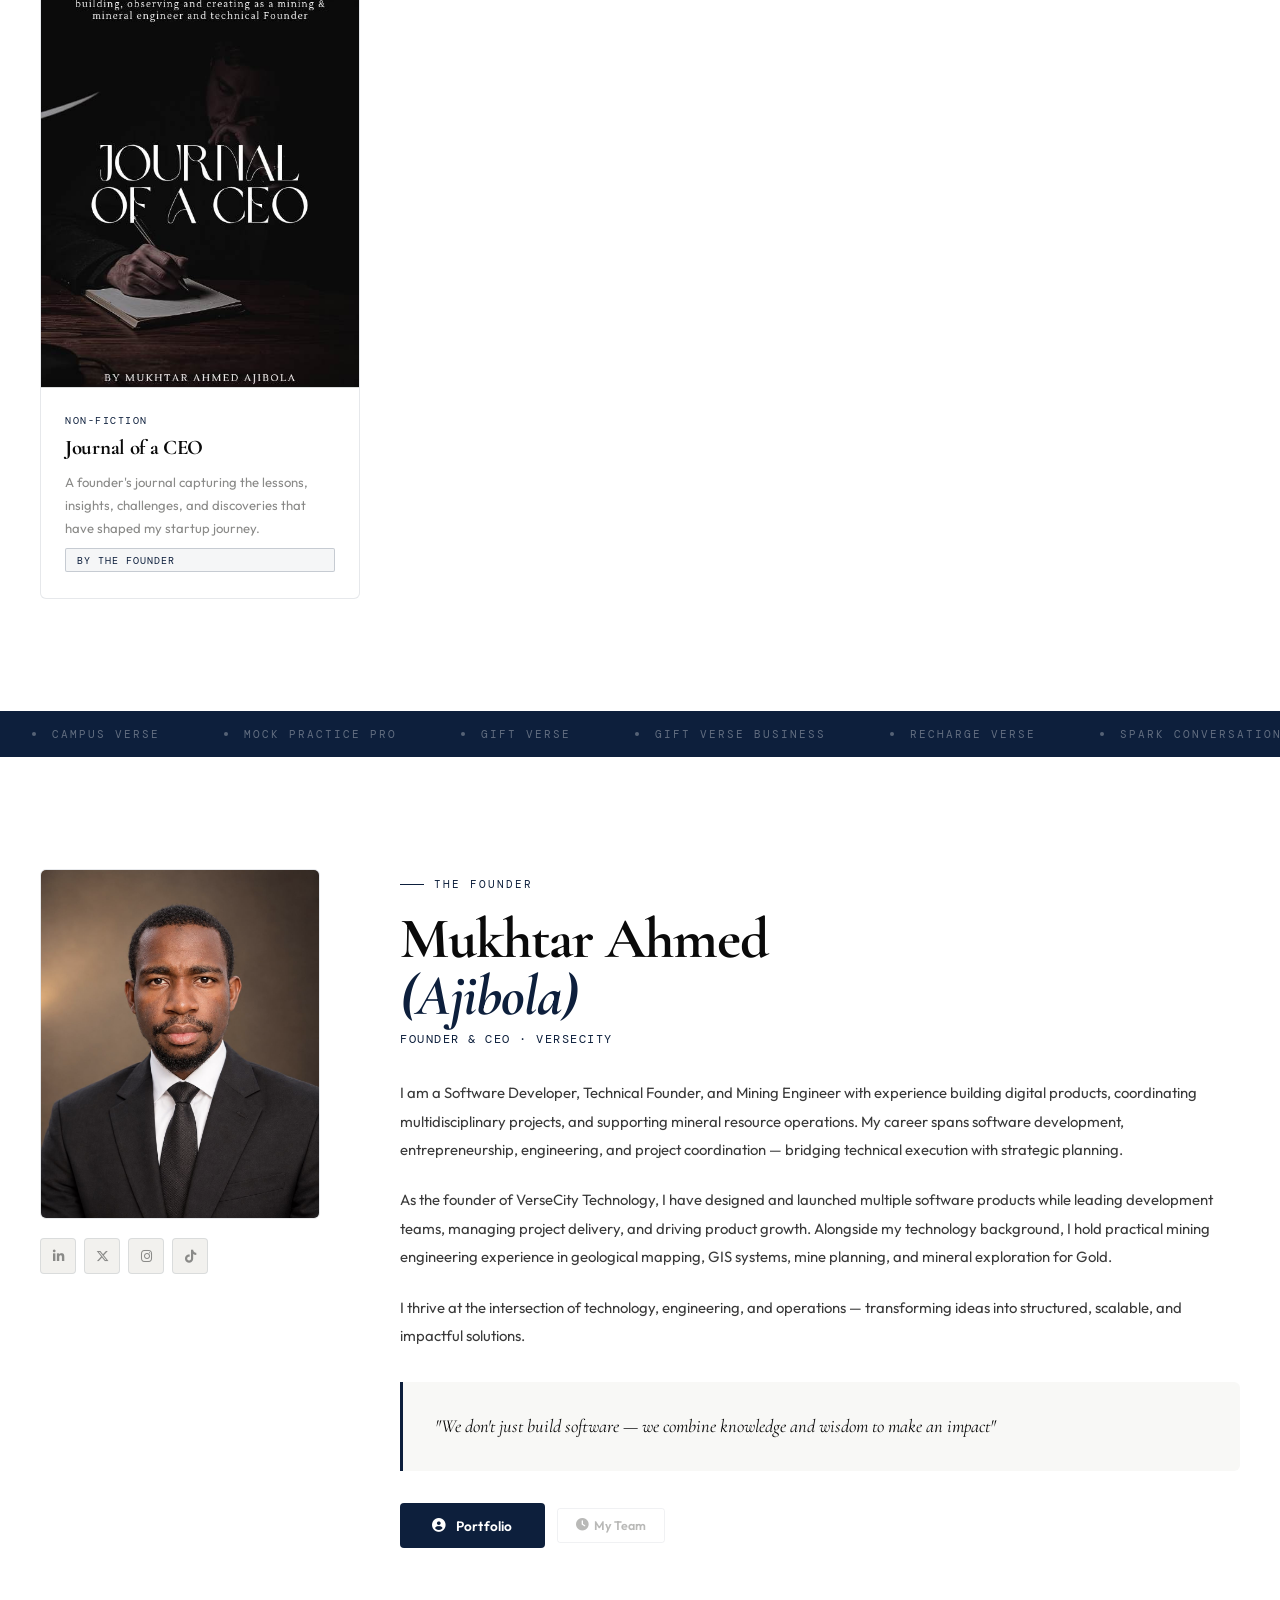
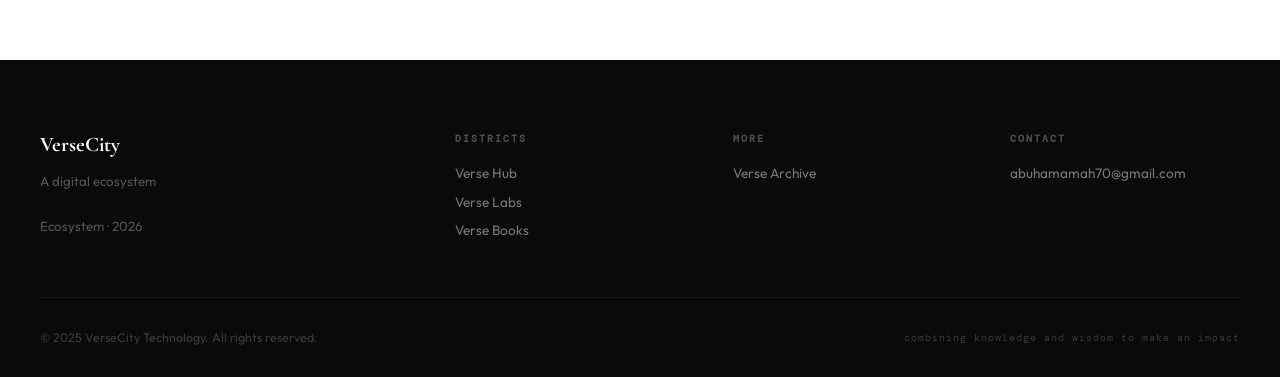
==== commit f2fbd8ce: "updated images" ====
--- a/index.html
+++ b/index.html
@@ -57,19 +57,6 @@
     </script>
  
     <style>
-        .labs-sub-label {
-            grid-column: 1 / -1;
-            font-family: 'DM Mono', monospace;
-            font-size: 0.7rem;
-            letter-spacing: 0.12em;
-            text-transform: uppercase;
-            color: var(--muted, #888);
-            padding: 0.5rem 0 0.75rem;
-            border-bottom: 1px solid var(--border, #e8e8e8);
-            margin-bottom: 0.25rem;
-        }
-        .labs-sub-label:not(:first-child) { margin-top: 1.5rem; }
- 
         /* GoldCity venture button */
         .goldcity-venture {
             display: inline-flex; align-items: center; gap: 0.55rem;
@@ -99,50 +86,12 @@
             margin-left: 0.2rem;
         }
  
-        /* ── Verse Labs tabs ── */
-        .labs-tabs {
+        /* ── Verse Labs card tags (category / audience) ── */
+        .card-tags {
             display: flex;
-            gap: 0.5rem;
-            margin-bottom: 1.75rem;
-            border-bottom: 1px solid var(--border, #e8e8e8);
-        }
-        .labs-tab-btn {
-            font-family: 'DM Mono', monospace;
-            font-size: 0.72rem;
-            letter-spacing: 0.08em;
-            text-transform: uppercase;
-            background: none;
-            border: none;
-            padding: 0.7rem 0.2rem;
-            margin-right: 1.5rem;
-            color: var(--muted, #888);
-            cursor: pointer;
-            position: relative;
-            transition: color 0.25s;
-        }
-        .labs-tab-btn::after {
-            content: "";
-            position: absolute;
-            left: 0; right: 0; bottom: -1px;
-            height: 2px;
-            background: transparent;
-            transition: background 0.25s;
-        }
-        .labs-tab-btn.active {
-            color: var(--ink, #1a1a1a);
-        }
-        .labs-tab-btn.active::after {
-            background: var(--ink, #1a1a1a);
-        }
-        .labs-tab-panel { display: none; }
-        .labs-tab-panel.active { display: contents; }
- 
-        /* Archive rows reused inside Labs tab */
-        .archive-list-inline {
-            grid-column: 1 / -1;
-            display: flex;
-            flex-direction: column;
-            gap: 0.9rem;
+            flex-wrap: wrap;
+            gap: 0.4rem;
+            margin-bottom: 1.4rem;
         }
     </style>
 </head>
@@ -161,7 +110,7 @@
             <li><a href="#hub">Verse Hub</a></li>
             <li><a href="#labs">Verse Labs</a></li>
             <li><a href="#books">Verse Books</a></li>
-            <li><a href="#labs" onclick="setTimeout(()=>showLabsTab('archive'),350)">Archive</a></li>
+            <li><a href="https://verse-city-tech.vercel.app/vault/index.html" target="_blank" rel="noopener">Archive</a></li>
             <li><a href="#founder">Founder</a></li>
         </ul>
         <button class="hamburger" onclick="toggleMenu()" aria-label="Menu">&#9776;</button>
@@ -172,7 +121,7 @@
     <a href="#hub" onclick="closeMenu()">Verse Hub</a>
     <a href="#labs" onclick="closeMenu()">Verse Labs</a>
     <a href="#books" onclick="closeMenu()">Verse Books</a>
-    <a href="#labs" onclick="closeMenu();setTimeout(()=>showLabsTab('archive'),350)">Archive</a>
+    <a href="https://verse-city-tech.vercel.app/vault/index.html" target="_blank" rel="noopener" onclick="closeMenu()">Archive</a>
     <a href="#founder" onclick="closeMenu()">Founder</a>
 </div>
 
@@ -249,7 +198,6 @@
     <div class="section-inner">
         <div class="district-header reveal">
             <div>
-                <div class="section-eyebrow">District 01</div>
                 <h2 class="section-h2">Verse <em>Hub</em></h2>
                 <p class="section-lead"></p>
             </div>
@@ -257,11 +205,11 @@
         <div class="hub-grid reveal">
            <div class="hub-card">
     <div class="hub-logo">
-        <img src="images/gift_verse_logo.png" alt="Gift Verse"
+        <img src="images/gift_verse_logo.jpg" alt="Gift Verse"
              onerror="this.parentElement.innerHTML='GV'">
     </div>
-    <h3>Gift Verse</h3>
-    <p>A consumer rewards platform where users redeem promo tickets from participating brands to earn Cash Points, which can be accumulated and exchanged for airtime, cash, and other rewards. Brands and businesses use the companion Gift Verse Business app to launch raffle draw or cashback campaigns, issue digital promo tickets, and track performance — one ecosystem, serving both sides of the reward.</p>
+    <h3>Gift Coupon</h3>
+    <p>A consumer rewards platform where users redeem promo tickets from participating brands to earn Cash Points, which can be accumulated and exchanged for airtime, cash, and other rewards.</p>
     <div class="hub-btns">
         <a href="https://play.google.com/store/apps/details?id=com.versecitytech.giftverse" target="_blank" class="h-btn fill">
             <i class="fab fa-google-play"></i> Play Store · Customers
@@ -277,7 +225,7 @@
                     <img src="images/recharge_ng.jpg" alt="Recharge Verse"
                          onerror="this.parentElement.innerHTML='RV'">
                 </div>
-                <h3>Recharge Verse</h3>
+                <h3>Recharge Voucher</h3>
                 <p>Simplified airtime voucher purchases for Nigerians. Instantly buy recharge pins for MTN, Airtel, 9Mobile, and Glo through a fast, secure platform. No stress — top up in seconds from anywhere.</p>
                 <div class="hub-btns">
                     <a href="https://play.google.com/store/apps/details?id=com.versecitytech.mtnairtelrechargecards" target="_blank" class="h-btn fill">
@@ -289,13 +237,15 @@
 
             <div class="hub-card">
                 <div class="hub-logo">
-                    <img src="images/secure_deals.jpg" alt="Secure Deals"
+                    <img src="images/secure_deals.png" alt="Secure Deals"
                          onerror="this.parentElement.innerHTML='SD'">
                 </div>
                 <h3>Secure Deals</h3>
-                <p>An escrow-based transaction platform that helps buyers and sellers complete deals safely. Buyers pay through the platform, while the money is secured until the seller delivers the goods or services and the buyer confirms receipt. Secure Deals then reviews and approves the transaction before releasing the payment to the seller — making everyday transactions safer, simpler, and more trustworthy.</p>
-                <div class="hub-btns">
-                    <span class="h-btn line" style="cursor:default;opacity:0.6;"><i class="fas fa-clock"></i> In Development</span>
+                <p>An escrow-based transaction platform that helps buyers and sellers complete deals safely. Buyers pay through the platform, while the money is secured until the seller delivers the goods or services and the buyer confirms receipt. </p>
+                <div class="hub-btns">
+                    <a href="https://play.google.com/store/apps/details?id=com.versecitytech.versestore" target="_blank" class="h-btn fill">
+                        <i class="fab fa-google-play"></i> Play Store
+                    </a>
                 </div>
             </div>
 
@@ -308,115 +258,95 @@
     <div class="section-inner">
         <div class="district-header reveal">
             <div>
-                <div class="section-eyebrow">District 02</div>
                 <h2 class="section-h2">Verse <em>Labs</em></h2>
                 <p class="section-lead"></p>
             </div>
         </div>
 
-        <div class="labs-tabs reveal">
-            <button class="labs-tab-btn active" id="labs-tab-active-btn" onclick="showLabsTab('active')">Active Projects</button>
-            <button class="labs-tab-btn" id="labs-tab-archive-btn" onclick="showLabsTab('archive')">Archive</button>
-        </div>
-
-        <div class="labs-tab-panel active" id="labs-panel-active">
-            <div class="app-grid reveal">
-                <div class="labs-sub-label">Learning &amp; Academic</div>
-                <div class="app-card">
-                    <div class="hub-logo">
-                    <img src="images/campus_logo .jpg" alt="Campus Verse"
-                         onerror="this.parentElement.innerHTML='CV'">
-                </div>
-                    <h4>Campus Verse</h4>
-                    <p>An academic companion built for Nigerian students — campus resources, study tools, and a community layer for university life.</p>
-                    <div class="hub-btns">
-                        <a href="https://play.google.com/store/apps/details?id=com.versecitytech.campusverse&hl=en" target="_blank" class="h-btn fill">
-                            <i class="fab fa-google-play"></i> Play Store
-                        </a>
-                    </div>
-                </div>
-                <div class="app-card">
-                    <div class="hub-logo">
-                    <img src="images/mock_exams_logo.jpg" alt="Mock Practice Pro"
-                         onerror="this.parentElement.innerHTML='ME'">
-                </div>                    <h4>Mock Practice Pro</h4>
-                    <p>Exam preparation done right. Practice with past questions, timed sessions, and subject-specific drills designed for WAEC, JAMB, and beyond.</p>
-                    <div class="hub-btns">
-                        <a href="https://play.google.com/store/apps/details?id=com.versecitytech.mockexamsverse&hl=en" target="_blank" class="h-btn fill">
-                            <i class="fab fa-google-play"></i> Play Store
-                        </a>
-                    </div>
-                </div>
-                <div class="labs-sub-label">Social &amp; Connection</div>
-                <div class="app-card">
-                    <div class="hub-logo">
-                    <img src="images/spark_conversation_card.jpg" alt="Spark Conversation"
-                         onerror="this.parentElement.innerHTML='SC'">
-                </div>
-                    <h4>Spark Conversation Cards</h4>
-                    <p>A digital card deck designed to spark meaningful conversations — for friends, couples, or teams looking to connect beyond the surface.</p>
-                    <div class="hub-btns">
-                        <a href="https://play.google.com/store/apps/details?id=com.versecitytech.conversationcard&hl=en" target="_blank" class="h-btn fill">
-                            <i class="fab fa-google-play"></i> Play Store
-                        </a>
-                    </div>
-                </div>
-                <div class="labs-sub-label">Kids</div>
-                <div class="app-card">
-                    <div class="app-icon">
-                        <img src="images/encarta_logo.png" alt="Neo Encarta Kids"
-                             onerror="this.parentElement.innerHTML='NE'">
-                    </div>
-                    <h4>Neo Encarta Kids</h4>
-                    <p>An interactive knowledge companion for children — exploring science, history, nature, and culture through engaging content built for young curious minds.</p>
-                    <div class="hub-btns">
-                        <a href="https://play.google.com/store/apps/details?id=com.versecitytech.encartakids&hl=en" target="_blank" class="h-btn fill">
-                            <i class="fab fa-google-play"></i> Play Store
-                        </a>
-                    </div>
-                </div>
-                <div class="labs-sub-label">Earth</div>
-                <div class="app-card" style="grid-column:1/-1;">
-                    <div class="hub-logo">
-                        <img src="images/gold_prospector_geo_notes_logo.jpg" alt="Gold Prospector Geo Notes"
-                             onerror="this.parentElement.innerHTML='GP'">
-                    </div>
-                    <h4>Gold Prospector Geo Notes</h4>
-                    <p>Gold Prospector Geo Notes (GPGN) is a geological field notebook for prospectors and geologists. It standardizes the recording of exploration observations with location-based field data, with the long-term goal of using AI to identify geological patterns that can improve mineral exploration and prospectivity prediction.</p>
-                    <div class="hub-btns">
-                        <a href="https://play.google.com/store/apps/details?id=com.versecitytech.prosepctorgeologbook&pcampaignid=web_share" target="_blank" class="h-btn fill">
-                            <i class="fab fa-google-play"></i> Play Store
-                        </a>
-                    </div>
-                </div>
-            </div>
-        </div>
-
-        <div class="labs-tab-panel" id="labs-panel-archive">
-            <div class="app-grid reveal">
-                <div class="labs-sub-label">Discontinued Projects</div>
-                <p style="grid-column:1/-1;font-size:0.85rem;line-height:1.8;color:var(--ink-mid);margin:-0.25rem 0 0.75rem;">
-                    Every builder has shelves. These projects were real — they were built, tested, and learned from. They no longer run, but they remain part of the story.
-                </p>
-                <div class="archive-list-inline">
-                    <div class="archive-row">
-                        <div class="archive-info">
-                            <h5>Escrow Platform</h5>
-                            <p>A peer-to-peer escrow service for secure digital transactions. Discontinued due to regulatory complexity and scope.</p>
-                        </div>
-                        <span class="archive-badge">Discontinued</span>
-                    </div>
-                    <div class="archive-row">
-                        <div class="archive-info">
-                            <h5>Psychology Games</h5>
-                            <p>Early prototype of interactive psychology-based mini-games exploring cognitive patterns and personality insights.</p>
-                        </div>
-                        <span class="archive-badge">Discontinued</span>
-                    </div>
-                </div>
-                <a href="https://verse-city-tech.vercel.app/vault/index.html" target="_blank" class="district-link" style="grid-column:1/-1;margin-top:0.5rem;">
-                    View all in Verse Vault <i class="fas fa-arrow-right" style="font-size:0.6rem;"></i>
-                </a>
+        <div class="app-grid reveal">
+            <div class="app-card">
+                <div class="hub-logo">
+                <img src="images/campus_logo .jpg" alt="Campus Verse"
+                     onerror="this.parentElement.innerHTML='CV'">
+            </div>
+                <h4>Campus Verse</h4>
+                <p>An academic companion built for Nigerian students — campus resources, study tools, and a community layer for university life.</p>
+                <div class="card-tags">
+                    <span class="app-tag navy">Social &amp; Academic</span>
+                    <span class="app-tag gold">Nigeria</span>
+                </div>
+                <div class="hub-btns">
+                    <a href="https://play.google.com/store/apps/details?id=com.versecitytech.campusverse&hl=en" target="_blank" class="h-btn fill">
+                        <i class="fab fa-google-play"></i> Play Store
+                    </a>
+                </div>
+            </div>
+            <div class="app-card">
+                <div class="hub-logo">
+                <img src="images/mock_exams_logo.jpg" alt="Mock Practice Pro"
+                     onerror="this.parentElement.innerHTML='ME'">
+            </div>                    <h4>Mock Practice Pro</h4>
+                <p>Exam preparation done right. Practice with past questions, timed sessions, and subject-specific drills designed for WAEC, JAMB, and beyond.</p>
+                <div class="card-tags">
+                    <span class="app-tag navy">Exam Prep &amp; Education</span>
+                    <span class="app-tag gold">Nigeria</span>
+                </div>
+                <div class="hub-btns">
+                    <a href="https://play.google.com/store/apps/details?id=com.versecitytech.mockexamsverse&hl=en" target="_blank" class="h-btn fill">
+                        <i class="fab fa-google-play"></i> Play Store
+                    </a>
+                </div>
+            </div>
+            <div class="app-card">
+                <div class="hub-logo">
+                <img src="images/spark_conversation_card.jpg" alt="Spark Conversation"
+                     onerror="this.parentElement.innerHTML='SC'">
+            </div>
+                <h4>Spark Conversation Cards</h4>
+                <p>A digital card deck designed to spark meaningful conversations — for friends, couples, or teams looking to connect beyond the surface.</p>
+                <div class="card-tags">
+                    <span class="app-tag navy">Social &amp; Connection</span>
+                    <span class="app-tag gold">Worldwide</span>
+                </div>
+                <div class="hub-btns">
+                    <a href="https://play.google.com/store/apps/details?id=com.versecitytech.conversationcard&hl=en" target="_blank" class="h-btn fill">
+                        <i class="fab fa-google-play"></i> Play Store
+                    </a>
+                </div>
+            </div>
+            <div class="app-card">
+                <div class="app-icon">
+                    <img src="images/encarta_logo.png" alt="Neo Encarta Kids"
+                         onerror="this.parentElement.innerHTML='NE'">
+                </div>
+                <h4>Neo Encarta Kids</h4>
+                <p>An interactive knowledge companion for children — exploring science, history, nature, and culture through engaging content built for young curious minds.</p>
+                <div class="card-tags">
+                    <span class="app-tag navy">Kids &amp; Education</span>
+                    <span class="app-tag gold">Worldwide</span>
+                </div>
+                <div class="hub-btns">
+                    <a href="https://play.google.com/store/apps/details?id=com.versecitytech.encartakids&hl=en" target="_blank" class="h-btn fill">
+                        <i class="fab fa-google-play"></i> Play Store
+                    </a>
+                </div>
+            </div>
+            <div class="app-card">
+                <div class="hub-logo">
+                    <img src="images/gold_prospector_geo_notes_logo.jpg" alt="Gold Prospector Geo Notes"
+                         onerror="this.parentElement.innerHTML='GP'">
+                </div>
+                <h4>Gold Prospector Geo Notes</h4>
+                <p>Gold Prospector Geo Notes (GPGN) is a geological field notebook for prospectors and geologists. It standardizes the recording of exploration observations with location-based field data, with the long-term goal of using AI to identify geological patterns that can improve mineral exploration and prospectivity prediction.</p>
+                <div class="card-tags">
+                    <span class="app-tag navy">Field Tools &amp; Geology</span>
+                    <span class="app-tag gold">Specialists — Miners, Geologists &amp; Explorers</span>
+                </div>
+                <div class="hub-btns">
+                    <a href="https://play.google.com/store/apps/details?id=com.versecitytech.prosepctorgeologbook&pcampaignid=web_share" target="_blank" class="h-btn fill">
+                        <i class="fab fa-google-play"></i> Play Store
+                    </a>
+                </div>
             </div>
         </div>
     </div>
@@ -428,7 +358,6 @@
     <div class="section-inner">
         <div class="district-header reveal">
             <div>
-                <div class="section-eyebrow">District 03</div>
                 <h2 class="section-h2">Verse <em>Books</em></h2>
                 <p class="section-lead"></p>
             </div>
@@ -544,7 +473,7 @@
             </div>
             <div class="f-col">
                 <h4>More</h4>
-                <a href="#labs" onclick="setTimeout(()=>showLabsTab('archive'),350)">Verse Archive</a>
+                <a href="https://verse-city-tech.vercel.app/vault/index.html" target="_blank" rel="noopener">Verse Archive</a>
             </div>
             <div class="f-col">
                 <h4>Contact</h4>
@@ -568,23 +497,6 @@
     }
     function closeMenu() {
         document.getElementById('mobileNav').classList.remove('open');
-    }
-    function showLabsTab(which) {
-        const activeBtn = document.getElementById('labs-tab-active-btn');
-        const archiveBtn = document.getElementById('labs-tab-archive-btn');
-        const activePanel = document.getElementById('labs-panel-active');
-        const archivePanel = document.getElementById('labs-panel-archive');
-        if (which === 'archive') {
-            archiveBtn.classList.add('active');
-            activeBtn.classList.remove('active');
-            archivePanel.classList.add('active');
-            activePanel.classList.remove('active');
-        } else {
-            activeBtn.classList.add('active');
-            archiveBtn.classList.remove('active');
-            activePanel.classList.add('active');
-            archivePanel.classList.remove('active');
-        }
     }
     document.querySelectorAll('a[href^="#"]').forEach(a => {
         a.addEventListener('click', e => {
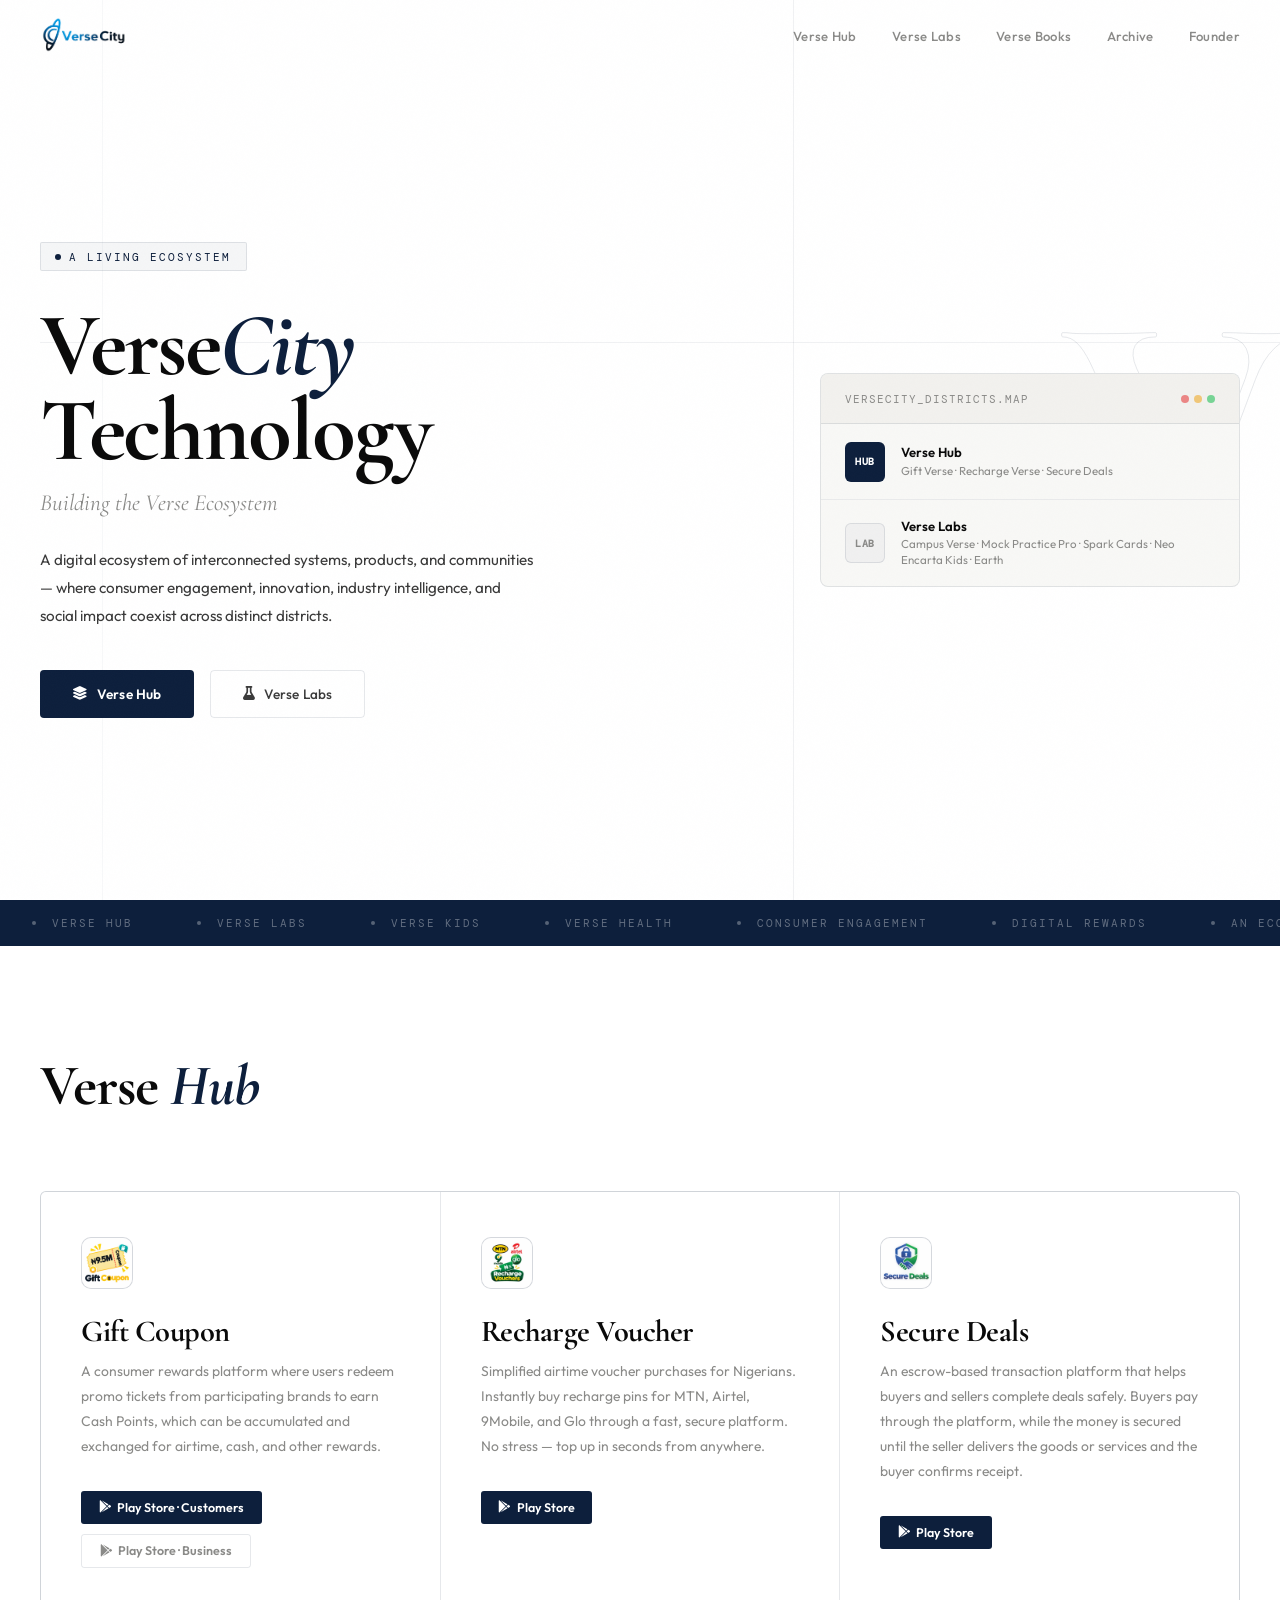
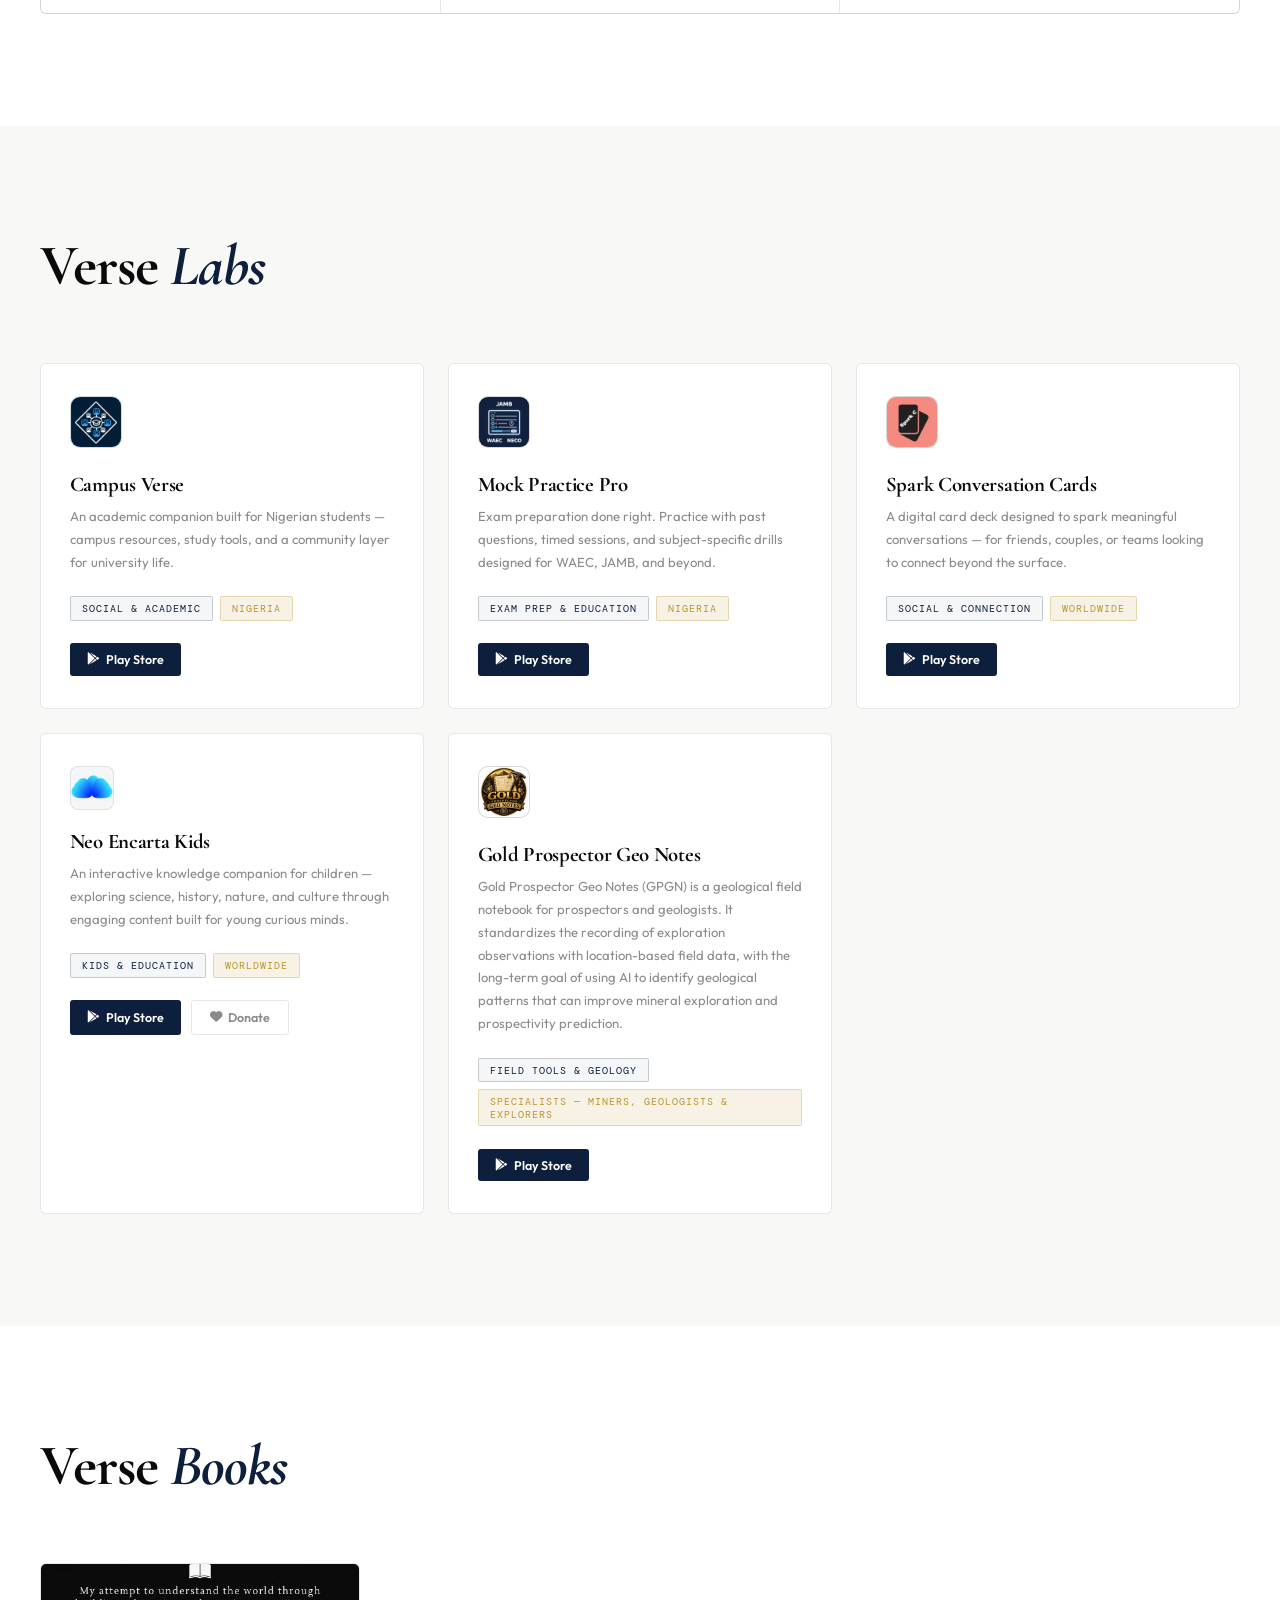
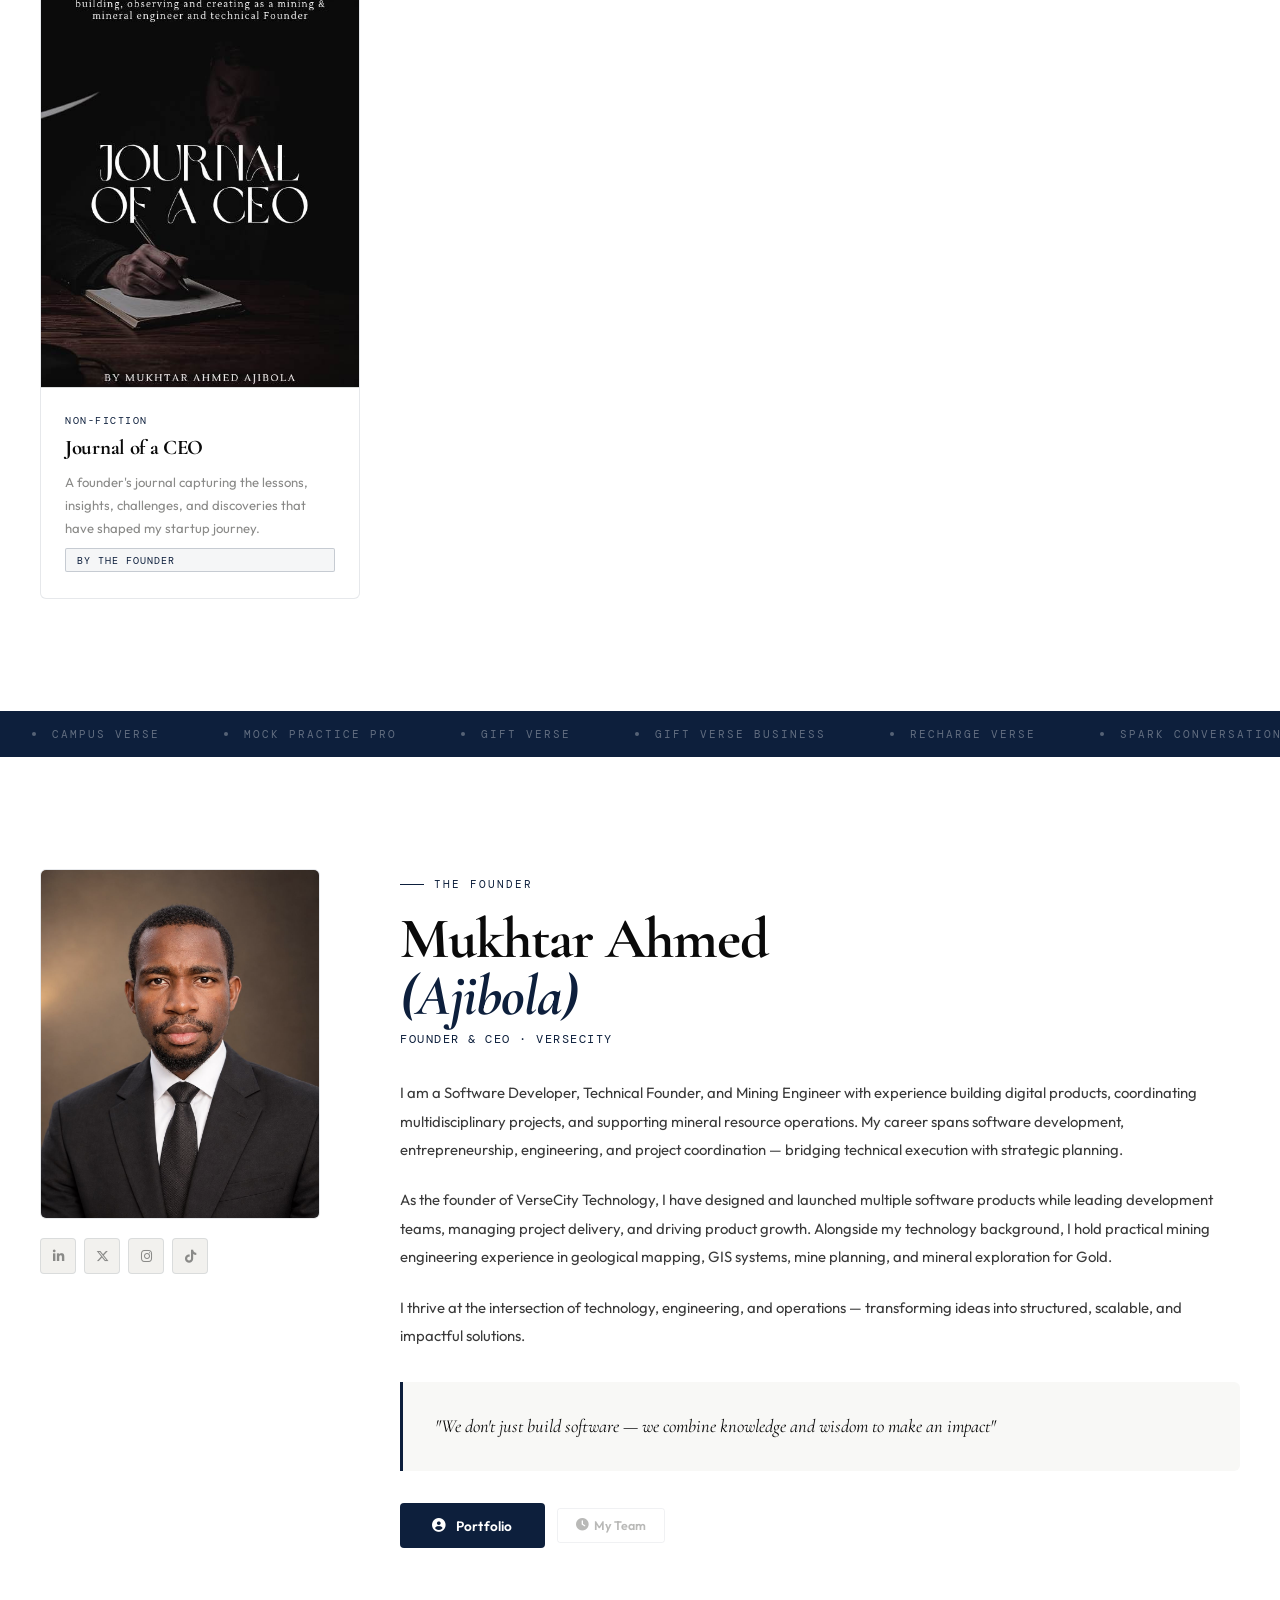
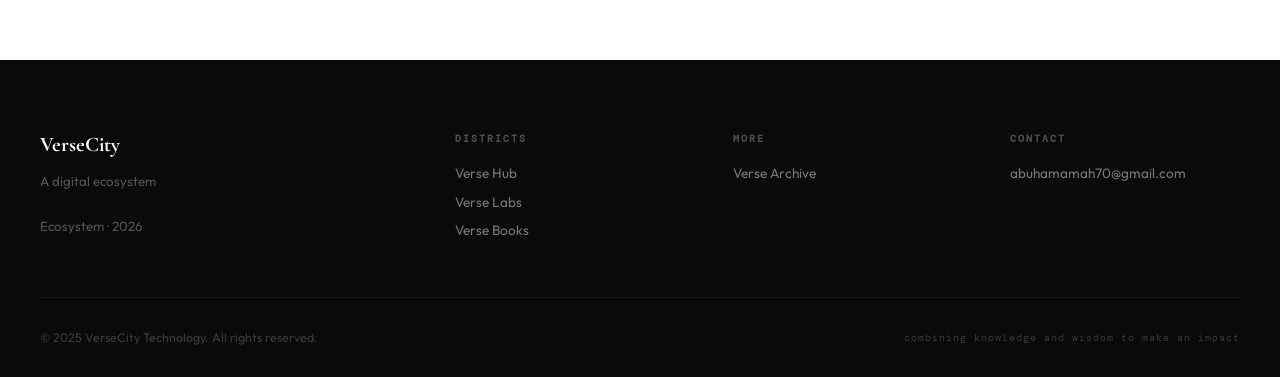
==== commit 4287eccf: "update donate for encarta" ====
--- a/index.html
+++ b/index.html
@@ -328,6 +328,9 @@
                 <div class="hub-btns">
                     <a href="https://play.google.com/store/apps/details?id=com.versecitytech.encartakids&hl=en" target="_blank" class="h-btn fill">
                         <i class="fab fa-google-play"></i> Play Store
+                    </a>
+                    <a href="projects/encarta_kids/index.html" class="h-btn line">
+                        <i class="fas fa-heart"></i> Donate
                     </a>
                 </div>
             </div>
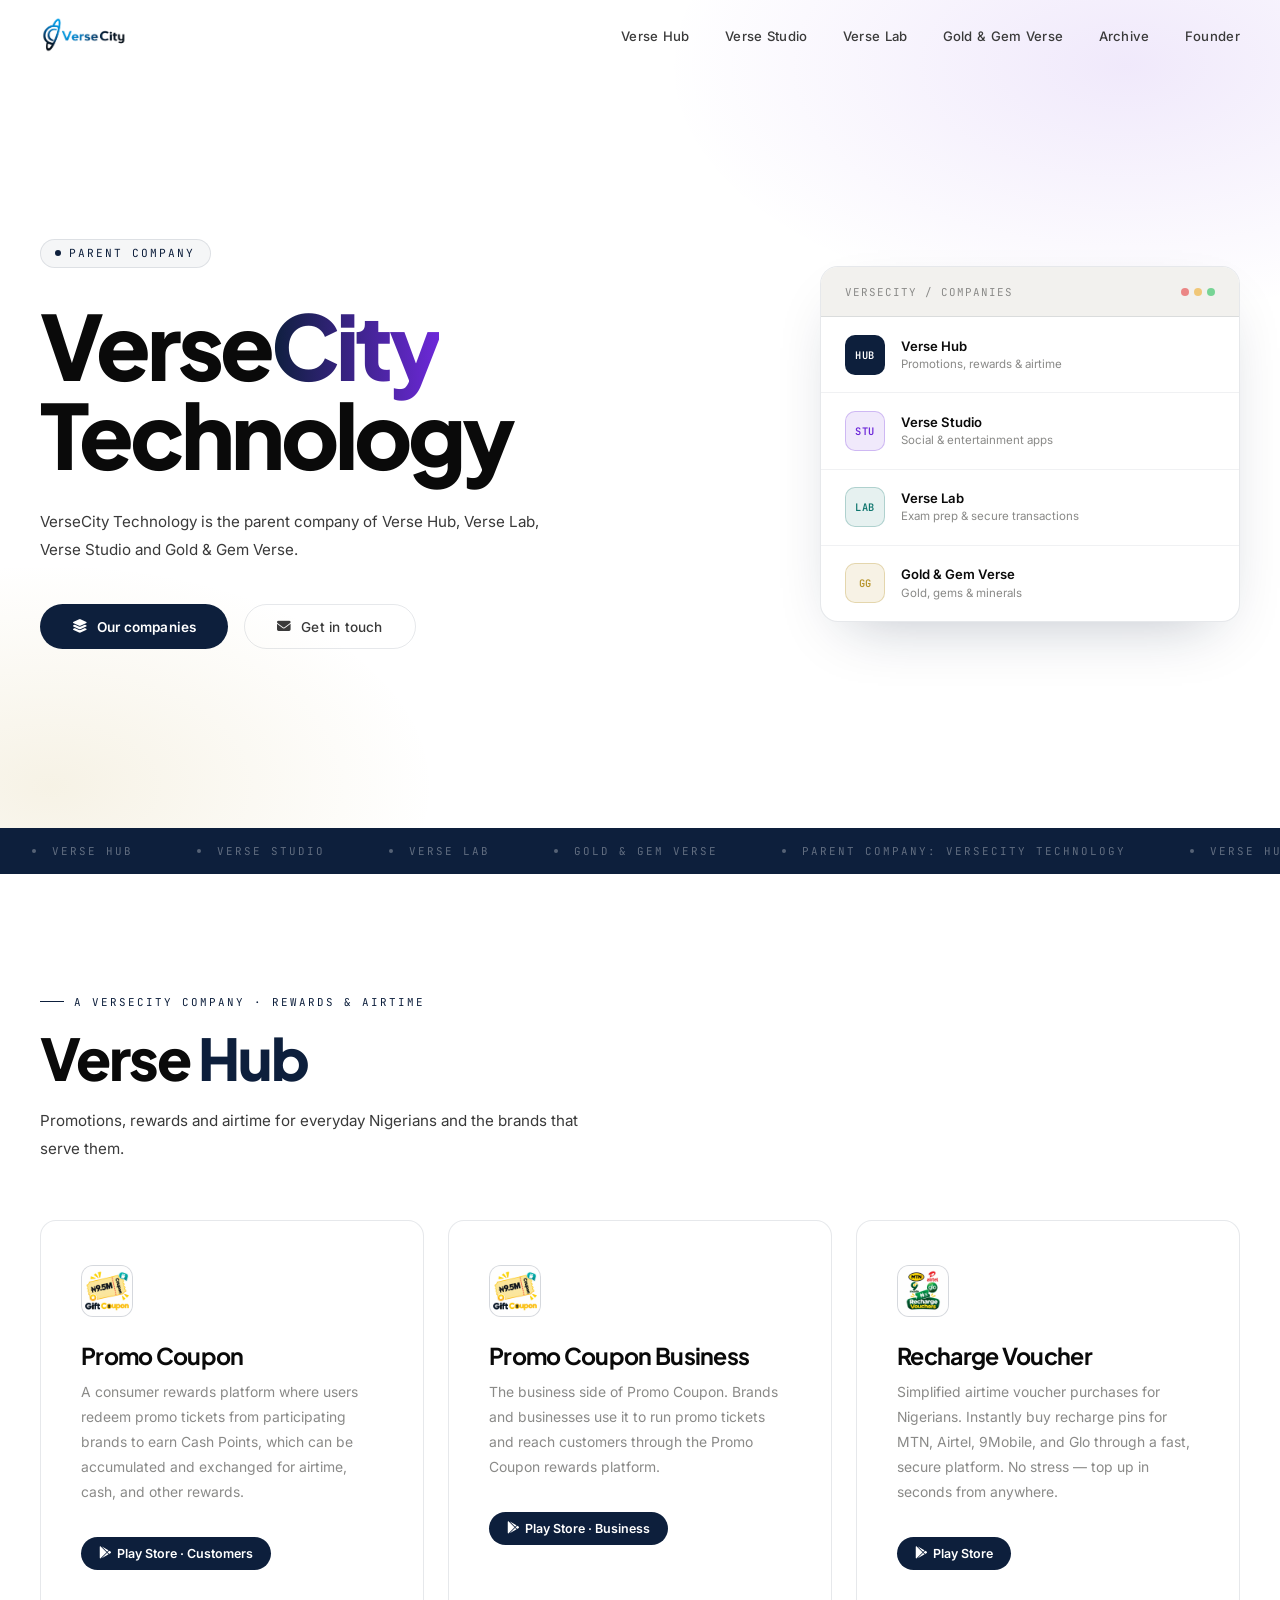
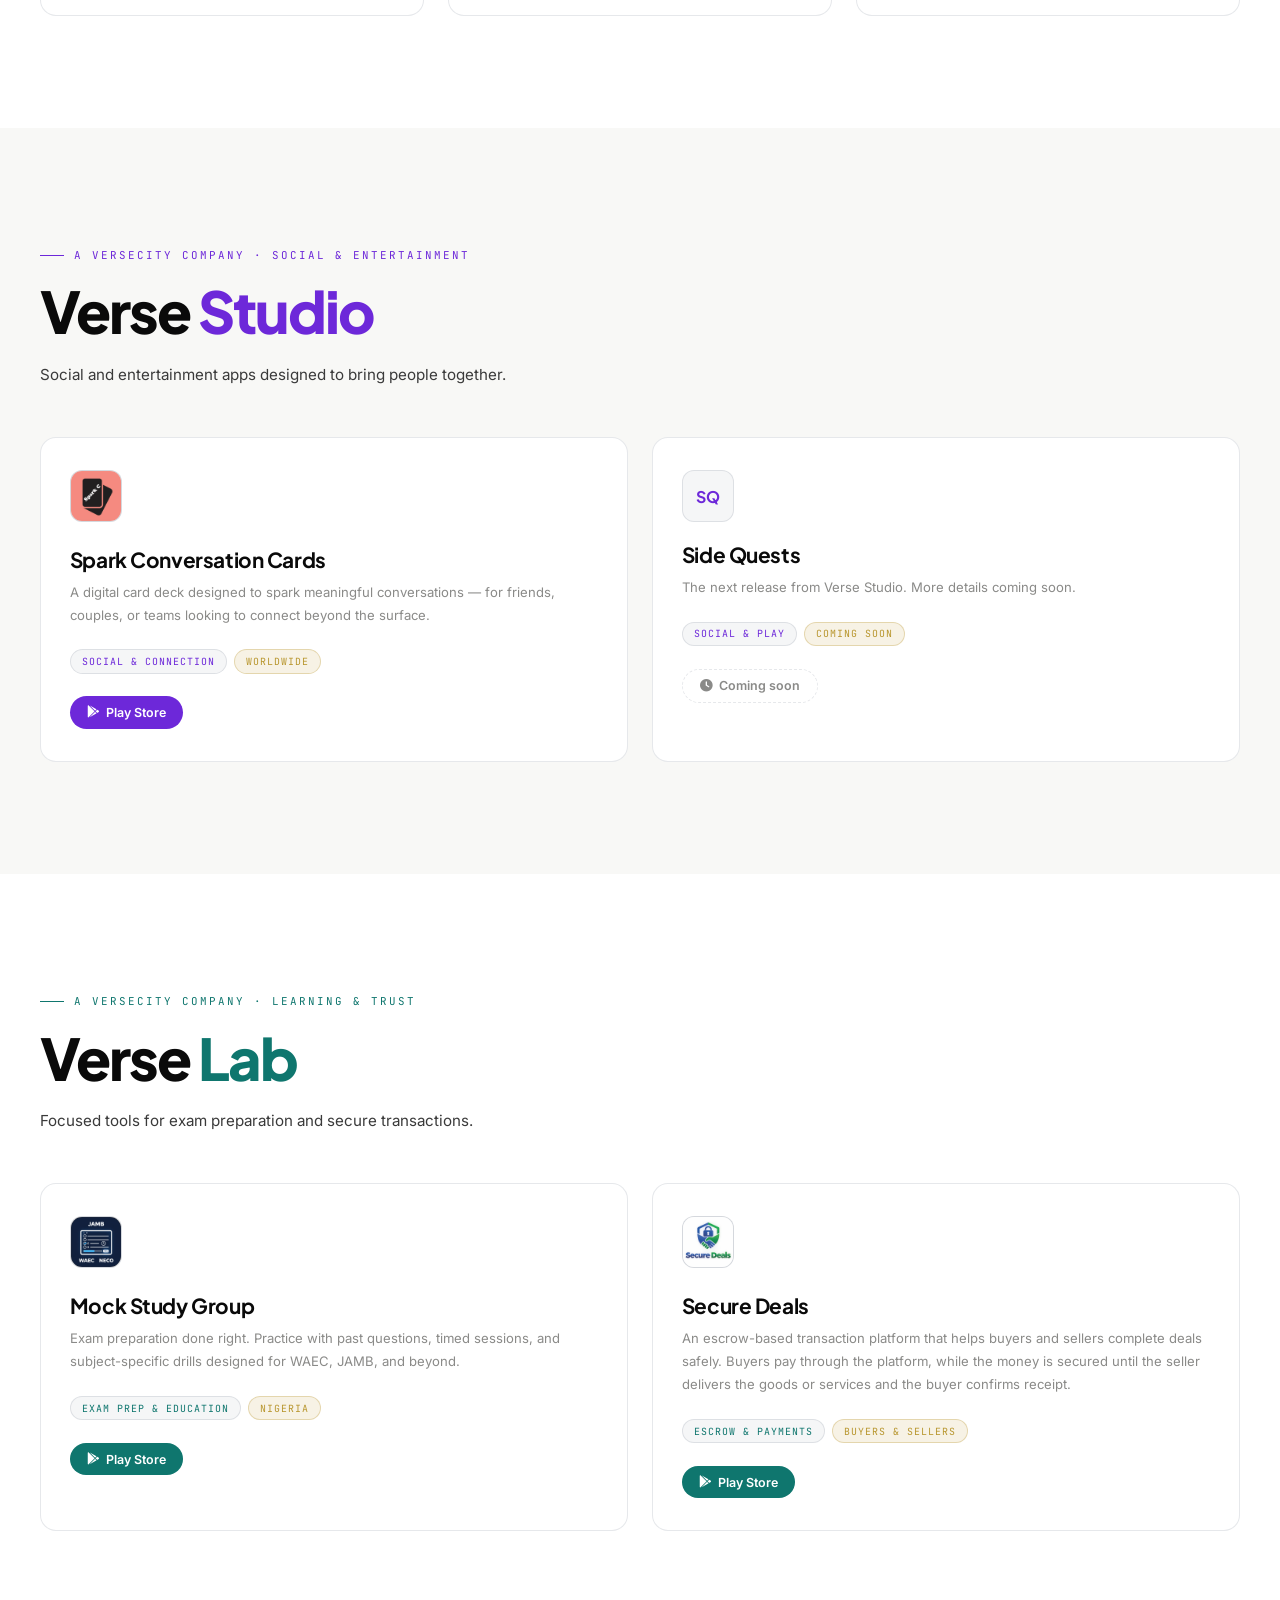
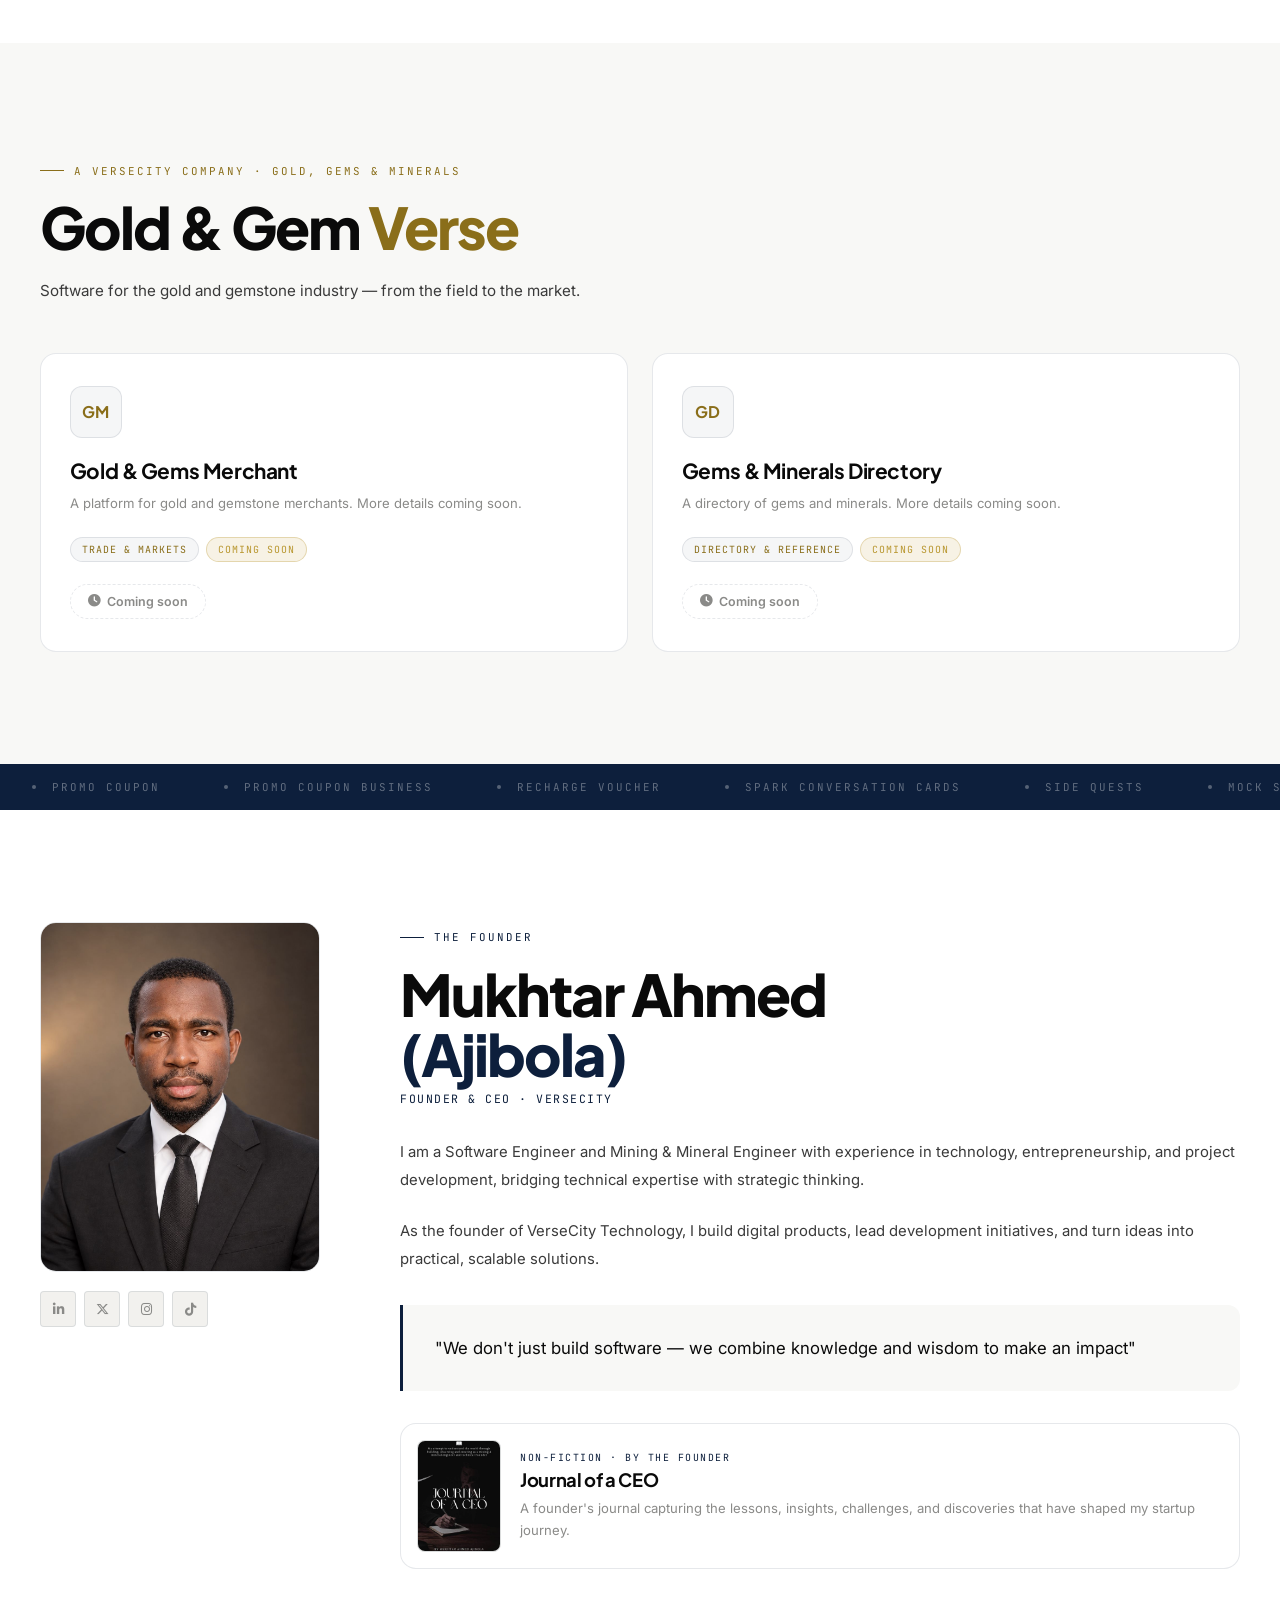
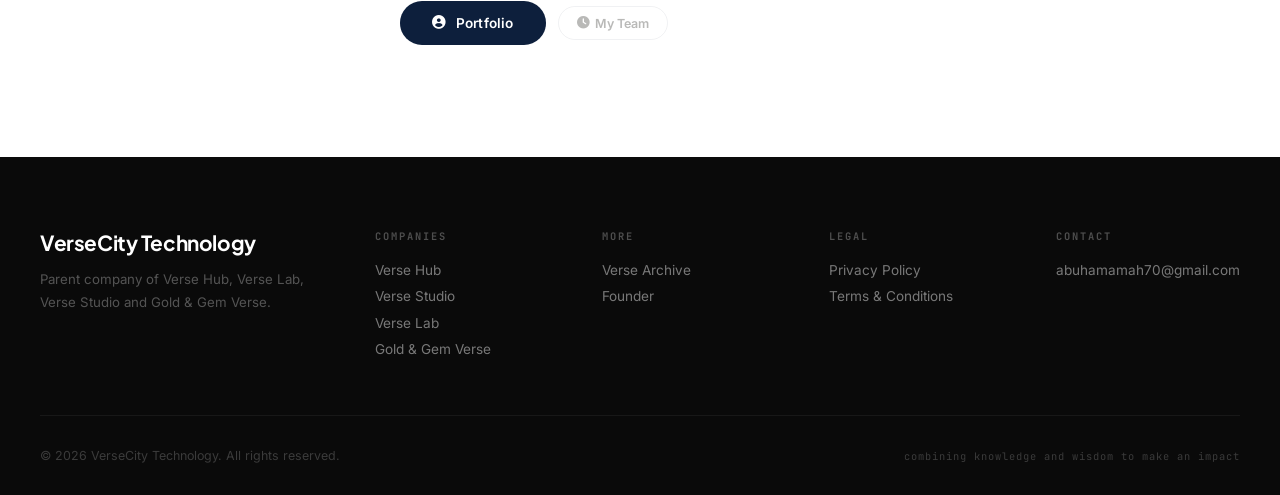
==== commit 3acc8ad0: "Update VerseCity website" ====
--- a/index.html
+++ b/index.html
@@ -2,13 +2,13 @@
 <html lang="en">
 <head>
     <meta charset="UTF-8">
-    <title>VerseCity Technology | Building the Verse Ecosystem</title>
+    <title>VerseCity Technology | Parent company of Verse Hub, Verse Lab, Verse Studio and Gold &amp; Gem Verse</title>
  
     <meta name="description"
-          content="VerseCity Technology is building the Verse Ecosystem—a growing collection of intelligent software across education, geological exploration, artificial intelligence, digital rewards and digital innovation.">
+          content="VerseCity Technology is the parent company behind Verse Hub, Verse Lab, Verse Studio and Gold &amp; Gem Verse — independent companies, each with one clear focus.">
  
     <meta name="keywords"
-          content="VerseCity, VerseCity Technology, Verse Ecosystem, Verse Hub, Verse Labs, Verse Books, Gold Prospector Geo Notes, Gift Verse, Secure Deals, Spark C, Neo Encarta Kids, Education Technology, Mining Software, Artificial Intelligence">
+          content="VerseCity, VerseCity Technology, Verse Hub, Verse Studio, Verse Lab, Gold &amp; Gem Verse, Promo Coupon, Recharge Voucher, Secure Deals, Mock Study Group, Spark Conversation Cards">
  
     <meta name="author" content="VerseCity Technology">
     <meta name="robots" content="index,follow">
@@ -22,21 +22,21 @@
     <!-- Open Graph -->
     <meta property="og:type" content="website">
     <meta property="og:site_name" content="VerseCity Technology">
-    <meta property="og:title" content="VerseCity Technology | Building the Verse Ecosystem">
+    <meta property="og:title" content="VerseCity Technology | Parent company of the Verse family">
     <meta property="og:description"
-          content="VerseCity Technology is building the Verse Ecosystem through education, AI, geological exploration and digital innovation.">
+          content="VerseCity Technology is the parent company behind Verse Hub, Verse Lab, Verse Studio and Gold &amp; Gem Verse — independent companies, each with one clear focus.">
     <meta property="og:url" content="https://verse-city-tech.vercel.app/">
     <meta property="og:image" content="https://verse-city-tech.vercel.app/images/social-preview.jpg">
  
     <!-- Twitter -->
     <meta name="twitter:card" content="summary_large_image">
-    <meta name="twitter:title" content="VerseCity Technology | Building the Verse Ecosystem">
-    <meta name="twitter:description" content="VerseCity Technology is building the Verse Ecosystem.">
+    <meta name="twitter:title" content="VerseCity Technology | Parent company of the Verse family">
+    <meta name="twitter:description" content="VerseCity Technology is the parent company behind Verse Hub, Verse Lab, Verse Studio and Gold &amp; Gem Verse — independent companies, each with one clear focus.">
     <meta name="twitter:image" content="https://verse-city-tech.vercel.app/images/social-preview.jpg">
  
     <link rel="preconnect" href="https://fonts.googleapis.com">
     <link rel="preconnect" href="https://fonts.gstatic.com" crossorigin>
-    <link href="https://fonts.googleapis.com/css2?family=Cormorant+Garamond:ital,wght@0,500;0,600;0,700;1,500;1,600;1,700&family=Outfit:wght@300;400;500;600&family=DM+Mono:wght@400;500&display=swap" rel="stylesheet">
+    <link href="https://fonts.googleapis.com/css2?family=Inter:wght@400;500;600&family=Plus+Jakarta+Sans:wght@500;600;700;800&family=JetBrains+Mono:wght@400;500&display=swap" rel="stylesheet">
     <link rel="stylesheet" href="https://cdnjs.cloudflare.com/ajax/libs/font-awesome/6.5.2/css/all.min.css">
     <link rel="stylesheet" href="styles.css">
  
@@ -47,7 +47,13 @@
       "name": "VerseCity Technology",
       "url": "https://verse-city-tech.vercel.app/",
       "logo": "https://verse-city-tech.vercel.app/images/versecity_logo.png",
-      "description": "Building the Verse Ecosystem through intelligent software across education, geological exploration, artificial intelligence, digital rewards and digital innovation.",
+      "description": "Parent company of the Verse family through intelligent software across education, geological exploration, artificial intelligence, digital rewards and digital innovation.",
+      "subOrganization": [
+        {"@type": "Organization", "name": "Verse Hub"},
+        {"@type": "Organization", "name": "Verse Studio"},
+        {"@type": "Organization", "name": "Verse Lab"},
+        {"@type": "Organization", "name": "Gold & Gem Verse"}
+      ],
       "founder": {
         "@type": "Person",
         "name": "Mukhtar Ahmed"
@@ -108,8 +114,9 @@
         </a>
         <ul class="nav-links">
             <li><a href="#hub">Verse Hub</a></li>
-            <li><a href="#labs">Verse Labs</a></li>
-            <li><a href="#books">Verse Books</a></li>
+            <li><a href="#studio">Verse Studio</a></li>
+            <li><a href="#labs">Verse Lab</a></li>
+            <li><a href="#gold">Gold &amp; Gem Verse</a></li>
             <li><a href="https://verse-city-tech.vercel.app/vault/index.html" target="_blank" rel="noopener">Archive</a></li>
             <li><a href="#founder">Founder</a></li>
         </ul>
@@ -119,36 +126,31 @@
 
 <div class="mobile-nav" id="mobileNav">
     <a href="#hub" onclick="closeMenu()">Verse Hub</a>
-    <a href="#labs" onclick="closeMenu()">Verse Labs</a>
-    <a href="#books" onclick="closeMenu()">Verse Books</a>
+    <a href="#studio" onclick="closeMenu()">Verse Studio</a>
+    <a href="#labs" onclick="closeMenu()">Verse Lab</a>
+    <a href="#gold" onclick="closeMenu()">Gold &amp; Gem Verse</a>
     <a href="https://verse-city-tech.vercel.app/vault/index.html" target="_blank" rel="noopener" onclick="closeMenu()">Archive</a>
     <a href="#founder" onclick="closeMenu()">Founder</a>
 </div>
 
 <!-- ── HERO ── -->
 <section class="hero" id="home">
-    <div class="hero-bg-line h t1"></div>
-    <div class="hero-bg-line v v1"></div>
-    <div class="hero-bg-line v v2"></div>
-    <div class="hero-deco" aria-hidden="true">V</div>
-
     <div class="hero-inner">
         <div class="hero-left">
-            <div class="hero-tag">A Living Ecosystem</div>
+            <div class="hero-tag">Parent Company</div>
             <h1>Verse<em>City</em><br>Technology</h1>
-            <p class="hero-sub">Building the Verse Ecosystem</p>
             <p class="hero-desc">
-                A digital ecosystem of interconnected systems, products, and communities — where consumer engagement, innovation, industry intelligence, and social impact coexist across distinct districts.
+                VerseCity Technology is the parent company of Verse Hub, Verse Lab, Verse Studio and Gold &amp; Gem Verse.
             </p>
             <div class="hero-ctas">
-                <a href="#hub" class="btn-navy"><i class="fas fa-layer-group"></i> Verse Hub</a>
-                <a href="#labs" class="btn-ghost"><i class="fas fa-flask"></i> Verse Labs</a>
+                <a href="#hub" class="btn-navy"><i class="fas fa-layer-group"></i> Our companies</a>
+                <a href="#contact" class="btn-ghost"><i class="fas fa-envelope"></i> Get in touch</a>
             </div>
         </div>
 
         <div class="hero-card">
             <div class="hero-card-header">
-                <span class="hero-card-title">versecity_districts.map</span>
+                <span class="hero-card-title">versecity / companies</span>
                 <div class="hero-card-dots">
                     <div class="h-dot a"></div>
                     <div class="h-dot b"></div>
@@ -159,37 +161,46 @@
                 <div class="d-badge navy">HUB</div>
                 <div>
                     <div class="d-label">Verse Hub</div>
-                    <div class="d-sub">Gift Verse · Recharge Verse · Secure Deals</div>
+                    <div class="d-sub">Promotions, rewards &amp; airtime</div>
                 </div>
             </div>
             <div class="district-row">
-                <div class="d-badge slate">LAB</div>
+                <div class="d-badge violet">STU</div>
                 <div>
-                    <div class="d-label">Verse Labs</div>
-                    <div class="d-sub">Campus Verse · Mock Practice Pro · Spark Cards · Neo Encarta Kids · Earth</div>
+                    <div class="d-label">Verse Studio</div>
+                    <div class="d-sub">Social &amp; entertainment apps</div>
+                </div>
+            </div>
+            <div class="district-row">
+                <div class="d-badge teal">LAB</div>
+                <div>
+                    <div class="d-label">Verse Lab</div>
+                    <div class="d-sub">Exam prep &amp; secure transactions</div>
+                </div>
+            </div>
+            <div class="district-row">
+                <div class="d-badge gold">GG</div>
+                <div>
+                    <div class="d-label">Gold &amp; Gem Verse</div>
+                    <div class="d-sub">Gold, gems &amp; minerals</div>
                 </div>
             </div>
         </div>
     </div>
 </section>
 
-<!-- ── STRIP ── -->
 <div class="strip">
     <div class="strip-track">
         <span class="strip-item"><span class="s-dot"></span>Verse Hub</span>
-        <span class="strip-item"><span class="s-dot"></span>Verse Labs</span>
-        <span class="strip-item"><span class="s-dot"></span>Verse Kids</span>
-        <span class="strip-item"><span class="s-dot"></span>Verse Health</span>
-        <span class="strip-item"><span class="s-dot"></span>Consumer Engagement</span>
-        <span class="strip-item"><span class="s-dot"></span>Digital Rewards</span>
-        <span class="strip-item"><span class="s-dot"></span>An Ecosystem</span>
+        <span class="strip-item"><span class="s-dot"></span>Verse Studio</span>
+        <span class="strip-item"><span class="s-dot"></span>Verse Lab</span>
+        <span class="strip-item"><span class="s-dot"></span>Gold &amp; Gem Verse</span>
+        <span class="strip-item"><span class="s-dot"></span>Parent company: VerseCity Technology</span>
         <span class="strip-item"><span class="s-dot"></span>Verse Hub</span>
-        <span class="strip-item"><span class="s-dot"></span>Verse Labs</span>
-        <span class="strip-item"><span class="s-dot"></span>Verse Kids</span>
-        <span class="strip-item"><span class="s-dot"></span>Verse Health</span>
-        <span class="strip-item"><span class="s-dot"></span>Consumer Engagement</span>
-        <span class="strip-item"><span class="s-dot"></span>Digital Rewards</span>
-        <span class="strip-item"><span class="s-dot"></span>An Ecosystem</span>
+        <span class="strip-item"><span class="s-dot"></span>Verse Studio</span>
+        <span class="strip-item"><span class="s-dot"></span>Verse Lab</span>
+        <span class="strip-item"><span class="s-dot"></span>Gold &amp; Gem Verse</span>
+        <span class="strip-item"><span class="s-dot"></span>Parent company: VerseCity Technology</span>
     </div>
 </div>
 
@@ -198,110 +209,71 @@
     <div class="section-inner">
         <div class="district-header reveal">
             <div>
+                <div class="section-eyebrow">A VerseCity company · Rewards &amp; airtime</div>
                 <h2 class="section-h2">Verse <em>Hub</em></h2>
-                <p class="section-lead"></p>
+                <p class="section-lead">Promotions, rewards and airtime for everyday Nigerians and the brands that serve them.</p>
             </div>
         </div>
         <div class="hub-grid reveal">
-           <div class="hub-card">
-    <div class="hub-logo">
-        <img src="images/gift_verse_logo.jpg" alt="Gift Verse"
-             onerror="this.parentElement.innerHTML='GV'">
-    </div>
-    <h3>Gift Coupon</h3>
-    <p>A consumer rewards platform where users redeem promo tickets from participating brands to earn Cash Points, which can be accumulated and exchanged for airtime, cash, and other rewards.</p>
-    <div class="hub-btns">
-        <a href="https://play.google.com/store/apps/details?id=com.versecitytech.giftverse" target="_blank" class="h-btn fill">
-            <i class="fab fa-google-play"></i> Play Store · Customers
-        </a>
-        <a href="https://play.google.com/store/apps/details?id=com.versecitytech.giftversebusiness" target="_blank" class="h-btn line">
-            <i class="fab fa-google-play"></i> Play Store · Business
-        </a>
-    </div>
-</div>
-
             <div class="hub-card">
                 <div class="hub-logo">
-                    <img src="images/recharge_ng.jpg" alt="Recharge Verse"
-                         onerror="this.parentElement.innerHTML='RV'">
+                    <img src="images/gift_verse_logo.jpg" alt="Promo Coupon"
+                     onerror="this.parentElement.innerHTML='PC'">
+                </div>
+                <h3>Promo Coupon</h3>
+                <p>A consumer rewards platform where users redeem promo tickets from participating brands to earn Cash Points, which can be accumulated and exchanged for airtime, cash, and other rewards.</p>
+                <div class="hub-btns">
+                    <a href="https://play.google.com/store/apps/details?id=com.versecitytech.giftverse" target="_blank" rel="noopener" class="h-btn fill">
+                        <i class="fab fa-google-play"></i> Play Store · Customers
+                    </a>
+                </div>
+            </div>
+            <div class="hub-card">
+                <div class="hub-logo">
+                    <img src="images/gift_verse_logo.jpg" alt="Promo Coupon Business"
+                     onerror="this.parentElement.innerHTML='PB'">
+                </div>
+                <h3>Promo Coupon Business</h3>
+                <p>The business side of Promo Coupon. Brands and businesses use it to run promo tickets and reach customers through the Promo Coupon rewards platform.</p>
+                <div class="hub-btns">
+                    <a href="https://play.google.com/store/apps/details?id=com.versecitytech.giftversebusiness" target="_blank" rel="noopener" class="h-btn fill">
+                        <i class="fab fa-google-play"></i> Play Store · Business
+                    </a>
+                </div>
+            </div>
+            <div class="hub-card">
+                <div class="hub-logo">
+                    <img src="images/recharge_ng.jpg" alt="Recharge Voucher"
+                     onerror="this.parentElement.innerHTML='RV'">
                 </div>
                 <h3>Recharge Voucher</h3>
                 <p>Simplified airtime voucher purchases for Nigerians. Instantly buy recharge pins for MTN, Airtel, 9Mobile, and Glo through a fast, secure platform. No stress — top up in seconds from anywhere.</p>
                 <div class="hub-btns">
-                    <a href="https://play.google.com/store/apps/details?id=com.versecitytech.mtnairtelrechargecards" target="_blank" class="h-btn fill">
+                    <a href="https://play.google.com/store/apps/details?id=com.versecitytech.mtnairtelrechargecards" target="_blank" rel="noopener" class="h-btn fill">
                         <i class="fab fa-google-play"></i> Play Store
                     </a>
-                   
-                </div>
-            </div>
-
-            <div class="hub-card">
-                <div class="hub-logo">
-                    <img src="images/secure_deals.png" alt="Secure Deals"
-                         onerror="this.parentElement.innerHTML='SD'">
-                </div>
-                <h3>Secure Deals</h3>
-                <p>An escrow-based transaction platform that helps buyers and sellers complete deals safely. Buyers pay through the platform, while the money is secured until the seller delivers the goods or services and the buyer confirms receipt. </p>
-                <div class="hub-btns">
-                    <a href="https://play.google.com/store/apps/details?id=com.versecitytech.versestore" target="_blank" class="h-btn fill">
-                        <i class="fab fa-google-play"></i> Play Store
-                    </a>
-                </div>
-            </div>
-
+                </div>
+            </div>
         </div>
     </div>
 </section>
 
-<!-- ── VERSE LABS ── -->
-<section class="section-wrap alt" id="labs">
+<!-- ── VERSE STUDIO ── -->
+<section class="section-wrap alt" id="studio">
     <div class="section-inner">
         <div class="district-header reveal">
             <div>
-                <h2 class="section-h2">Verse <em>Labs</em></h2>
-                <p class="section-lead"></p>
-            </div>
-        </div>
-
-        <div class="app-grid reveal">
+                <div class="section-eyebrow">A VerseCity company · Social &amp; entertainment</div>
+                <h2 class="section-h2">Verse <em>Studio</em></h2>
+                <p class="section-lead">Social and entertainment apps designed to bring people together.</p>
+            </div>
+        </div>
+        <div class="app-grid two reveal">
             <div class="app-card">
                 <div class="hub-logo">
-                <img src="images/campus_logo .jpg" alt="Campus Verse"
-                     onerror="this.parentElement.innerHTML='CV'">
-            </div>
-                <h4>Campus Verse</h4>
-                <p>An academic companion built for Nigerian students — campus resources, study tools, and a community layer for university life.</p>
-                <div class="card-tags">
-                    <span class="app-tag navy">Social &amp; Academic</span>
-                    <span class="app-tag gold">Nigeria</span>
-                </div>
-                <div class="hub-btns">
-                    <a href="https://play.google.com/store/apps/details?id=com.versecitytech.campusverse&hl=en" target="_blank" class="h-btn fill">
-                        <i class="fab fa-google-play"></i> Play Store
-                    </a>
-                </div>
-            </div>
-            <div class="app-card">
-                <div class="hub-logo">
-                <img src="images/mock_exams_logo.jpg" alt="Mock Practice Pro"
-                     onerror="this.parentElement.innerHTML='ME'">
-            </div>                    <h4>Mock Practice Pro</h4>
-                <p>Exam preparation done right. Practice with past questions, timed sessions, and subject-specific drills designed for WAEC, JAMB, and beyond.</p>
-                <div class="card-tags">
-                    <span class="app-tag navy">Exam Prep &amp; Education</span>
-                    <span class="app-tag gold">Nigeria</span>
-                </div>
-                <div class="hub-btns">
-                    <a href="https://play.google.com/store/apps/details?id=com.versecitytech.mockexamsverse&hl=en" target="_blank" class="h-btn fill">
-                        <i class="fab fa-google-play"></i> Play Store
-                    </a>
-                </div>
-            </div>
-            <div class="app-card">
-                <div class="hub-logo">
-                <img src="images/spark_conversation_card.jpg" alt="Spark Conversation"
+                    <img src="images/spark_conversation_card.jpg" alt="Spark Conversation Cards"
                      onerror="this.parentElement.innerHTML='SC'">
-            </div>
+                </div>
                 <h4>Spark Conversation Cards</h4>
                 <p>A digital card deck designed to spark meaningful conversations — for friends, couples, or teams looking to connect beyond the surface.</p>
                 <div class="card-tags">
@@ -309,102 +281,140 @@
                     <span class="app-tag gold">Worldwide</span>
                 </div>
                 <div class="hub-btns">
-                    <a href="https://play.google.com/store/apps/details?id=com.versecitytech.conversationcard&hl=en" target="_blank" class="h-btn fill">
+                    <a href="https://play.google.com/store/apps/details?id=com.versecitytech.conversationcard&hl=en" target="_blank" rel="noopener" class="h-btn fill">
                         <i class="fab fa-google-play"></i> Play Store
                     </a>
                 </div>
             </div>
             <div class="app-card">
                 <div class="app-icon">
-                    <img src="images/encarta_logo.png" alt="Neo Encarta Kids"
-                         onerror="this.parentElement.innerHTML='NE'">
-                </div>
-                <h4>Neo Encarta Kids</h4>
-                <p>An interactive knowledge companion for children — exploring science, history, nature, and culture through engaging content built for young curious minds.</p>
+                    SQ
+                </div>
+                <h4>Side Quests</h4>
+                <p>The next release from Verse Studio. More details coming soon.</p>
                 <div class="card-tags">
-                    <span class="app-tag navy">Kids &amp; Education</span>
-                    <span class="app-tag gold">Worldwide</span>
-                </div>
-                <div class="hub-btns">
-                    <a href="https://play.google.com/store/apps/details?id=com.versecitytech.encartakids&hl=en" target="_blank" class="h-btn fill">
-                        <i class="fab fa-google-play"></i> Play Store
-                    </a>
-                    <a href="projects/encarta_kids/index.html" class="h-btn line">
-                        <i class="fas fa-heart"></i> Donate
-                    </a>
-                </div>
-            </div>
-            <div class="app-card">
-                <div class="hub-logo">
-                    <img src="images/gold_prospector_geo_notes_logo.jpg" alt="Gold Prospector Geo Notes"
-                         onerror="this.parentElement.innerHTML='GP'">
-                </div>
-                <h4>Gold Prospector Geo Notes</h4>
-                <p>Gold Prospector Geo Notes (GPGN) is a geological field notebook for prospectors and geologists. It standardizes the recording of exploration observations with location-based field data, with the long-term goal of using AI to identify geological patterns that can improve mineral exploration and prospectivity prediction.</p>
-                <div class="card-tags">
-                    <span class="app-tag navy">Field Tools &amp; Geology</span>
-                    <span class="app-tag gold">Specialists — Miners, Geologists &amp; Explorers</span>
-                </div>
-                <div class="hub-btns">
-                    <a href="https://play.google.com/store/apps/details?id=com.versecitytech.prosepctorgeologbook&pcampaignid=web_share" target="_blank" class="h-btn fill">
-                        <i class="fab fa-google-play"></i> Play Store
-                    </a>
+                    <span class="app-tag navy">Social &amp; Play</span>
+                    <span class="app-tag gold">Coming soon</span>
+                </div>
+                <div class="hub-btns">
+                    <span class="h-btn soon"><i class="fas fa-clock"></i> Coming soon</span>
                 </div>
             </div>
         </div>
     </div>
 </section>
 
-
-<!-- ── VERSE BOOKS ── -->
-<section class="section-wrap" id="books">
+<!-- ── VERSE LAB ── -->
+<section class="section-wrap" id="labs">
     <div class="section-inner">
         <div class="district-header reveal">
             <div>
-                <h2 class="section-h2">Verse <em>Books</em></h2>
-                <p class="section-lead"></p>
-            </div>
-        </div>
-        <div class="books-grid reveal" style="grid-template-columns:1fr;max-width:320px;">
-            <a href="https://choosenalpha.substack.com/" target="_blank" class="book-card" style="text-decoration:none;">
-                <div class="book-cover">
-                    <img src="images/journal_of_a_ceo.jpg" alt="Journal of a CEO"
-                         onerror="this.parentElement.innerHTML='<div class=\'book-cover-fallback\'>Journal of a CEO</div>'">
-                </div>
-                <div class="book-info">
-                    <div class="book-label">Non-Fiction</div>
-                    <h4>Journal of a CEO</h4>
-                    <p>A founder's journal capturing the lessons, insights, challenges, and discoveries that have shaped my startup journey.</p>
-                    <span class="app-tag navy">By the Founder</span>
-                </div>
-            </a>
+                <div class="section-eyebrow">A VerseCity company · Learning &amp; trust</div>
+                <h2 class="section-h2">Verse <em>Lab</em></h2>
+                <p class="section-lead">Focused tools for exam preparation and secure transactions.</p>
+            </div>
+        </div>
+        <div class="app-grid two reveal">
+            <div class="app-card">
+                <div class="hub-logo">
+                    <img src="images/mock_exams_logo.jpg" alt="Mock Study Group"
+                     onerror="this.parentElement.innerHTML='MS'">
+                </div>
+                <h4>Mock Study Group</h4>
+                <p>Exam preparation done right. Practice with past questions, timed sessions, and subject-specific drills designed for WAEC, JAMB, and beyond.</p>
+                <div class="card-tags">
+                    <span class="app-tag navy">Exam Prep &amp; Education</span>
+                    <span class="app-tag gold">Nigeria</span>
+                </div>
+                <div class="hub-btns">
+                    <a href="https://play.google.com/store/apps/details?id=com.versecitytech.mockexamsverse&hl=en" target="_blank" rel="noopener" class="h-btn fill">
+                        <i class="fab fa-google-play"></i> Play Store
+                    </a>
+                </div>
+            </div>
+            <div class="app-card">
+                <div class="hub-logo">
+                    <img src="images/secure_deals.png" alt="Secure Deals"
+                     onerror="this.parentElement.innerHTML='SD'">
+                </div>
+                <h4>Secure Deals</h4>
+                <p>An escrow-based transaction platform that helps buyers and sellers complete deals safely. Buyers pay through the platform, while the money is secured until the seller delivers the goods or services and the buyer confirms receipt.</p>
+                <div class="card-tags">
+                    <span class="app-tag navy">Escrow &amp; Payments</span>
+                    <span class="app-tag gold">Buyers &amp; Sellers</span>
+                </div>
+                <div class="hub-btns">
+                    <a href="https://play.google.com/store/apps/details?id=com.versecitytech.versestore" target="_blank" rel="noopener" class="h-btn fill">
+                        <i class="fab fa-google-play"></i> Play Store
+                    </a>
+                </div>
+            </div>
         </div>
     </div>
 </section>
 
+<!-- ── GOLD &amp; GEM VERSE ── -->
+<section class="section-wrap alt" id="gold">
+    <div class="section-inner">
+        <div class="district-header reveal">
+            <div>
+                <div class="section-eyebrow">A VerseCity company · Gold, gems &amp; minerals</div>
+                <h2 class="section-h2">Gold &amp; Gem <em>Verse</em></h2>
+                <p class="section-lead">Software for the gold and gemstone industry — from the field to the market.</p>
+            </div>
+        </div>
+        <div class="app-grid two reveal">
+            <div class="app-card">
+                <div class="app-icon">
+                    GM
+                </div>
+                <h4>Gold &amp; Gems Merchant</h4>
+                <p>A platform for gold and gemstone merchants. More details coming soon.</p>
+                <div class="card-tags">
+                    <span class="app-tag navy">Trade &amp; Markets</span>
+                    <span class="app-tag gold">Coming soon</span>
+                </div>
+                <div class="hub-btns">
+                    <span class="h-btn soon"><i class="fas fa-clock"></i> Coming soon</span>
+                </div>
+            </div>
+            <div class="app-card">
+                <div class="app-icon">
+                    GD
+                </div>
+                <h4>Gems &amp; Minerals Directory</h4>
+                <p>A directory of gems and minerals. More details coming soon.</p>
+                <div class="card-tags">
+                    <span class="app-tag navy">Directory &amp; Reference</span>
+                    <span class="app-tag gold">Coming soon</span>
+                </div>
+                <div class="hub-btns">
+                    <span class="h-btn soon"><i class="fas fa-clock"></i> Coming soon</span>
+                </div>
+            </div>
+        </div>
+    </div>
+</section>
 
 <!-- ── STRIP ── -->
 <div class="strip">
     <div class="strip-track">
-        <span class="strip-item"><span class="s-dot"></span>Campus Verse</span>
-        <span class="strip-item"><span class="s-dot"></span>Mock Practice Pro</span>
-        <span class="strip-item"><span class="s-dot"></span>Gift Verse</span>
-        <span class="strip-item"><span class="s-dot"></span>Gift Verse Business</span>
-        <span class="strip-item"><span class="s-dot"></span>Recharge Verse</span>
+        <span class="strip-item"><span class="s-dot"></span>Promo Coupon</span>
+        <span class="strip-item"><span class="s-dot"></span>Promo Coupon Business</span>
+        <span class="strip-item"><span class="s-dot"></span>Recharge Voucher</span>
         <span class="strip-item"><span class="s-dot"></span>Spark Conversation Cards</span>
-        <span class="strip-item"><span class="s-dot"></span>Neo Encarta Kids</span>
-        <span class="strip-item"><span class="s-dot"></span>Prospector Geo Notes</span>
+        <span class="strip-item"><span class="s-dot"></span>Side Quests</span>
+        <span class="strip-item"><span class="s-dot"></span>Mock Study Group</span>
+        <span class="strip-item"><span class="s-dot"></span>Secure Deals</span>
         <span class="strip-item"><span class="s-dot"></span>Journal Of A CEO</span>
-        <span class="strip-item"><span class="s-dot"></span>Campus Verse</span>
-        <span class="strip-item"><span class="s-dot"></span>Mock Practice Pro</span>
-        <span class="strip-item"><span class="s-dot"></span>Gift Verse</span>
-        <span class="strip-item"><span class="s-dot"></span>Gift Verse Business</span>
-        <span class="strip-item"><span class="s-dot"></span>Recharge Verse</span>
+        <span class="strip-item"><span class="s-dot"></span>Promo Coupon</span>
+        <span class="strip-item"><span class="s-dot"></span>Promo Coupon Business</span>
+        <span class="strip-item"><span class="s-dot"></span>Recharge Voucher</span>
         <span class="strip-item"><span class="s-dot"></span>Spark Conversation Cards</span>
-        <span class="strip-item"><span class="s-dot"></span>Neo Encarta Kids</span>
-        <span class="strip-item"><span class="s-dot"></span>Prospector Geo Notes</span>
+        <span class="strip-item"><span class="s-dot"></span>Side Quests</span>
+        <span class="strip-item"><span class="s-dot"></span>Mock Study Group</span>
+        <span class="strip-item"><span class="s-dot"></span>Secure Deals</span>
         <span class="strip-item"><span class="s-dot"></span>Journal Of A CEO</span>
-
     </div>
 </div>
 
@@ -430,19 +440,29 @@
                 <h2 class="section-h2" style="margin-bottom:0.4rem;">Mukhtar Ahmed<br><em>(Ajibola)</em></h2>
                 <div class="founder-role">Founder & CEO · VerseCity</div>
 
-                <p class="founder-bio">
-                    I am a Software Developer, Technical Founder, and Mining Engineer with experience building digital products, coordinating multidisciplinary projects, and supporting mineral resource operations. My career spans software development, entrepreneurship, engineering, and project coordination — bridging technical execution with strategic planning.
-                </p>
-                <p class="founder-bio">
-                    As the founder of VerseCity Technology, I have designed and launched multiple software products while leading development teams, managing project delivery, and driving product growth. Alongside my technology background, I hold practical mining engineering experience in geological mapping, GIS systems, mine planning, and mineral exploration for Gold.
-                </p>
-                <p class="founder-bio">
-                    I thrive at the intersection of technology, engineering, and operations — transforming ideas into structured, scalable, and impactful solutions.
-                </p>
+       
+<p class="founder-bio">
+    I am a Software Engineer and Mining & Mineral Engineer with experience in technology, entrepreneurship, and project development, bridging technical expertise with strategic thinking.
+</p>
+<p class="founder-bio">
+    As the founder of VerseCity Technology, I build digital products, lead development initiatives, and turn ideas into practical, scalable solutions.
+</p>
 
                 <div class="founder-quote">
                     <p>"We don't just build software — we combine knowledge and wisdom to make an impact"</p>
                 </div>
+
+                <a href="https://choosenalpha.substack.com/" target="_blank" rel="noopener" class="founder-book">
+                    <div class="founder-book-cover">
+                        <img src="images/journal_of_a_ceo.jpg" alt="Journal of a CEO"
+                             onerror="this.parentElement.innerHTML='JC'">
+                    </div>
+                    <div class="founder-book-info">
+                        <div class="book-label">Non-Fiction · By the Founder</div>
+                        <h4>Journal of a CEO</h4>
+                        <p>A founder's journal capturing the lessons, insights, challenges, and discoveries that have shaped my startup journey.</p>
+                    </div>
+                </a>
 
                 <!-- ── Founder CTA row ── -->
                 <div style="margin-top:2rem; display:flex; gap:0.8rem; flex-wrap:wrap; align-items:center;">
@@ -465,18 +485,25 @@
     <div class="footer-inner">
         <div class="footer-top">
             <div class="f-brand">
-                <span class="f-brand-name">VerseCity</span>
-                <p>A digital ecosystem<br><br>Ecosystem · 2026</p>
+                <span class="f-brand-name">VerseCity Technology</span>
+                <p>Parent company of Verse Hub, Verse Lab, Verse Studio and Gold &amp; Gem Verse.</p>
             </div>
             <div class="f-col">
-                <h4>Districts</h4>
+                <h4>Companies</h4>
                 <a href="#hub">Verse Hub</a>
-                <a href="#labs">Verse Labs</a>
-                <a href="#books">Verse Books</a>
+                <a href="#studio">Verse Studio</a>
+                <a href="#labs">Verse Lab</a>
+                <a href="#gold">Gold &amp; Gem Verse</a>
             </div>
             <div class="f-col">
                 <h4>More</h4>
                 <a href="https://verse-city-tech.vercel.app/vault/index.html" target="_blank" rel="noopener">Verse Archive</a>
+                <a href="#founder">Founder</a>
+            </div>
+            <div class="f-col">
+                <h4>Legal</h4>
+                <a href="privacy/privacy.html">Privacy Policy</a>
+                <a href="privacy/terms.html">Terms &amp; Conditions</a>
             </div>
             <div class="f-col">
                 <h4>Contact</h4>
@@ -484,7 +511,7 @@
             </div>
         </div>
         <div class="footer-bottom">
-            <span>© 2025 VerseCity Technology. All rights reserved.</span>
+            <span>© 2026 VerseCity Technology. All rights reserved.</span>
             <span class="footer-motto">combining knowledge and wisdom to make an impact</span>
         </div>
     </div>
--- a/styles.css
+++ b/styles.css
@@ -1,5 +1,5 @@
 /* ═══════════════════════════════════════════════
-   VERSECITY TECHNOLOGY — White Luxury / Navy
+   VERSECITY TECHNOLOGY — Modern Startup / Navy
    ═══════════════════════════════════════════════ */
 :root {
     --white:        #FFFFFF;
@@ -17,9 +17,9 @@
     --gold:         #B8962E;
     --gold-light:   rgba(184,150,46,0.12);
 
-    --font-display: 'Cormorant Garamond', serif;
-    --font-body:    'Outfit', sans-serif;
-    --font-mono:    'DM Mono', monospace;
+    --font-display: 'Plus Jakarta Sans', 'Inter', sans-serif;
+    --font-body:    'Inter', system-ui, sans-serif;
+    --font-mono:    'JetBrains Mono', monospace;
 }
 
 *, *::before, *::after { margin:0; padding:0; box-sizing:border-box; }
@@ -709,4 +709,101 @@
     footer { padding:3rem 1.5rem 1.5rem; }
     .labs-tabs { gap: 0.2rem; }
     .labs-tab-btn { margin-right: 1rem; font-size: 0.68rem; }
-}+}
+
+/* ═══════════════════════════════════════════════
+   STARTUP REFRESH — overrides (appended; originals above untouched)
+   ═══════════════════════════════════════════════ */
+:root { --accent:#0D1F3C; --accent-2:#1A3460; }
+#hub    { --accent:#0D1F3C; --accent-2:#1A3460; }
+#studio { --accent:#6D28D9; --accent-2:#5B21B6; }
+#labs   { --accent:#0F766E; --accent-2:#115E59; }
+#gold   { --accent:#8A6E1A; --accent-2:#6B5214; }
+
+body::after { display:none; }
+header.solid { background:rgba(255,255,255,0.82); }
+.nav-links a { color:var(--ink-mid); }
+
+.hero {
+    min-height:92vh;
+    background:
+        radial-gradient(60% 50% at 88% 8%, rgba(109,40,217,0.10), transparent 60%),
+        radial-gradient(50% 45% at 4% 95%, rgba(184,150,46,0.12), transparent 60%),
+        var(--white);
+}
+.hero h1 { font-weight:800; letter-spacing:-0.045em; line-height:1; }
+.hero h1 em {
+    font-style:normal;
+    background:linear-gradient(90deg,#0D1F3C,#6D28D9);
+    -webkit-background-clip:text; background-clip:text; color:transparent;
+}
+.hero-sub { font-family:var(--font-body); font-style:normal; font-weight:500; }
+.hero-tag { border-radius:999px; }
+.section-h2 { font-weight:800; letter-spacing:-0.035em; line-height:1.05; }
+.section-h2 em { font-style:normal; color:var(--accent); }
+.section-eyebrow { color:var(--accent); }
+.section-eyebrow::before { background:var(--accent); }
+
+.btn-navy, .btn-ghost, .h-btn, .nav-links .nav-cta { border-radius:999px; }
+.h-btn.fill { background:var(--accent); }
+.h-btn.fill:hover { background:var(--accent-2); }
+.h-btn.soon { border:1px dashed var(--border); color:var(--muted); cursor:default; }
+
+.hero-card { border-radius:18px; background:#fff; box-shadow:0 24px 60px -28px rgba(13,31,60,0.3); }
+.d-badge { border-radius:10px; }
+.d-badge.violet { background:rgba(109,40,217,0.1); color:#6D28D9; border:1px solid rgba(109,40,217,0.25); }
+.d-badge.teal   { background:rgba(15,118,110,0.1); color:#0F766E; border:1px solid rgba(15,118,110,0.25); }
+
+.hub-grid { gap:1.5rem; background:none; border:none; overflow:visible; }
+.hub-card, .app-card { border:1px solid var(--border); border-radius:16px; background:#fff; transition:box-shadow .3s, transform .3s; }
+.hub-card:hover, .app-card:hover { background:#fff; box-shadow:0 12px 36px rgba(13,31,60,0.09); transform:translateY(-3px); }
+.app-card::before { background:var(--accent); }
+.hub-logo, .app-icon { border-radius:12px; }
+.app-icon { width:52px; height:52px; color:var(--accent); }
+.hub-card h3 { font-size:1.45rem; letter-spacing:-0.03em; }
+.app-card h4, .book-info h4, .f-brand-name { font-weight:700; letter-spacing:-0.02em; }
+.app-tag { border-radius:999px; }
+.app-tag.navy { color:var(--accent); border-color:var(--border); }
+.card-tags { display:flex; flex-wrap:wrap; gap:0.4rem; margin-bottom:1.4rem; }
+.app-grid.two { grid-template-columns:repeat(2,1fr); }
+.book-card, .founder-img { border-radius:16px; }
+.founder-quote { border-radius:0 12px 12px 0; }
+.founder-quote p { font-family:var(--font-body); font-style:normal; font-size:1.05rem; }
+
+.footer-top { grid-template-columns:1.6fr repeat(4,1fr); }
+.footer-bottom a { color:rgba(255,255,255,0.4); text-decoration:none; }
+
+/* Legal pages */
+.legal { max-width:760px; margin:0 auto; padding:130px 1.5rem 5rem; }
+.legal h1 { font-family:var(--font-display); font-size:clamp(2rem,4vw,3rem); font-weight:800; letter-spacing:-0.035em; margin-bottom:0.5rem; }
+.legal .updated { font-family:var(--font-mono); font-size:0.72rem; color:var(--muted); letter-spacing:1px; text-transform:uppercase; margin-bottom:2.5rem; }
+.legal h2 { font-family:var(--font-display); font-size:1.25rem; font-weight:700; letter-spacing:-0.02em; margin:2.2rem 0 0.6rem; }
+.legal p, .legal li { font-size:0.95rem; line-height:1.85; color:var(--ink-mid); }
+.legal ul { padding-left:1.3rem; margin:0.5rem 0; }
+.legal a { color:var(--navy); }
+
+@media (max-width:1024px) {
+    .footer-top { grid-template-columns:1fr 1fr; gap:2rem; }
+}
+@media (max-width:768px) {
+    .app-grid.two { grid-template-columns:1fr; }
+    .footer-top { grid-template-columns:1fr; gap:2rem; }
+}
+
+/* Founder — Journal of a CEO */
+.founder-book {
+    display:flex; align-items:center; gap:1.2rem;
+    margin-top:2rem; padding:1rem;
+    border:1px solid var(--border); border-radius:16px; background:#fff;
+    text-decoration:none; transition:box-shadow .3s, transform .3s;
+}
+.founder-book:hover { box-shadow:0 12px 36px rgba(13,31,60,0.09); transform:translateY(-2px); }
+.founder-book-cover {
+    flex:0 0 84px; aspect-ratio:3/4; border-radius:8px; overflow:hidden;
+    background:var(--paper); border:1px solid var(--border);
+    display:flex; align-items:center; justify-content:center;
+    font-family:var(--font-display); font-weight:700; color:var(--navy);
+}
+.founder-book-cover img { width:100%; height:100%; object-fit:cover; display:block; }
+.founder-book-info h4 { font-family:var(--font-display); font-size:1.15rem; font-weight:700; color:var(--ink); letter-spacing:-0.02em; margin:0.2rem 0 0.4rem; }
+.founder-book-info p { font-size:0.82rem; line-height:1.7; color:var(--muted); }
